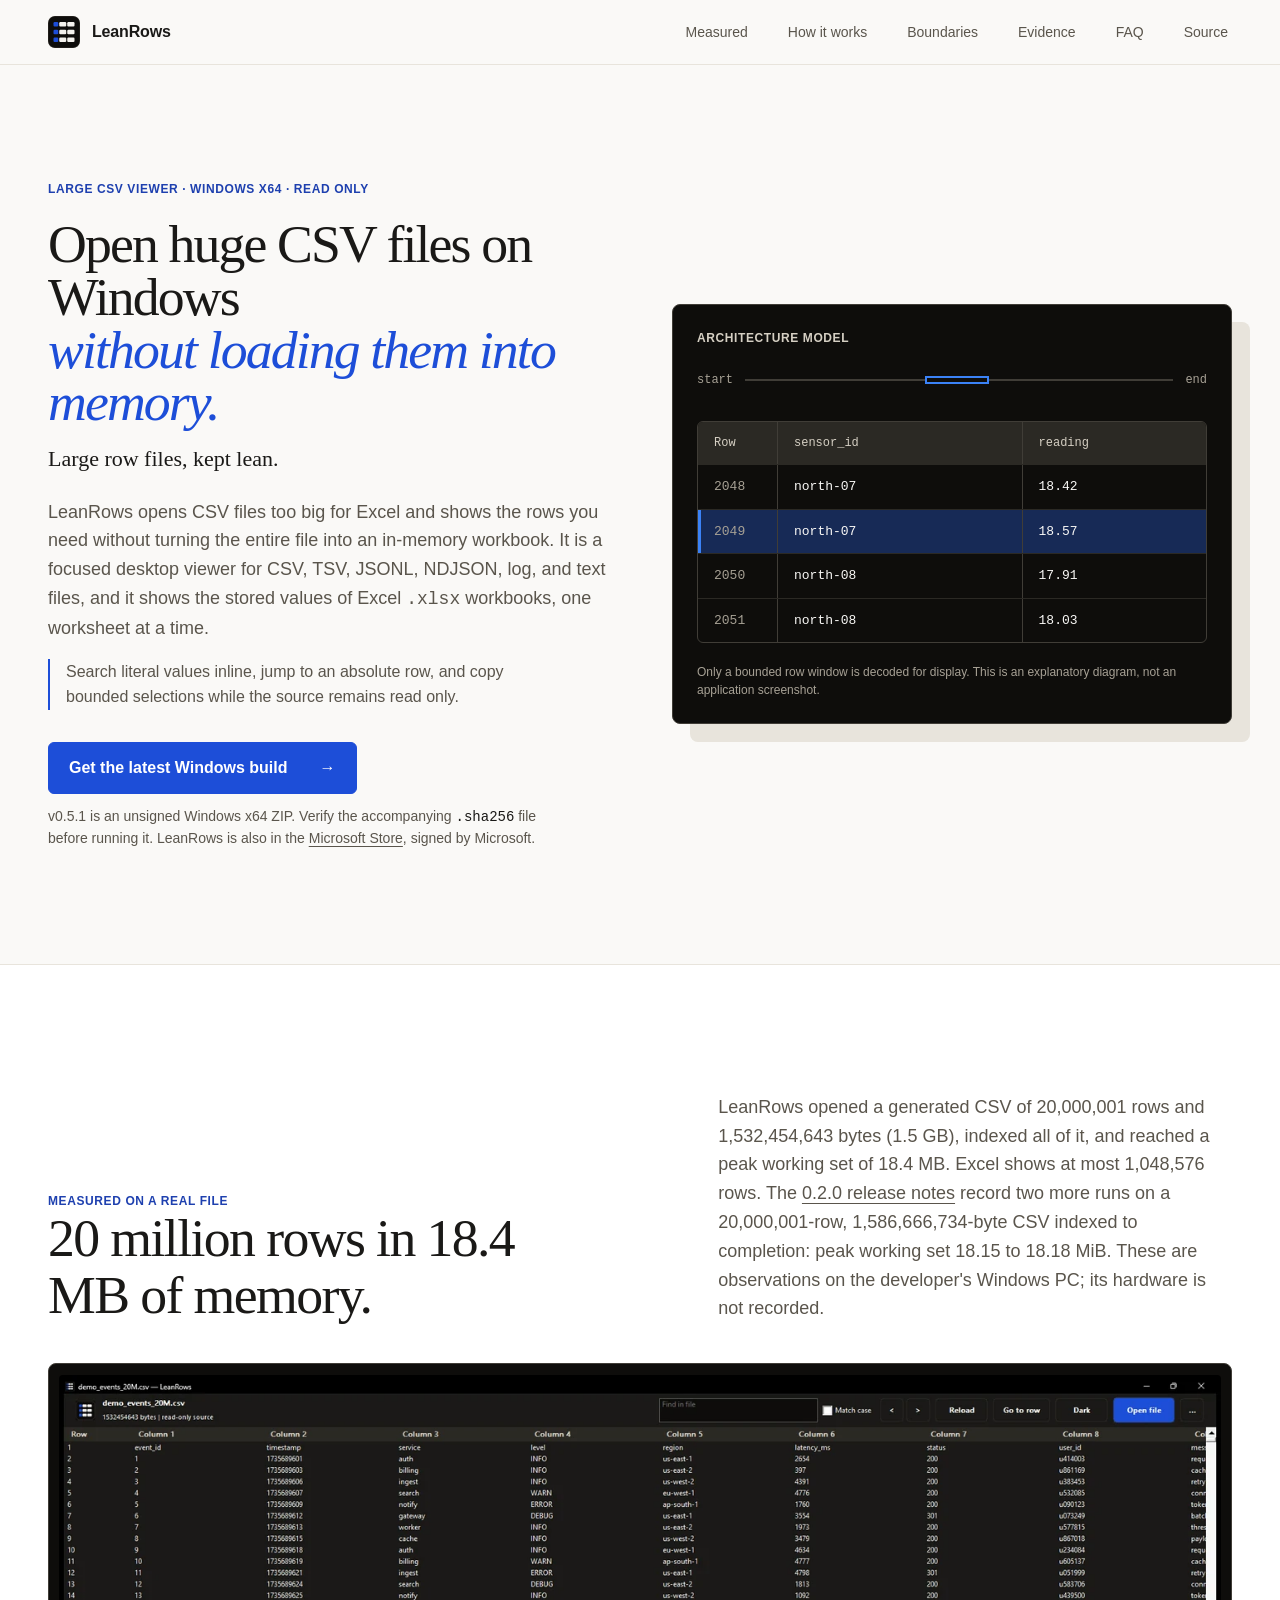
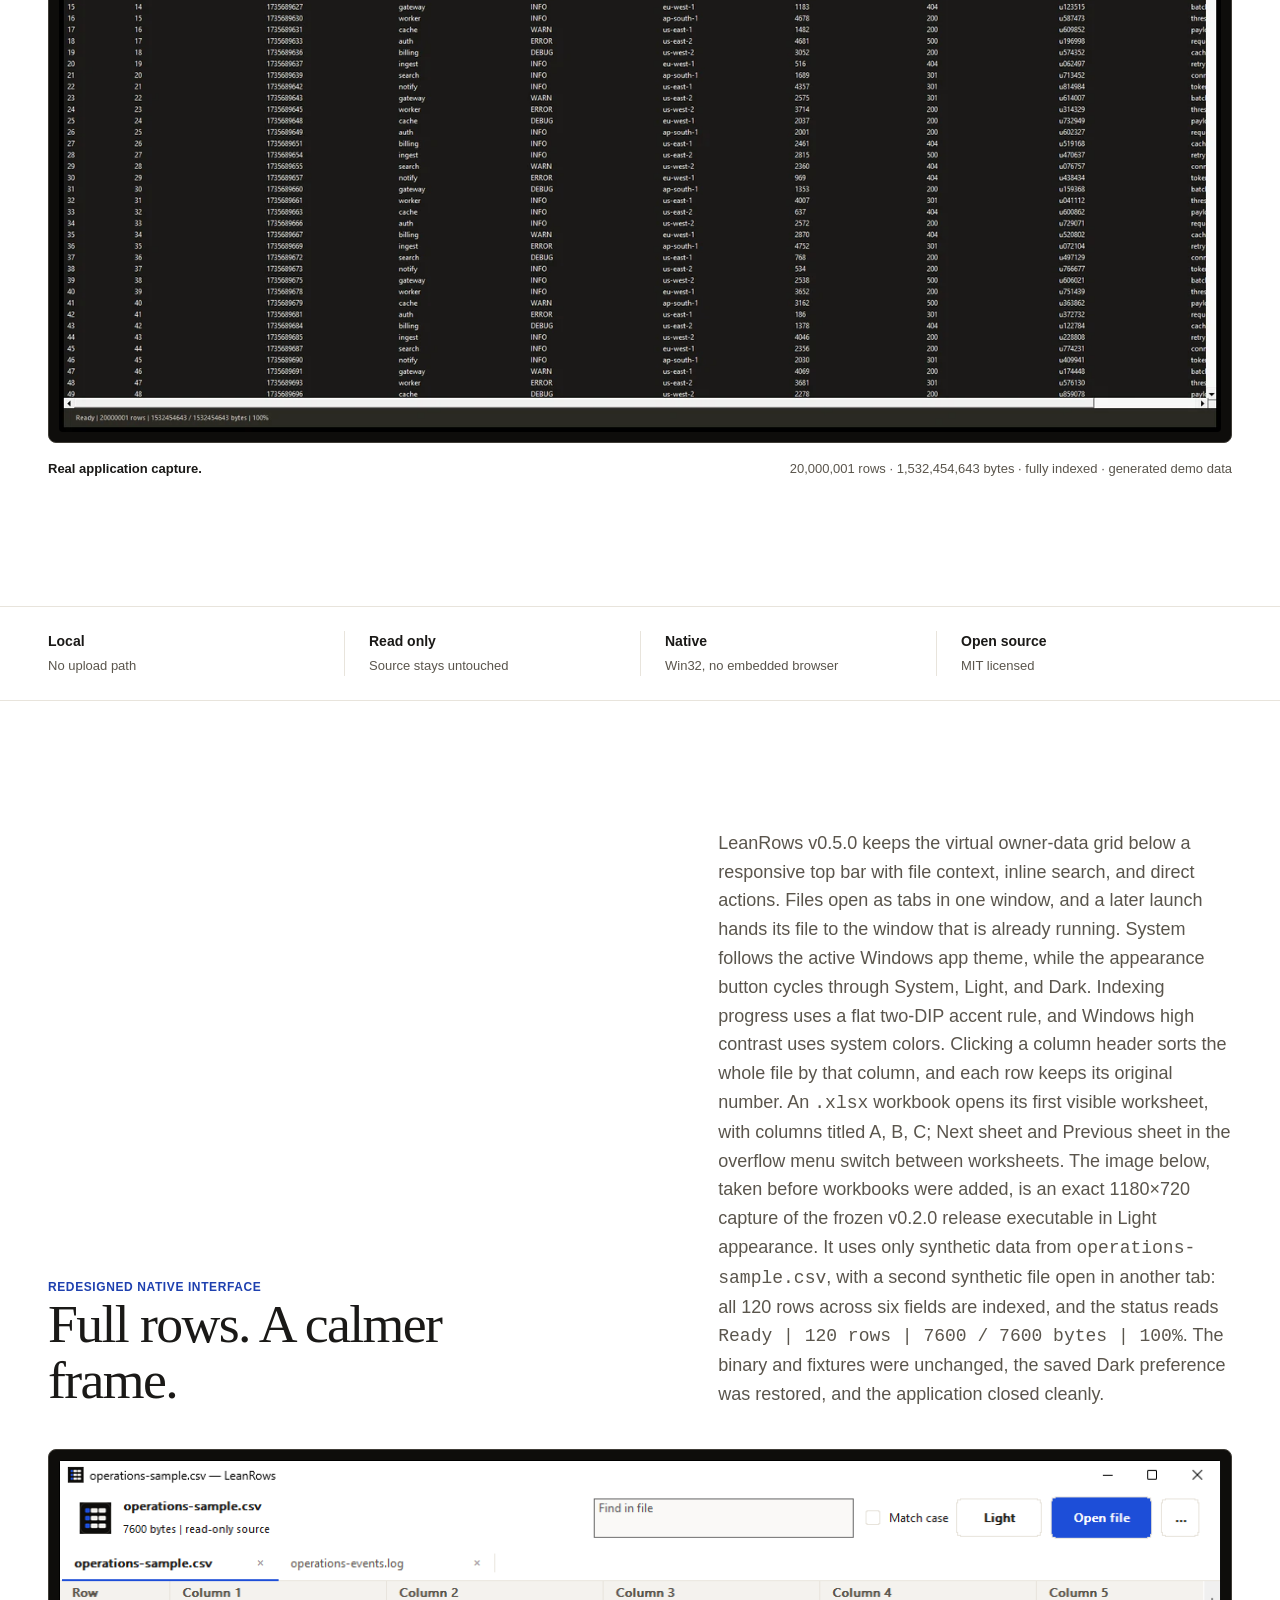
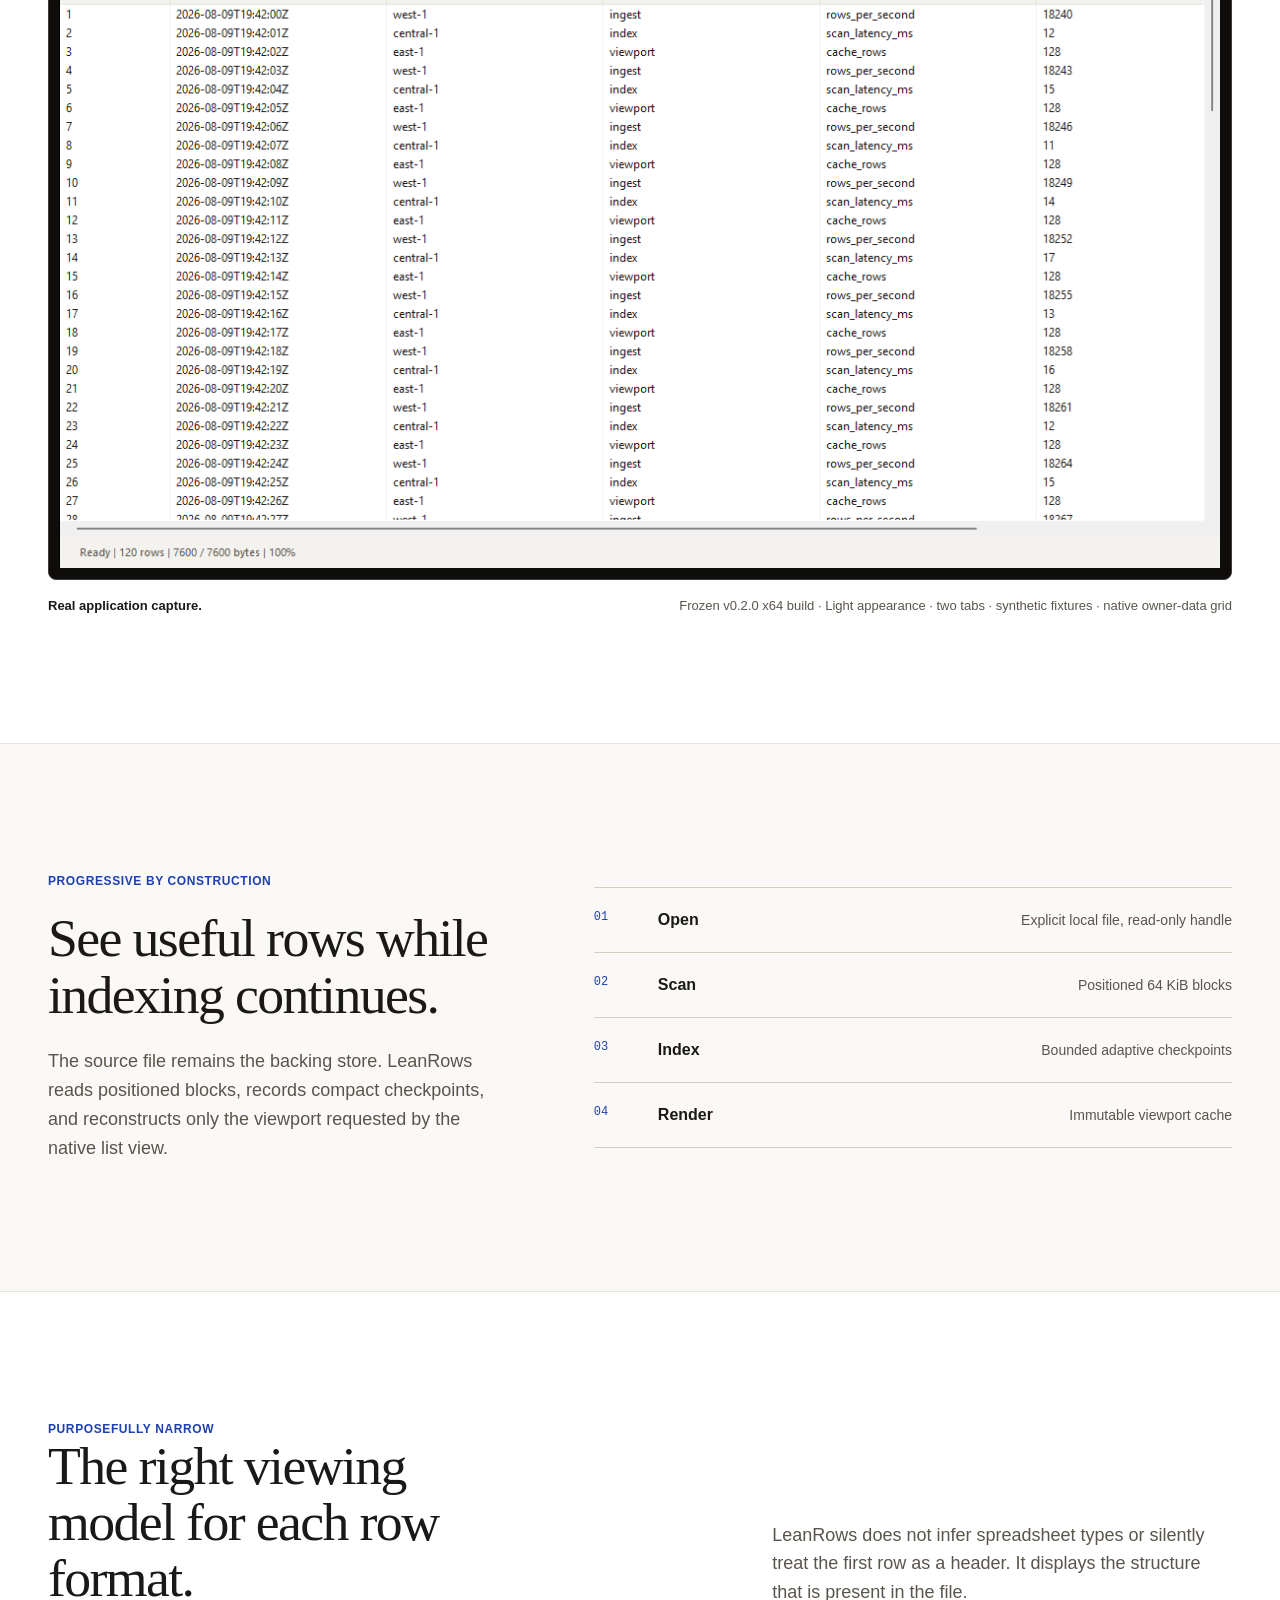
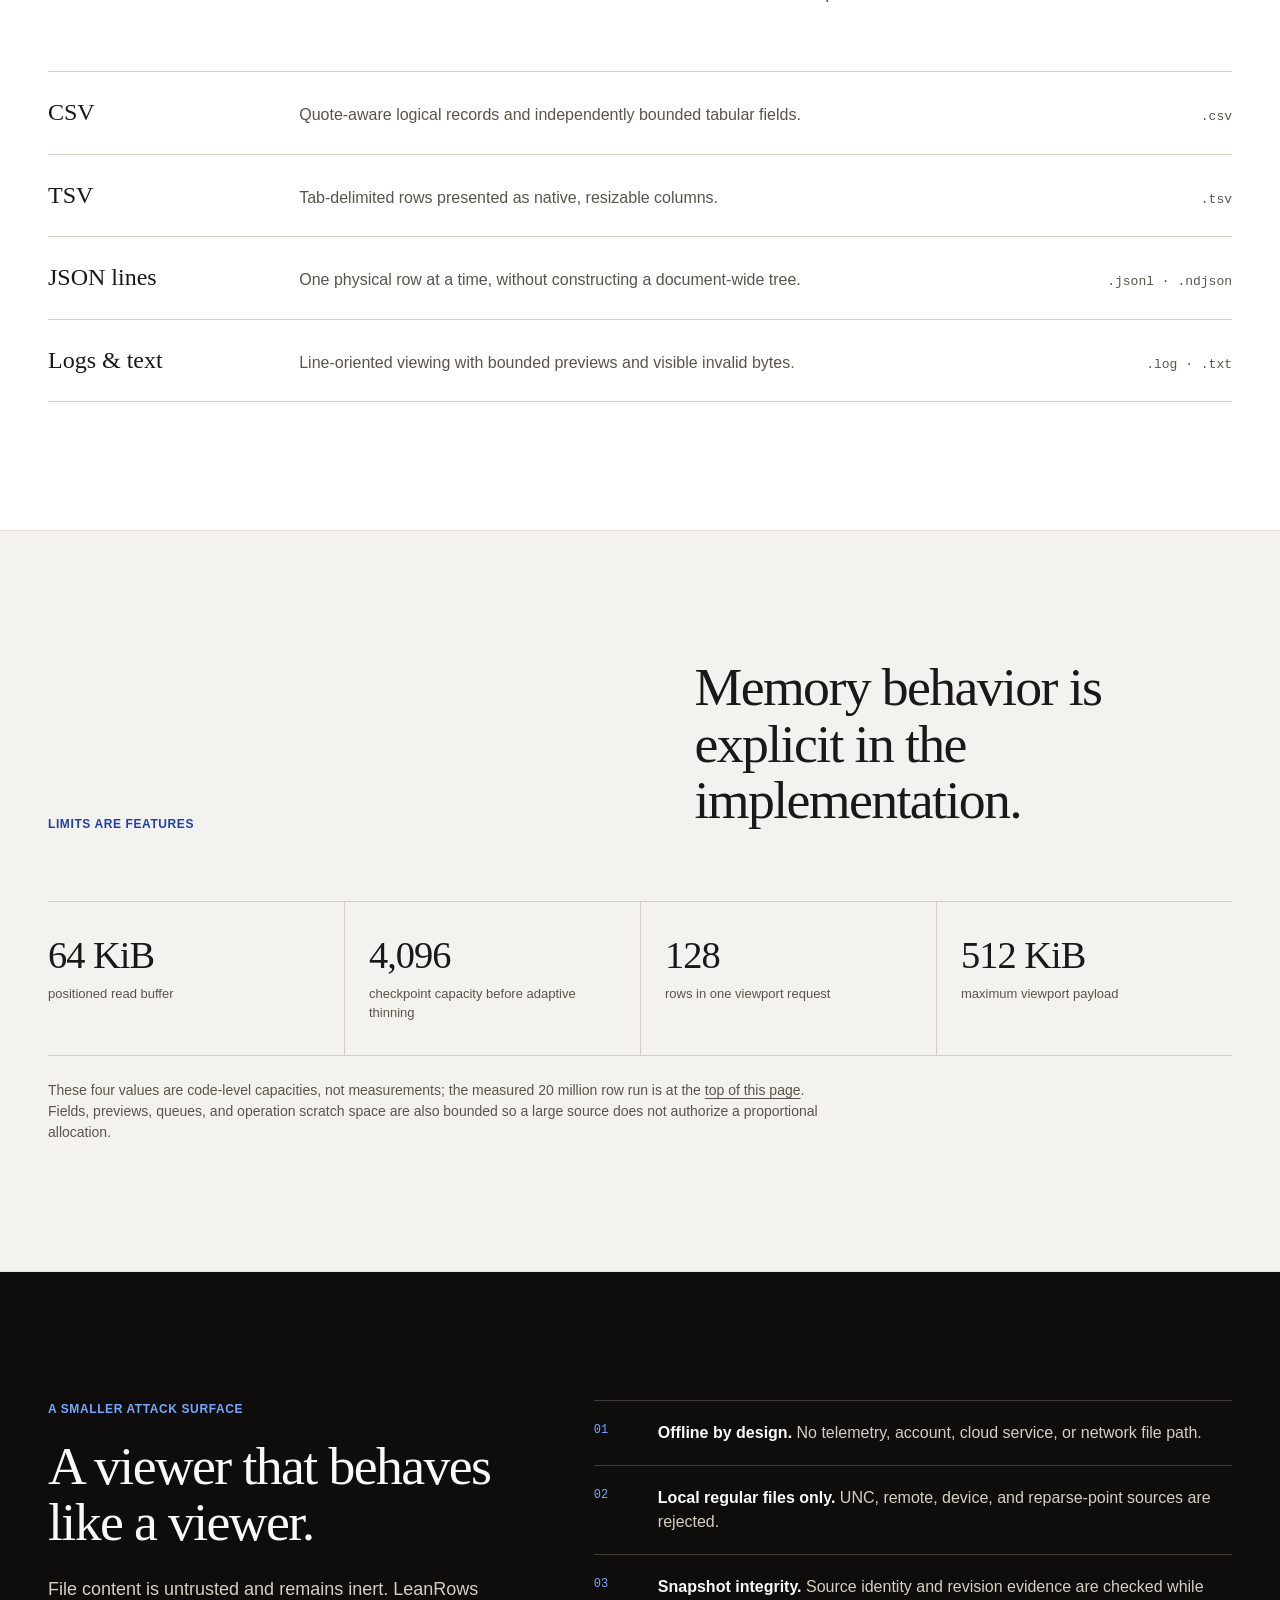
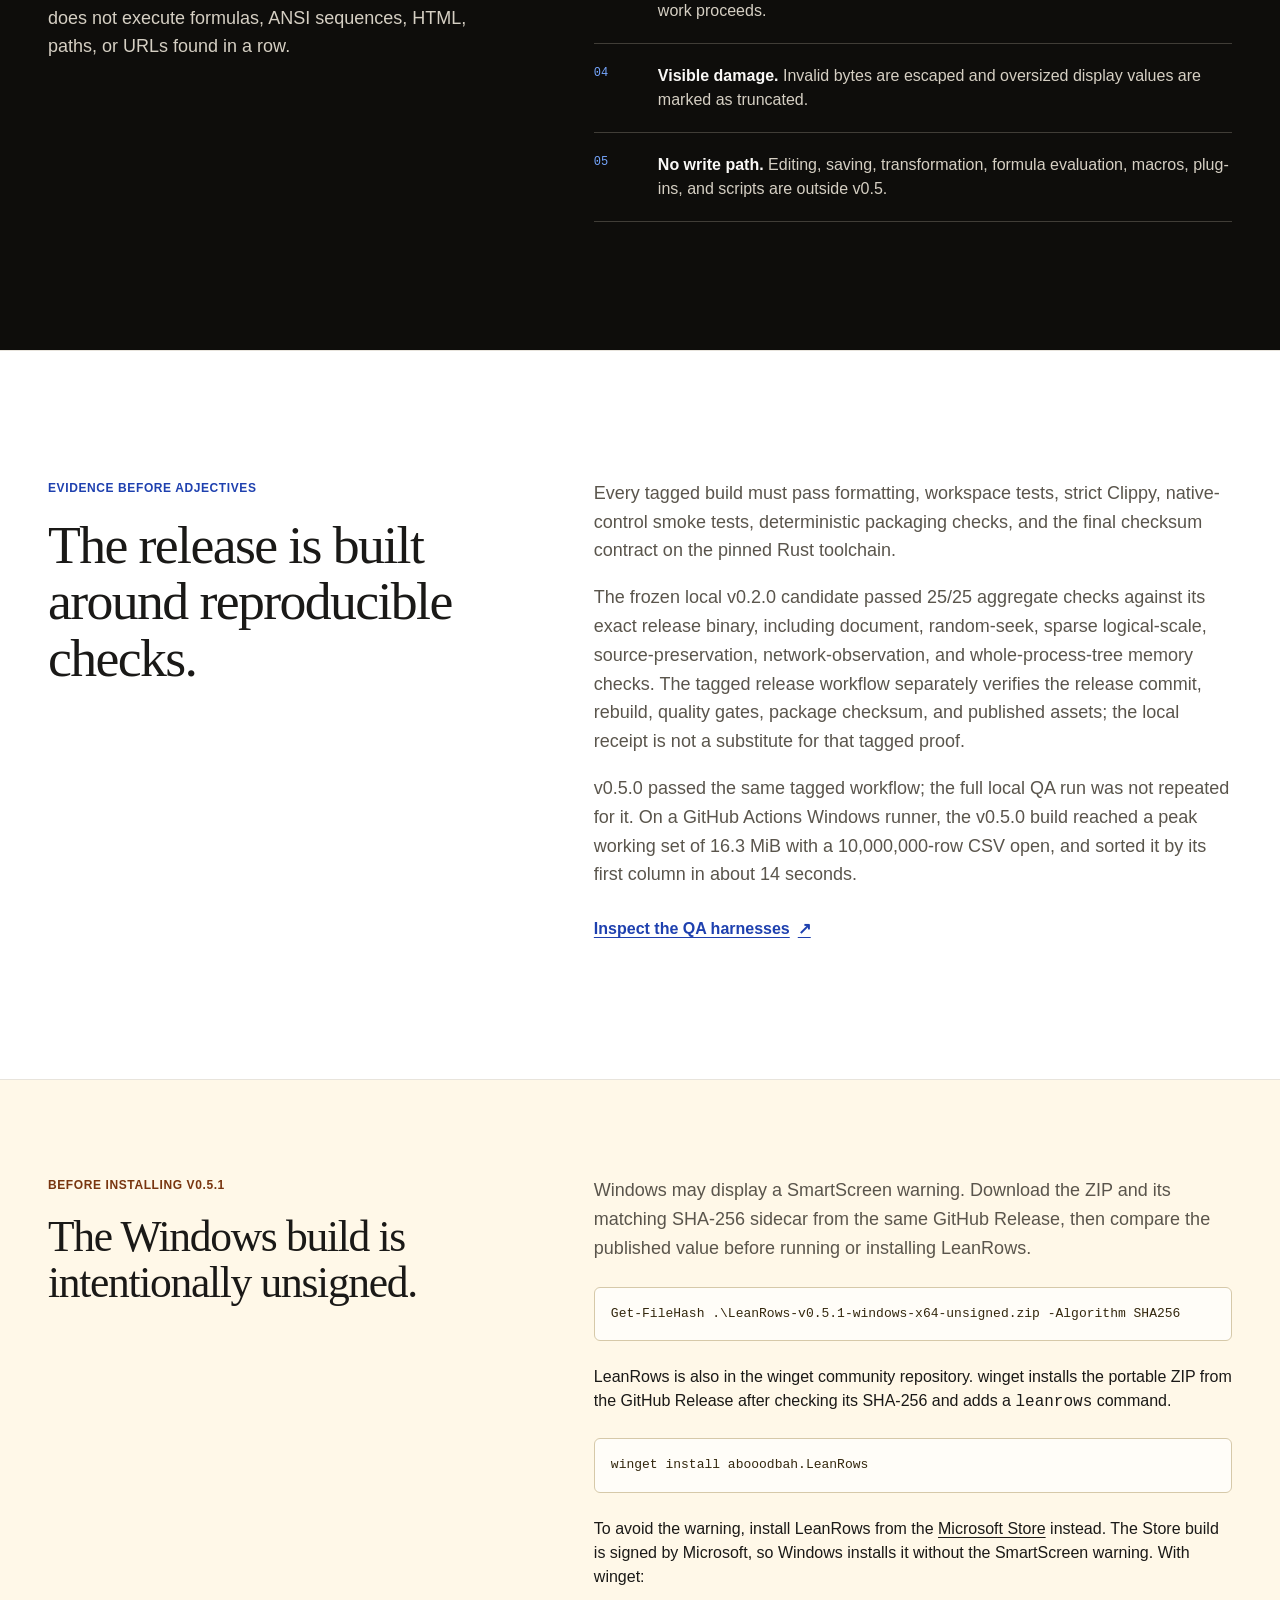
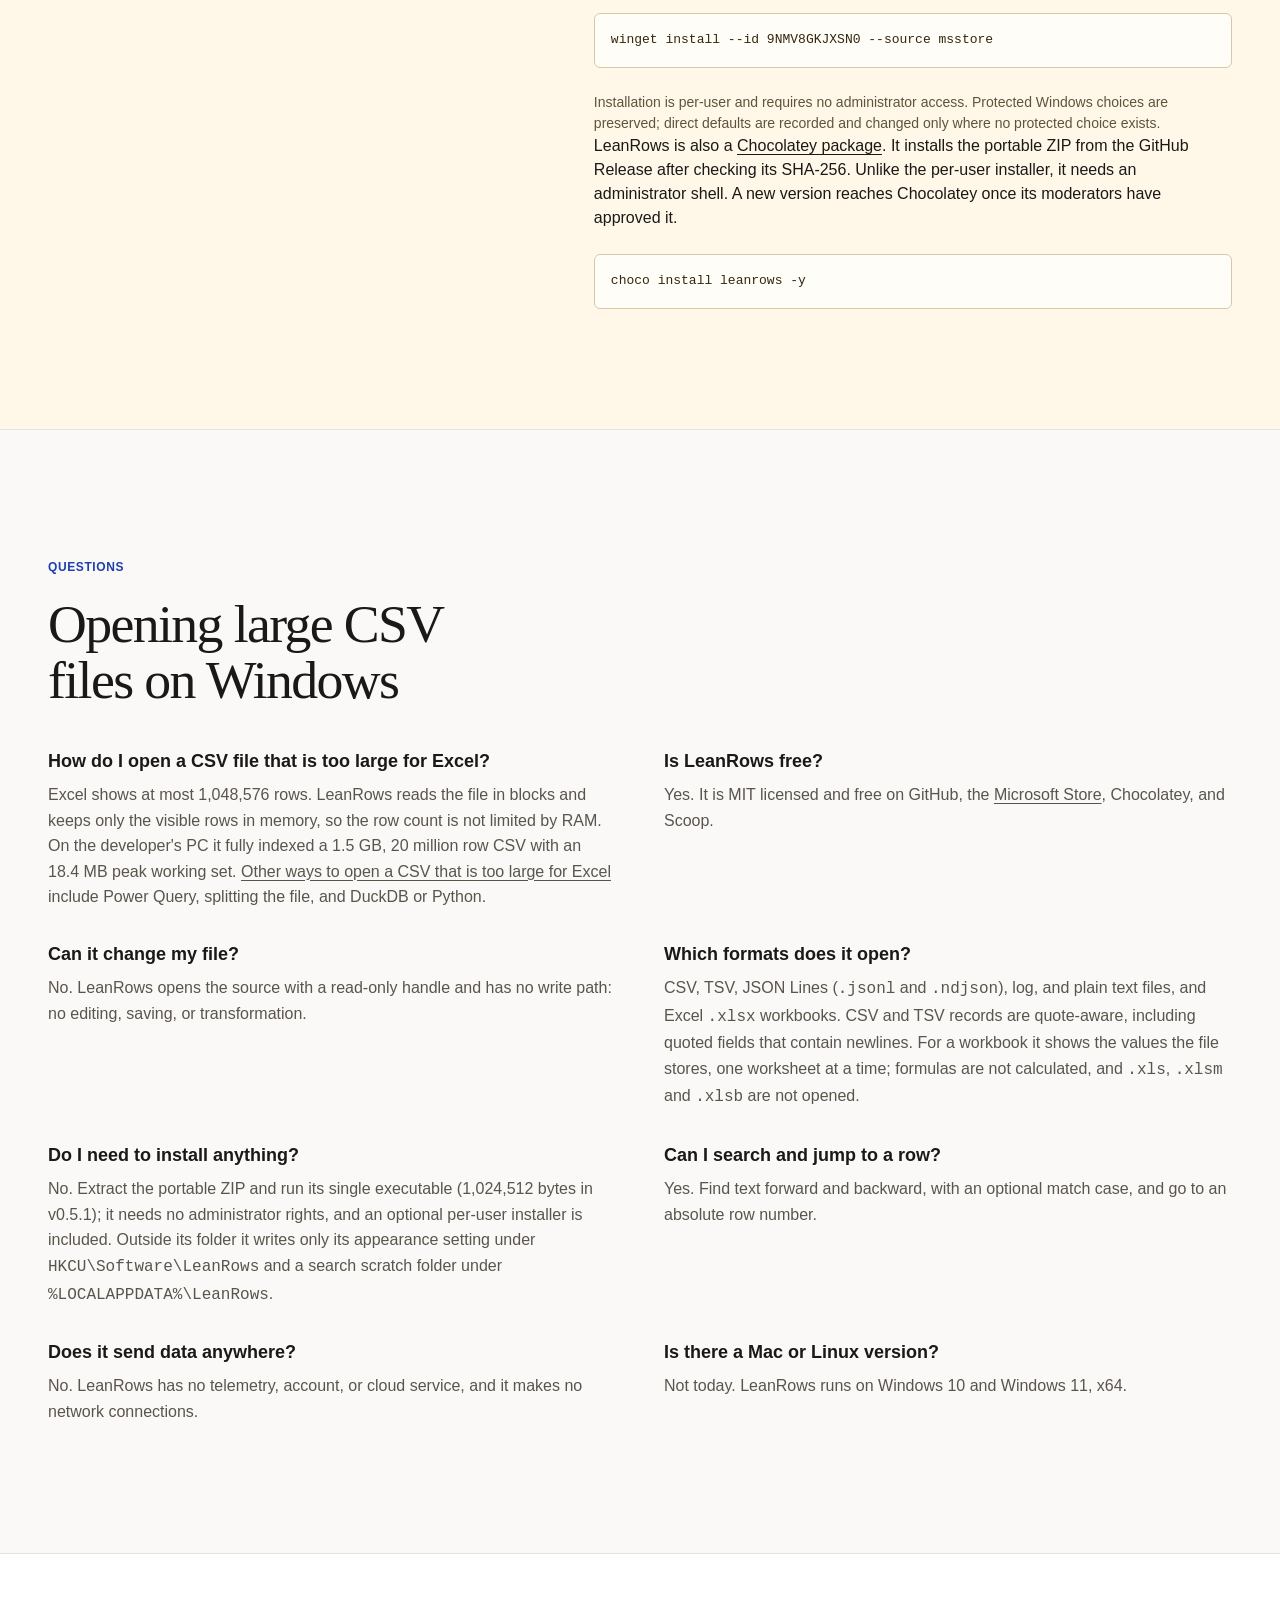
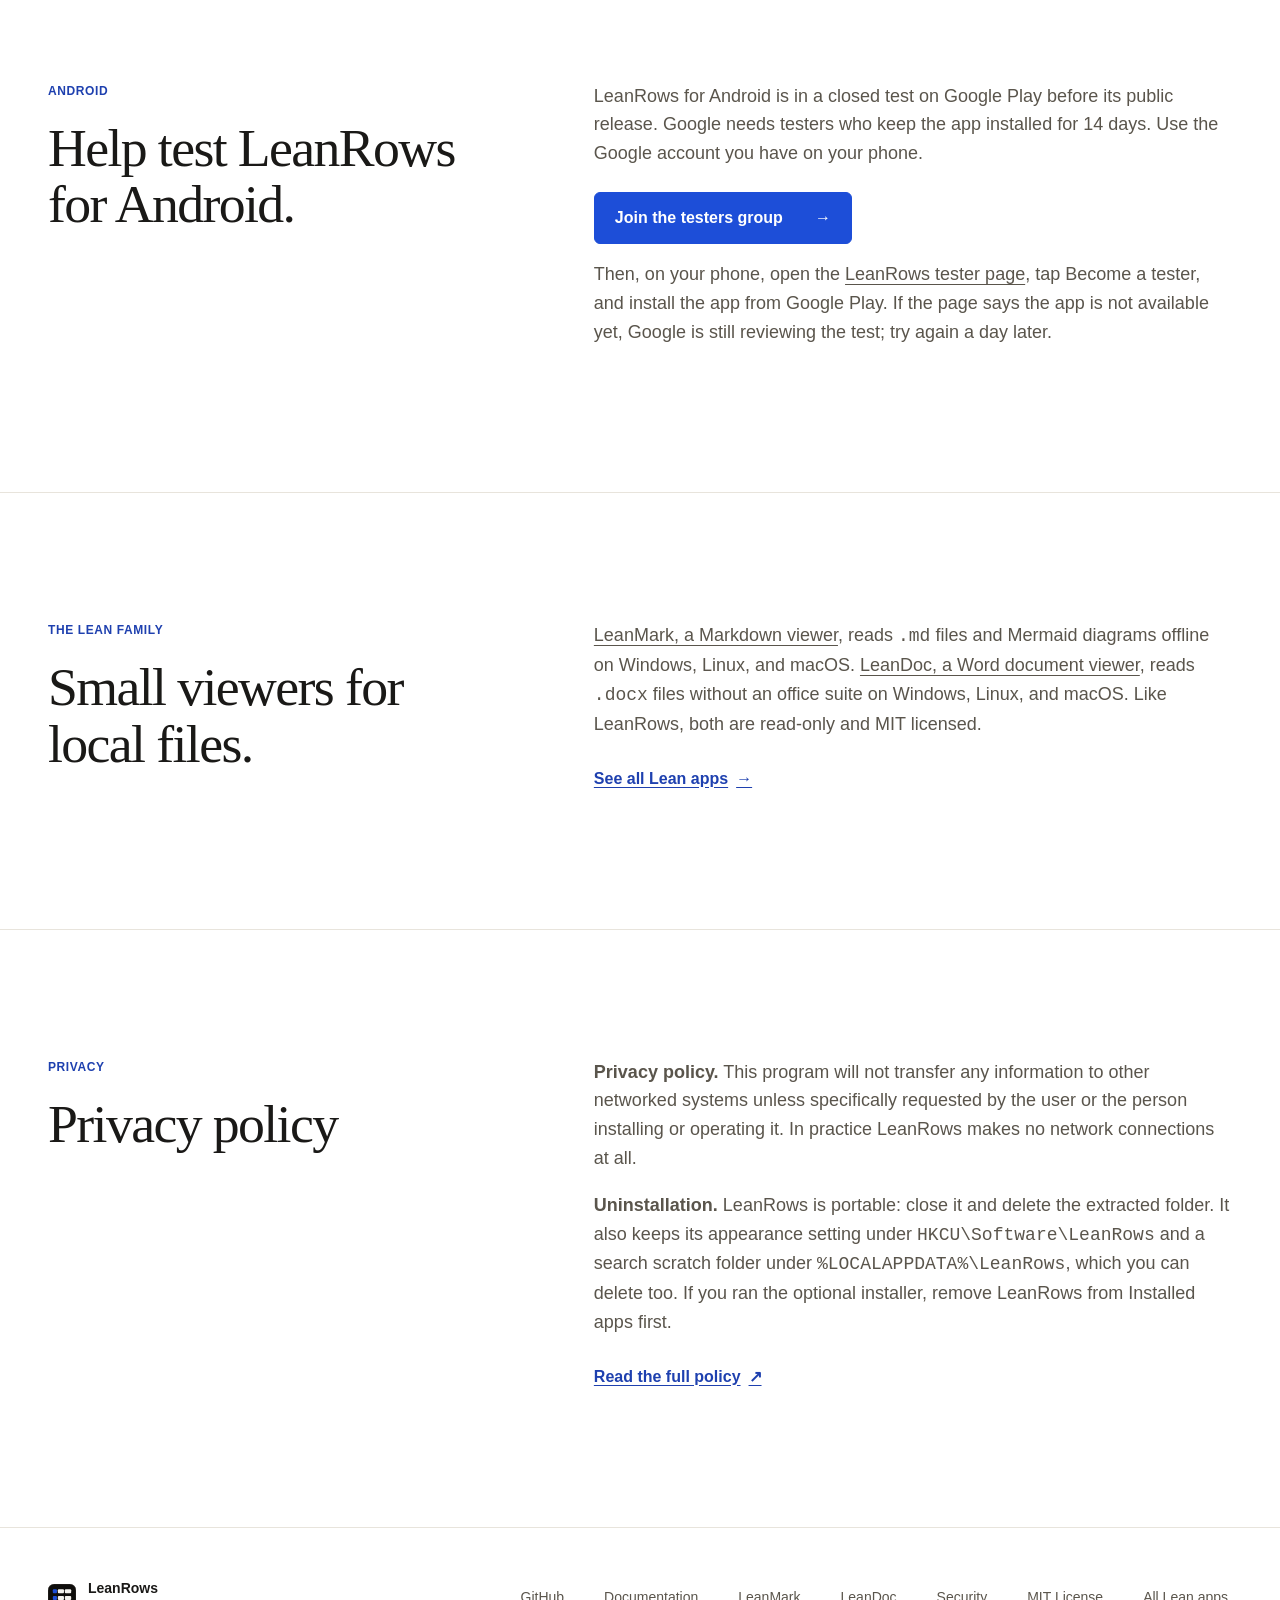
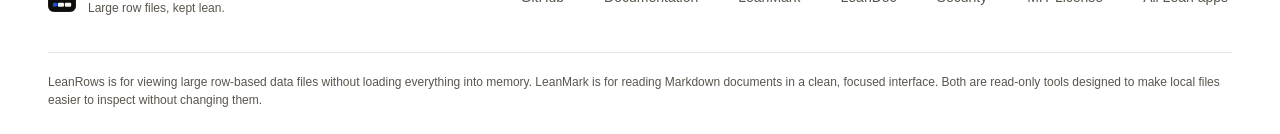
==== site/index.html @ 24f7fd68 "Site: keep html-validate errors at the main-branch count The task page uses an uppercase DOCTYPE and" ====
<!doctype html>
<html lang="en">
  <head>
    <meta charset="utf-8">
    <meta name="viewport" content="width=device-width, initial-scale=1">
    <meta name="color-scheme" content="light dark">
    <meta name="theme-color" content="#faf9f7" media="(prefers-color-scheme: light)">
    <meta name="theme-color" content="#0e0d0b" media="(prefers-color-scheme: dark)">
    <meta
      name="description"
      content="Open CSV files too big for Excel. LeanRows indexed a 1.5 GB CSV with 20 million rows using 18.4 MB of RAM. Also TSV, JSONL, NDJSON, logs and Excel .xlsx. Read-only, MIT."
    >
    <meta property="og:type" content="website">
    <meta property="og:title" content="LeanRows: free large CSV and log file viewer for Windows">
    <meta
      property="og:description"
      content="Open CSV files too big for Excel. LeanRows indexed a 1.5 GB CSV with 20 million rows using 18.4 MB of RAM. Also TSV, JSONL, NDJSON, logs and Excel .xlsx. Read-only, MIT."
    >
    <meta property="og:url" content="https://abooodbah.github.io/leanrows/">
    <meta property="og:image" content="https://abooodbah.github.io/leanrows/assets/social-preview.png">
    <meta property="og:image:type" content="image/png">
    <meta property="og:image:width" content="1280">
    <meta property="og:image:height" content="640">
    <meta property="og:image:alt" content="LeanRows, a large CSV viewer for Windows, with a 20 million row CSV open. 1.5 GB, 18.4 MB peak working set.">
    <meta name="twitter:card" content="summary_large_image">
    <link rel="canonical" href="https://abooodbah.github.io/leanrows/">
    <link rel="alternate" type="application/atom+xml" title="LeanRows releases" href="https://github.com/abooodbah/leanrows/releases.atom">
    <link rel="icon" href="assets/leanrows-icon.svg" type="image/svg+xml">
    <link rel="icon" href="assets/leanrows-icon.png" type="image/png">
    <link rel="stylesheet" href="styles.css">
    <script type="application/ld+json">
      {
        "@context": "https://schema.org",
        "@type": "SoftwareApplication",
        "name": "LeanRows",
        "description": "A free, read-only Windows viewer for large CSV, TSV, JSONL, NDJSON, log, and text files and Excel .xlsx workbooks, including CSV files too big for Excel.",
        "url": "https://abooodbah.github.io/leanrows/",
        "applicationCategory": "UtilitiesApplication",
        "operatingSystem": "Windows 10 and Windows 11 (x64)",
        "softwareVersion": "0.5.1",
        "offers": {
          "@type": "Offer",
          "price": "0",
          "priceCurrency": "USD"
        },
        "license": "https://github.com/abooodbah/leanrows/blob/main/LICENSE",
        "downloadUrl": "https://github.com/abooodbah/leanrows/releases/latest",
        "screenshot": "https://abooodbah.github.io/leanrows/assets/leanrows-20m-rows.webp",
        "image": "https://abooodbah.github.io/leanrows/assets/social-preview.png",
        "sameAs": [
          "https://github.com/abooodbah/leanrows",
          "https://apps.microsoft.com/detail/9NMV8GKJXSN0",
          "https://github.com/microsoft/winget-pkgs/tree/master/manifests/a/abooodbah/LeanRows",
          "https://community.chocolatey.org/packages/leanrows"
        ],
        "author": {
          "@type": "Person",
          "name": "Abdulfatah Bahbouh",
          "url": "https://abooodbah.github.io/"
        }
      }
    </script>
    <title>LeanRows: free large CSV and log file viewer for Windows</title>
  </head>
  <body>
    <a class="skip-link" href="#main-content">Skip to content</a>

    <header class="site-header">
      <div class="shell header-inner">
        <a class="brand" href="#top" aria-label="LeanRows home">
          <img src="assets/leanrows-icon.svg" width="32" height="32" alt="">
          <span>LeanRows</span>
        </a>
        <nav aria-label="Primary navigation">
          <a class="nav-section" href="#measured">Measured</a>
          <a class="nav-section" href="#how-it-works">How it works</a>
          <a class="nav-section" href="#boundaries">Boundaries</a>
          <a class="nav-section" href="#evidence">Evidence</a>
          <a class="nav-section" href="#faq">FAQ</a>
          <a href="https://github.com/abooodbah/leanrows">Source</a>
        </nav>
      </div>
    </header>

    <main id="main-content">
      <section class="hero" id="top" aria-labelledby="hero-title">
        <div class="shell hero-grid">
          <div class="hero-copy">
            <p class="eyebrow">Large CSV viewer · Windows x64 · Read only</p>
            <h1 id="hero-title">
              <span class="hero-line">Open huge CSV files on Windows</span>
              <em class="hero-line">without loading them into memory.</em>
            </h1>
            <p class="hero-slogan">Large row files, kept lean.</p>
            <p class="hero-lead">
              LeanRows opens CSV files too big for Excel and shows the rows you need
              without turning the entire file into an in-memory workbook. It is a
              focused desktop viewer for CSV, TSV, JSONL, NDJSON, log, and text files,
              and it shows the stored values of Excel <code>.xlsx</code> workbooks, one
              worksheet at a time.
            </p>
            <p class="hero-detail">
              Search literal values inline, jump to an absolute row, and copy bounded
              selections while the source remains read only.
            </p>
            <div class="release-action">
              <a
                class="primary-action"
                href="https://github.com/abooodbah/leanrows/releases/latest"
                aria-describedby="release-note"
              >
                Get the latest Windows build
                <span aria-hidden="true">→</span>
              </a>
              <p id="release-note">
                v0.5.1 is an unsigned Windows x64 ZIP. Verify the accompanying
                <code>.sha256</code> file before running it.
                LeanRows is also in the
                <a href="https://apps.microsoft.com/detail/9NMV8GKJXSN0">Microsoft Store</a>, signed by Microsoft.
              </p>
            </div>
          </div>

          <figure class="row-window" aria-labelledby="row-window-title">
            <div class="figure-label">Architecture model</div>
            <div class="file-scale" aria-hidden="true">
              <span class="file-scale-start">start</span>
              <span class="file-scale-track"><span class="file-scale-window"></span></span>
              <span class="file-scale-end">end</span>
            </div>
            <div class="row-table" role="img" aria-label="A bounded window of four rows from a much larger file">
              <div class="row-table-head">
                <span>Row</span><span>sensor_id</span><span>reading</span>
              </div>
              <div class="row-table-line">
                <span>2048</span><span>north-07</span><span>18.42</span>
              </div>
              <div class="row-table-line is-active">
                <span>2049</span><span>north-07</span><span>18.57</span>
              </div>
              <div class="row-table-line">
                <span>2050</span><span>north-08</span><span>17.91</span>
              </div>
              <div class="row-table-line">
                <span>2051</span><span>north-08</span><span>18.03</span>
              </div>
            </div>
            <figcaption id="row-window-title">
              Only a bounded row window is decoded for display. This is an explanatory
              diagram, not an application screenshot.
            </figcaption>
          </figure>
        </div>
      </section>

      <section class="section capture-section" id="measured" aria-labelledby="measured-title">
        <div class="shell">
          <div class="capture-heading">
            <div>
              <p class="eyebrow">Measured on a real file</p>
              <h2 id="measured-title">20 million rows in 18.4 MB of memory.</h2>
            </div>
            <p>
              LeanRows opened a generated CSV of 20,000,001 rows and 1,532,454,643
              bytes (1.5 GB), indexed all of it, and reached a peak working set of
              18.4 MB. Excel shows at most 1,048,576 rows. The
              <a href="https://github.com/abooodbah/leanrows/blob/main/docs/releases/v0.2.0.md">0.2.0 release notes</a>
              record two more runs on a 20,000,001-row, 1,586,666,734-byte CSV
              indexed to completion: peak working set 18.15 to 18.18 MiB. These are
              observations on the developer's Windows PC; its hardware is not
              recorded.
            </p>
          </div>

          <figure class="app-capture">
            <a
              class="app-capture-link"
              href="assets/leanrows-20m-rows.webp"
              aria-label="Open the full-size capture of LeanRows with the 20 million row CSV"
            >
              <img
                src="assets/leanrows-20m-rows.webp"
                width="1400"
                height="792"
                fetchpriority="high"
                decoding="async"
                alt="LeanRows in Dark appearance with demo_events_20M.csv open, showing the first rows of an event log, with the status bar reading Ready, 20000001 rows, 1532454643 of 1532454643 bytes, 100 percent"
              >
            </a>
            <figcaption>
              <strong>Real application capture.</strong>
              <span>20,000,001 rows &middot; 1,532,454,643 bytes &middot; fully indexed &middot; generated demo data</span>
            </figcaption>
          </figure>
        </div>
      </section>

      <section class="orientation" aria-label="Product principles">
        <div class="shell principle-strip">
          <div><strong>Local</strong><span>No upload path</span></div>
          <div><strong>Read only</strong><span>Source stays untouched</span></div>
          <div><strong>Native</strong><span>Win32, no embedded browser</span></div>
          <div><strong>Open source</strong><span>MIT licensed</span></div>
        </div>
      </section>

      <section class="section capture-section" aria-labelledby="capture-title">
        <div class="shell">
          <div class="capture-heading">
            <div>
              <p class="eyebrow">Redesigned native interface</p>
              <h2 id="capture-title">Full rows. A calmer frame.</h2>
            </div>
            <p>
              LeanRows v0.5.0 keeps the virtual owner-data grid below a responsive
              top bar with file context, inline search, and direct actions. Files open
              as tabs in one window, and a later launch hands its file to the window
              that is already running. System follows the active Windows app theme,
              while the appearance button cycles through System, Light, and Dark.
              Indexing progress uses a flat two-DIP accent rule, and
              Windows high contrast uses system colors. Clicking a column header sorts
              the whole file by that column, and each row keeps its original number.
              An <code>.xlsx</code> workbook
              opens its first visible worksheet, with columns titled A, B, C; Next sheet
              and Previous sheet in the overflow menu switch between worksheets. The
              image below, taken before workbooks were added, is an exact
              1180&times;720 capture of the frozen v0.2.0 release
              executable in Light appearance. It uses only synthetic data from
              <code>operations-sample.csv</code>, with a second synthetic file open in
              another tab: all 120 rows across six fields are indexed, and the status reads
              <code>Ready | 120 rows | 7600 / 7600 bytes | 100%</code>. The binary and
              fixtures were unchanged, the saved Dark preference was restored, and
              the application closed cleanly.
            </p>
          </div>

          <figure class="app-capture">
            <a
              class="app-capture-link"
              href="assets/leanrows-app.png"
              aria-label="Open the full-size LeanRows application capture"
            >
              <img
                src="assets/leanrows-app.png"
                width="1180"
                height="720"
                loading="lazy"
                decoding="async"
                alt="LeanRows v0.2.0 frozen Windows release in Light appearance with two tabs open, showing the fully indexed 120-row synthetic operations-sample.csv across six fields with Ready and 100 percent status"
              >
            </a>
            <figcaption>
              <strong>Real application capture.</strong>
              <span>Frozen v0.2.0 x64 build &middot; Light appearance &middot; two tabs &middot; synthetic fixtures &middot; native owner-data grid</span>
            </figcaption>
          </figure>
        </div>
      </section>

      <section class="section" id="how-it-works" aria-labelledby="how-title">
        <div class="shell split-section">
          <div class="section-intro">
            <p class="eyebrow">Progressive by construction</p>
            <h2 id="how-title">See useful rows while indexing continues.</h2>
            <p>
              The source file remains the backing store. LeanRows reads positioned blocks,
              records compact checkpoints, and reconstructs only the viewport requested by
              the native list view.
            </p>
          </div>

          <div class="pipeline" aria-label="LeanRows read pipeline">
            <div class="pipeline-step">
              <span class="step-number">01</span>
              <div><strong>Open</strong><span>Explicit local file, read-only handle</span></div>
            </div>
            <div class="pipeline-connector" aria-hidden="true"></div>
            <div class="pipeline-step">
              <span class="step-number">02</span>
              <div><strong>Scan</strong><span>Positioned 64 KiB blocks</span></div>
            </div>
            <div class="pipeline-connector" aria-hidden="true"></div>
            <div class="pipeline-step">
              <span class="step-number">03</span>
              <div><strong>Index</strong><span>Bounded adaptive checkpoints</span></div>
            </div>
            <div class="pipeline-connector" aria-hidden="true"></div>
            <div class="pipeline-step">
              <span class="step-number">04</span>
              <div><strong>Render</strong><span>Immutable viewport cache</span></div>
            </div>
          </div>
        </div>
      </section>

      <section class="section formats-section" aria-labelledby="formats-title">
        <div class="shell">
          <div class="format-heading">
            <div>
              <p class="eyebrow">Purposefully narrow</p>
              <h2 id="formats-title">The right viewing model for each row format.</h2>
            </div>
            <p>
              LeanRows does not infer spreadsheet types or silently treat the first row as
              a header. It displays the structure that is present in the file.
            </p>
          </div>

          <div class="format-list" role="list">
            <article class="format-row" role="listitem">
              <h3>CSV</h3>
              <p>Quote-aware logical records and independently bounded tabular fields.</p>
              <span>.csv</span>
            </article>
            <article class="format-row" role="listitem">
              <h3>TSV</h3>
              <p>Tab-delimited rows presented as native, resizable columns.</p>
              <span>.tsv</span>
            </article>
            <article class="format-row" role="listitem">
              <h3>JSON lines</h3>
              <p>One physical row at a time, without constructing a document-wide tree.</p>
              <span>.jsonl · .ndjson</span>
            </article>
            <article class="format-row" role="listitem">
              <h3>Logs &amp; text</h3>
              <p>Line-oriented viewing with bounded previews and visible invalid bytes.</p>
              <span>.log · .txt</span>
            </article>
          </div>
        </div>
      </section>

      <section class="section limits-section" aria-labelledby="limits-title">
        <div class="shell">
          <div class="limits-heading">
            <p class="eyebrow">Limits are features</p>
            <h2 id="limits-title">Memory behavior is explicit in the implementation.</h2>
          </div>
          <dl class="limit-strip">
            <div>
              <dt>64 KiB</dt>
              <dd>positioned read buffer</dd>
            </div>
            <div>
              <dt>4,096</dt>
              <dd>checkpoint capacity before adaptive thinning</dd>
            </div>
            <div>
              <dt>128</dt>
              <dd>rows in one viewport request</dd>
            </div>
            <div>
              <dt>512 KiB</dt>
              <dd>maximum viewport payload</dd>
            </div>
          </dl>
          <p class="limits-note">
            These four values are code-level capacities, not measurements; the
            measured 20 million row run is at the
            <a href="#measured">top of this page</a>. Fields, previews,
            queues, and operation scratch space are also bounded so a large source does
            not authorize a proportional allocation.
          </p>
        </div>
      </section>

      <section class="section boundary-section" id="boundaries" aria-labelledby="boundary-title">
        <div class="shell boundary-grid">
          <div class="boundary-intro">
            <p class="eyebrow">A smaller attack surface</p>
            <h2 id="boundary-title">A viewer that behaves like a viewer.</h2>
            <p>
              File content is untrusted and remains inert. LeanRows does not execute
              formulas, ANSI sequences, HTML, paths, or URLs found in a row.
            </p>
          </div>
          <ul class="boundary-list">
            <li><span>01</span><p><strong>Offline by design.</strong> No telemetry, account, cloud service, or network file path.</p></li>
            <li><span>02</span><p><strong>Local regular files only.</strong> UNC, remote, device, and reparse-point sources are rejected.</p></li>
            <li><span>03</span><p><strong>Snapshot integrity.</strong> Source identity and revision evidence are checked while work proceeds.</p></li>
            <li><span>04</span><p><strong>Visible damage.</strong> Invalid bytes are escaped and oversized display values are marked as truncated.</p></li>
            <li><span>05</span><p><strong>No write path.</strong> Editing, saving, transformation, formula evaluation, macros, plug-ins, and scripts are outside v0.5.</p></li>
          </ul>
        </div>
      </section>

      <section class="section evidence-section" id="evidence" aria-labelledby="evidence-title">
        <div class="shell evidence-grid">
          <div>
            <p class="eyebrow">Evidence before adjectives</p>
            <h2 id="evidence-title">The release is built around reproducible checks.</h2>
          </div>
          <div class="evidence-copy">
            <p>
              Every tagged build must pass formatting, workspace tests, strict Clippy,
              native-control smoke tests, deterministic packaging checks, and the final
              checksum contract on the pinned Rust toolchain.
            </p>
            <p>
              The frozen local v0.2.0 candidate passed 25/25 aggregate checks against
              its exact release binary, including document, random-seek, sparse
              logical-scale, source-preservation, network-observation, and
              whole-process-tree memory checks. The tagged release workflow separately
              verifies the release commit, rebuild, quality gates, package checksum,
              and published assets; the local receipt is not a substitute for that
              tagged proof.
            </p>
            <p>
              v0.5.0 passed the same tagged workflow; the full local QA run was not
              repeated for it. On a GitHub Actions Windows runner, the v0.5.0 build
              reached a peak working set of 16.3 MiB with a 10,000,000-row CSV open,
              and sorted it by its first column in about 14 seconds.
            </p>
            <a class="text-link" href="https://github.com/abooodbah/leanrows/tree/main/tests/qa">
              Inspect the QA harnesses <span aria-hidden="true">↗</span>
            </a>
          </div>
        </div>
      </section>

      <section class="release-note-section" aria-labelledby="release-warning-title">
        <div class="shell release-note-grid">
          <div>
            <p class="eyebrow">Before installing v0.5.1</p>
            <h2 id="release-warning-title">The Windows build is intentionally unsigned.</h2>
          </div>
          <div>
            <p>
              Windows may display a SmartScreen warning. Download the ZIP and its
              matching SHA-256 sidecar from the same GitHub Release, then compare the
              published value before running or installing LeanRows.
            </p>
            <pre aria-label="PowerShell checksum verification command"><code>Get-FileHash .\LeanRows-v0.5.1-windows-x64-unsigned.zip -Algorithm SHA256</code></pre>
            <p>
              LeanRows is also in the winget community repository. winget installs
              the portable ZIP from the GitHub Release after checking its SHA-256
              and adds a <code>leanrows</code> command.
            </p>
            <pre><code>winget install abooodbah.LeanRows</code></pre>
            <p>
              To avoid the warning, install LeanRows from the
              <a href="https://apps.microsoft.com/detail/9NMV8GKJXSN0">Microsoft Store</a>
              instead. The Store build is signed by Microsoft, so Windows installs it
              without the SmartScreen warning. With winget:
            </p>
            <pre aria-label="winget command for the Microsoft Store build"><code>winget install --id 9NMV8GKJXSN0 --source msstore</code></pre>
            <p class="small-copy">
              Installation is per-user and requires no administrator access. Protected
              Windows choices are preserved; direct defaults are recorded and changed
              only where no protected choice exists.
            </p>
            <p>
              LeanRows is also a
              <a href="https://community.chocolatey.org/packages/leanrows">Chocolatey package</a>.
              It installs the portable ZIP from the GitHub Release after checking its
              SHA-256. Unlike the per-user installer, it needs an administrator shell.
              A new version reaches Chocolatey once its moderators have approved it.
            </p>
            <pre aria-label="Chocolatey install command"><code>choco install leanrows -y</code></pre>
          </div>
        </div>
      </section>

      <section class="section faq-section" id="faq" aria-labelledby="faq-title">
        <div class="shell">
          <p class="eyebrow">Questions</p>
          <h2 id="faq-title">Opening large CSV files on Windows</h2>
          <div class="faq-list">
            <div class="faq-item">
              <h3>How do I open a CSV file that is too large for Excel?</h3>
              <p>Excel shows at most 1,048,576 rows. LeanRows reads the file in blocks and keeps only the visible rows in memory, so the row count is not limited by RAM. On the developer's PC it fully indexed a 1.5 GB, 20 million row CSV with an 18.4 MB peak working set. <a href="open-csv-too-large-for-excel/">Other ways to open a CSV that is too large for Excel</a> include Power Query, splitting the file, and DuckDB or Python.</p>
            </div>
            <div class="faq-item">
              <h3>Is LeanRows free?</h3>
              <p>Yes. It is MIT licensed and free on GitHub, the <a href="https://apps.microsoft.com/detail/9NMV8GKJXSN0">Microsoft Store</a>, Chocolatey, and Scoop.</p>
            </div>
            <div class="faq-item">
              <h3>Can it change my file?</h3>
              <p>No. LeanRows opens the source with a read-only handle and has no write path: no editing, saving, or transformation.</p>
            </div>
            <div class="faq-item">
              <h3>Which formats does it open?</h3>
              <p>CSV, TSV, JSON Lines (<code>.jsonl</code> and <code>.ndjson</code>), log, and plain text files, and Excel <code>.xlsx</code> workbooks. CSV and TSV records are quote-aware, including quoted fields that contain newlines. For a workbook it shows the values the file stores, one worksheet at a time; formulas are not calculated, and <code>.xls</code>, <code>.xlsm</code> and <code>.xlsb</code> are not opened.</p>
            </div>
            <div class="faq-item">
              <h3>Do I need to install anything?</h3>
              <p>No. Extract the portable ZIP and run its single executable (1,024,512 bytes in v0.5.1); it needs no administrator rights, and an optional per-user installer is included. Outside its folder it writes only its appearance setting under <code>HKCU\Software\LeanRows</code> and a search scratch folder under <code>%LOCALAPPDATA%\LeanRows</code>.</p>
            </div>
            <div class="faq-item">
              <h3>Can I search and jump to a row?</h3>
              <p>Yes. Find text forward and backward, with an optional match case, and go to an absolute row number.</p>
            </div>
            <div class="faq-item">
              <h3>Does it send data anywhere?</h3>
              <p>No. LeanRows has no telemetry, account, or cloud service, and it makes no network connections.</p>
            </div>
            <div class="faq-item">
              <h3>Is there a Mac or Linux version?</h3>
              <p>Not today. LeanRows runs on Windows 10 and Windows 11, x64.</p>
            </div>
          </div>
        </div>
      </section>

      <section class="section evidence-section" id="android" aria-labelledby="android-title">
        <div class="shell evidence-grid">
          <div>
            <p class="eyebrow">Android</p>
            <h2 id="android-title">Help test LeanRows for Android.</h2>
          </div>
          <div class="evidence-copy">
            <p>
              LeanRows for Android is in a closed test on Google Play before its
            public release. Google needs testers who keep the app installed
            for 14 days. Use the Google account you have on your phone.
            </p>
            <div class="release-action android-join">
              <a class="primary-action android-action" href="https://groups.google.com/g/lean-apps-testers">
                Join the testers group
                <span aria-hidden="true">&rarr;</span>
              </a>
            </div>
            <p>
              Then, on your phone, open the
            <a href="https://play.google.com/apps/testing/io.github.abooodbah.leanrows">LeanRows tester page</a>,
            tap Become a tester, and install the app from Google Play. If the
            page says the app is not available yet, Google is still reviewing
            the test; try again a day later.
            </p>
          </div>
        </div>
      </section>

      <section class="section evidence-section" id="family" aria-labelledby="family-title">
        <div class="shell evidence-grid">
          <div>
            <p class="eyebrow">The Lean family</p>
            <h2 id="family-title">Small viewers for local files.</h2>
          </div>
          <div class="evidence-copy">
            <p>
              <a href="https://abooodbah.github.io/leanmark/">LeanMark, a Markdown viewer</a>,
              reads <code>.md</code> files and Mermaid diagrams offline on Windows, Linux,
              and macOS.
              <a href="https://abooodbah.github.io/leandoc/">LeanDoc, a Word document viewer</a>,
              reads <code>.docx</code> files without an office suite on Windows, Linux, and
              macOS. Like LeanRows, both are read-only and MIT licensed.
            </p>
            <a class="text-link" href="https://abooodbah.github.io/">
              See all Lean apps <span aria-hidden="true">&rarr;</span>
            </a>
          </div>
        </div>
      </section>

      <section class="section evidence-section" id="privacy" aria-labelledby="privacy-title">
        <div class="shell evidence-grid">
          <div>
            <p class="eyebrow">Privacy</p>
            <h2 id="privacy-title">Privacy policy</h2>
          </div>
          <div class="evidence-copy">
            <p>
              <strong>Privacy policy.</strong> This program will not transfer any
              information to other networked systems unless specifically requested
              by the user or the person installing or operating it. In practice
              LeanRows makes no network connections at all.
            </p>
            <p>
              <strong>Uninstallation.</strong> LeanRows is portable: close it and
              delete the extracted folder. It also keeps its appearance setting
              under <code>HKCU\Software\LeanRows</code> and a search scratch folder
              under <code>%LOCALAPPDATA%\LeanRows</code>, which you can delete too.
              If you ran the optional installer, remove LeanRows from Installed apps
              first.
            </p>
            <a class="text-link" href="https://github.com/abooodbah/leanrows#privacy-policy">
              Read the full policy <span aria-hidden="true">↗</span>
            </a>
          </div>
        </div>
      </section>
    </main>

    <footer class="site-footer">
      <div class="shell footer-grid">
        <div class="footer-brand">
          <img src="assets/leanrows-icon.svg" width="28" height="28" alt="">
          <p><strong>LeanRows</strong><span>Large row files, kept lean.</span></p>
        </div>
        <nav aria-label="Project links">
          <a href="https://github.com/abooodbah/leanrows">GitHub</a>
          <a href="https://github.com/abooodbah/leanrows/blob/main/README.md">Documentation</a>
          <a href="https://abooodbah.github.io/leanmark/">LeanMark</a>
          <a href="https://abooodbah.github.io/leandoc/">LeanDoc</a>
          <a href="https://github.com/abooodbah/leanrows/security">Security</a>
          <a href="https://github.com/abooodbah/leanrows/blob/main/LICENSE">MIT License</a>
          <a href="https://abooodbah.github.io/">All Lean apps</a>
        </nav>
        <p class="footer-meta">
          LeanRows is for viewing large row-based data files without loading
          everything into memory. LeanMark is for reading Markdown documents
          in a clean, focused interface. Both are read-only tools designed to
          make local files easier to inspect without changing them.
        </p>
      </div>
    </footer>
  </body>
</html>
---- site/styles.css ----
:root {
  --font-sans: "IBM Plex Sans", -apple-system, BlinkMacSystemFont, "Segoe UI", Helvetica, Arial, sans-serif;
  --font-serif: "IBM Plex Serif", Georgia, "Times New Roman", serif;
  --font-mono: "IBM Plex Mono", ui-monospace, "SFMono-Regular", Consolas, monospace;

  --neutral-0: #ffffff;
  --neutral-50: #faf9f7;
  --neutral-100: #f4f2ee;
  --neutral-200: #e8e4dc;
  --neutral-300: #d5cfc3;
  --neutral-400: #a7a195;
  --neutral-500: #716b5f;
  --neutral-600: #5a554c;
  --neutral-700: #403d37;
  --neutral-800: #2b2924;
  --neutral-900: #1a1917;
  --neutral-950: #0e0d0b;
  --accent-50: #eff4ff;
  --accent-400: #3b82f6;
  --accent-500: #1d4ed8;
  --accent-600: #1e40af;
  --accent-on-dark: #76a7ff;

  --canvas: var(--neutral-50);
  --surface: var(--neutral-0);
  --surface-muted: var(--neutral-100);
  --border: var(--neutral-200);
  --border-strong: var(--neutral-300);
  --text-primary: var(--neutral-900);
  --text-secondary: var(--neutral-600);
  --text-inverse: var(--neutral-0);
  --ring: var(--accent-400);
  --visual-offset: var(--neutral-200);

  --space-1: 0.25rem;
  --space-2: 0.5rem;
  --space-3: 0.75rem;
  --space-4: 1rem;
  --space-5: 1.25rem;
  --space-6: 1.5rem;
  --space-8: 2rem;
  --space-10: 2.5rem;
  --space-12: 3rem;
  --space-16: 4rem;
  --space-20: 5rem;
  --space-24: 6rem;
  --space-32: 8rem;

  --radius-sm: 4px;
  --radius-md: 6px;
  --radius-lg: 8px;
  --duration-short: 180ms;
  --ease-standard: cubic-bezier(0.2, 0, 0, 1);
  --shell: 75rem;
}

* {
  box-sizing: border-box;
}

html {
  scroll-behavior: smooth;
}

body {
  margin: 0;
  background: var(--canvas);
  color: var(--text-primary);
  font-family: var(--font-sans);
  font-size: 1rem;
  line-height: 1.5;
  text-rendering: optimizeLegibility;
}

img,
svg {
  display: block;
  max-width: 100%;
}

a {
  color: inherit;
  text-underline-offset: 0.2em;
}

a:hover {
  text-decoration-thickness: 2px;
}

:focus-visible {
  outline: 2px solid var(--ring);
  outline-offset: 2px;
}

.skip-link {
  position: fixed;
  top: var(--space-3);
  left: var(--space-3);
  z-index: 100;
  padding: var(--space-3) var(--space-4);
  border-radius: var(--radius-md);
  background: var(--neutral-950);
  color: var(--neutral-0);
  font-weight: 600;
  transform: translateY(-180%);
  transition: transform var(--duration-short) var(--ease-standard);
}

.skip-link:focus {
  transform: translateY(0);
}

.shell {
  width: min(100% - 6rem, var(--shell));
  margin-inline: auto;
}

.site-header {
  position: sticky;
  top: 0;
  z-index: 20;
  border-bottom: 1px solid var(--border);
  background: var(--canvas);
}

.header-inner {
  display: flex;
  min-height: 4rem;
  align-items: center;
  justify-content: space-between;
  gap: var(--space-8);
}

.brand {
  display: inline-flex;
  min-height: 2.75rem;
  align-items: center;
  gap: var(--space-3);
  font-weight: 600;
  letter-spacing: -0.01em;
  text-decoration: none;
}

.brand img {
  border-radius: var(--radius-md);
}

.site-header nav,
.site-footer nav {
  display: flex;
  align-items: center;
  gap: var(--space-8);
}

.site-header nav a,
.site-footer nav a {
  display: inline-flex;
  min-height: 2.75rem;
  align-items: center;
  padding-inline: var(--space-1);
  color: var(--text-secondary);
  font-size: 0.875rem;
  font-weight: 500;
  text-decoration: none;
  transition: color var(--duration-short) var(--ease-standard);
}

.site-header nav a:hover,
.site-footer nav a:hover {
  color: var(--text-primary);
}

.hero {
  padding-block: clamp(4.5rem, 9vw, 8rem);
  border-bottom: 1px solid var(--border);
}

.hero-grid {
  display: grid;
  grid-template-columns: repeat(2, minmax(0, 1fr));
  align-items: center;
  gap: clamp(3rem, 5vw, 6rem);
}

.eyebrow {
  margin: 0 0 var(--space-5);
  color: var(--accent-600);
  font-size: 0.75rem;
  font-weight: 600;
  letter-spacing: 0.05em;
  text-transform: uppercase;
}

h1,
h2,
h3,
p {
  margin-top: 0;
}

h1 {
  margin-bottom: var(--space-6);
  font-family: var(--font-serif);
  font-size: clamp(2.5rem, 4.2vw, 3.5rem);
  font-weight: 500;
  letter-spacing: -0.035em;
  line-height: 0.98;
}

.hero-line {
  display: block;
}

.hero-slogan {
  margin: calc(var(--space-2) * -1) 0 var(--space-6);
  font-family: var(--font-serif);
  font-size: 1.375rem;
  font-weight: 500;
  line-height: 1.3;
}

.faq-list {
  display: grid;
  grid-template-columns: repeat(2, minmax(0, 1fr));
  gap: var(--space-8) var(--space-12);
  margin-top: var(--space-10);
}

.faq-item h3 {
  margin-bottom: var(--space-2);
  font-size: 1.125rem;
}

.faq-item p {
  margin-bottom: 0;
  color: var(--text-secondary);
  line-height: 1.6;
}

.faq-item code {
  overflow-wrap: anywhere;
}

h1 em {
  color: var(--accent-500);
  font-weight: 500;
}

h2 {
  max-width: 18ch;
  margin-bottom: var(--space-6);
  font-family: var(--font-serif);
  font-size: clamp(2.25rem, 4.2vw, 3.75rem);
  font-weight: 500;
  letter-spacing: -0.03em;
  line-height: 1.05;
}

h3 {
  font-size: 1.25rem;
  line-height: 1.4;
}

.hero-lead,
.section-intro > p:last-child,
.boundary-intro > p:last-child,
.evidence-copy > p,
.format-heading > p,
.release-note-grid > div:last-child > p:first-child {
  color: var(--text-secondary);
  font-size: 1.125rem;
  line-height: 1.6;
}

.hero-lead {
  max-width: 35rem;
  margin-bottom: var(--space-4);
}

.hero-detail {
  max-width: 32rem;
  margin: 0 0 var(--space-8);
  padding-left: var(--space-4);
  border-left: 2px solid var(--accent-500);
  color: var(--text-secondary);
  line-height: 1.6;
}

.release-action {
  max-width: 32rem;
}

.primary-action {
  display: inline-flex;
  min-height: 3.25rem;
  align-items: center;
  justify-content: space-between;
  gap: var(--space-8);
  padding: var(--space-3) var(--space-5);
  border: 1px solid var(--accent-500);
  border-radius: var(--radius-md);
  background: var(--accent-500);
  color: var(--neutral-0);
  font-weight: 600;
  text-decoration: none;
  transition:
    background-color var(--duration-short) var(--ease-standard),
    border-color var(--duration-short) var(--ease-standard);
}

.primary-action:hover {
  border-color: var(--accent-600);
  background: var(--accent-600);
}

.primary-action:active {
  background: var(--neutral-950);
  border-color: var(--neutral-950);
}

.release-action p {
  margin: var(--space-3) 0 0;
  color: var(--text-secondary);
  font-size: 0.875rem;
}

code,
pre {
  font-family: var(--font-mono);
}

.release-action code {
  color: var(--text-primary);
}

.row-window {
  position: relative;
  margin: 0;
  padding: var(--space-6);
  border: 1px solid var(--neutral-700);
  border-radius: var(--radius-lg);
  background: var(--neutral-950);
  color: var(--neutral-50);
  box-shadow: 18px 18px 0 var(--visual-offset);
}

.figure-label {
  margin-bottom: var(--space-6);
  color: var(--neutral-300);
  font-size: 0.75rem;
  font-weight: 600;
  letter-spacing: 0.05em;
  text-transform: uppercase;
}

.file-scale {
  display: grid;
  grid-template-columns: auto minmax(0, 1fr) auto;
  align-items: center;
  gap: var(--space-3);
  margin-bottom: var(--space-8);
  color: var(--neutral-400);
  font-family: var(--font-mono);
  font-size: 0.75rem;
}

.file-scale-track {
  position: relative;
  height: 2px;
  background: var(--neutral-700);
}

.file-scale-window {
  position: absolute;
  top: -3px;
  left: 42%;
  width: 15%;
  height: 8px;
  border: 2px solid var(--accent-400);
  background: var(--neutral-950);
}

.row-table {
  overflow: hidden;
  border: 1px solid var(--neutral-700);
  border-radius: var(--radius-md);
  font-family: var(--font-mono);
  font-size: 0.8125rem;
}

.row-table-head,
.row-table-line {
  display: grid;
  grid-template-columns: 5rem minmax(7rem, 1fr) minmax(6rem, 0.75fr);
}

.row-table-head {
  background: var(--neutral-800);
  color: var(--neutral-300);
  font-size: 0.75rem;
  font-weight: 500;
}

.row-table-head span,
.row-table-line span {
  min-width: 0;
  padding: var(--space-3) var(--space-4);
  overflow: hidden;
  border-right: 1px solid var(--neutral-700);
  text-overflow: ellipsis;
  white-space: nowrap;
}

.row-table-head span:last-child,
.row-table-line span:last-child {
  border-right: 0;
}

.row-table-line {
  border-top: 1px solid var(--neutral-800);
}

.row-table-line span:first-child {
  color: var(--neutral-400);
}

.row-table-line.is-active {
  background: #172a56;
  box-shadow: inset 3px 0 0 var(--accent-400);
}

.row-window figcaption {
  margin-top: var(--space-5);
  color: var(--neutral-400);
  font-size: 0.75rem;
  line-height: 1.5;
}

.orientation {
  border-bottom: 1px solid var(--border);
  background: var(--surface);
}

.capture-section {
  background: var(--surface);
}

.capture-heading {
  display: grid;
  grid-template-columns: minmax(0, 1.05fr) minmax(18rem, 0.95fr);
  align-items: end;
  gap: clamp(3rem, 8vw, 8rem);
  margin-bottom: var(--space-10);
}

.capture-heading h2,
.capture-heading p {
  margin-bottom: 0;
}

.capture-heading > p {
  color: var(--text-secondary);
  font-size: 1.125rem;
  line-height: 1.6;
}

.app-capture {
  margin: 0;
}

.app-capture-link {
  display: block;
  padding: clamp(0.375rem, 0.8vw, 0.75rem);
  border: 1px solid var(--neutral-700);
  border-radius: var(--radius-lg);
  background: var(--neutral-950);
  text-decoration: none;
  transition: border-color var(--duration-short) var(--ease-standard);
}

.app-capture-link:hover {
  border-color: var(--accent-400);
}

.app-capture-link img {
  width: 100%;
  height: auto;
  border-radius: var(--radius-sm);
  background: var(--neutral-0);
}

.app-capture figcaption {
  display: flex;
  justify-content: space-between;
  gap: var(--space-6);
  margin-top: var(--space-4);
  color: var(--text-secondary);
  font-size: 0.8125rem;
  line-height: 1.5;
}

.app-capture figcaption strong {
  color: var(--text-primary);
  font-weight: 600;
}

.principle-strip {
  display: grid;
  grid-template-columns: repeat(4, 1fr);
  padding-block: var(--space-6);
}

.principle-strip div {
  display: flex;
  flex-direction: column;
  gap: var(--space-1);
  min-width: 0;
  padding-inline: var(--space-6);
  border-left: 1px solid var(--border);
}

.principle-strip div:first-child {
  padding-left: 0;
  border-left: 0;
}

.principle-strip div:last-child {
  padding-right: 0;
}

.principle-strip strong {
  font-size: 0.875rem;
  font-weight: 600;
}

.principle-strip span {
  overflow: hidden;
  color: var(--text-secondary);
  font-size: 0.8125rem;
  text-overflow: ellipsis;
  white-space: nowrap;
}

.section {
  padding-block: clamp(5rem, 10vw, 8rem);
  border-bottom: 1px solid var(--border);
}

.split-section,
.boundary-grid,
.evidence-grid,
.release-note-grid {
  display: grid;
  grid-template-columns: minmax(0, 0.82fr) minmax(0, 1.18fr);
  gap: clamp(3rem, 8vw, 8rem);
}

.hero-grid > *,
.split-section > *,
.boundary-grid > *,
.evidence-grid > *,
.release-note-grid > *,
.format-heading > * {
  min-width: 0;
}

.section-intro > p:last-child,
.boundary-intro > p:last-child {
  max-width: 34rem;
  margin-bottom: 0;
}

.pipeline {
  align-self: center;
  border-top: 1px solid var(--border-strong);
}

.pipeline-step {
  display: grid;
  grid-template-columns: 3rem 1fr;
  gap: var(--space-4);
  padding-block: var(--space-5);
  border-bottom: 1px solid var(--border-strong);
}

.step-number {
  color: var(--accent-600);
  font-family: var(--font-mono);
  font-size: 0.75rem;
  font-weight: 500;
}

.pipeline-step div {
  display: flex;
  align-items: baseline;
  justify-content: space-between;
  gap: var(--space-6);
}

.pipeline-step strong {
  font-weight: 600;
}

.pipeline-step div span {
  color: var(--text-secondary);
  font-size: 0.875rem;
  text-align: right;
}

.formats-section {
  background: var(--surface);
}

.format-heading {
  display: grid;
  grid-template-columns: minmax(0, 1.15fr) minmax(18rem, 0.85fr);
  align-items: end;
  gap: clamp(3rem, 8vw, 8rem);
  margin-bottom: var(--space-16);
}

.format-heading h2,
.format-heading p {
  margin-bottom: 0;
}

.format-list {
  border-top: 1px solid var(--border-strong);
}

.format-row {
  display: grid;
  grid-template-columns: minmax(8rem, 0.6fr) minmax(0, 1.65fr) minmax(9rem, 0.75fr);
  align-items: baseline;
  gap: var(--space-6);
  padding-block: var(--space-6);
  border-bottom: 1px solid var(--border-strong);
}

.format-row h3,
.format-row p {
  margin: 0;
}

.format-row h3 {
  font-family: var(--font-serif);
  font-size: 1.5rem;
  font-weight: 500;
}

.format-row p {
  color: var(--text-secondary);
}

.format-row > span {
  color: var(--text-secondary);
  font-family: var(--font-mono);
  font-size: 0.8125rem;
  text-align: right;
}

.limits-section {
  background: var(--neutral-100);
}

.limits-heading {
  display: flex;
  align-items: end;
  justify-content: space-between;
  gap: var(--space-8);
}

.limits-heading h2 {
  max-width: 20ch;
}

.limit-strip {
  display: grid;
  grid-template-columns: repeat(4, 1fr);
  margin: var(--space-12) 0 var(--space-6);
  border-block: 1px solid var(--border-strong);
}

.limit-strip div {
  padding: var(--space-8) var(--space-6);
  border-left: 1px solid var(--border-strong);
}

.limit-strip div:first-child {
  padding-left: 0;
  border-left: 0;
}

.limit-strip div:last-child {
  padding-right: 0;
}

.limit-strip dt {
  margin-bottom: var(--space-2);
  font-family: var(--font-serif);
  font-size: clamp(1.75rem, 3vw, 2.5rem);
  font-weight: 500;
  letter-spacing: -0.025em;
  line-height: 1.1;
}

.limit-strip dd {
  margin: 0;
  color: var(--text-secondary);
  font-size: 0.8125rem;
  line-height: 1.5;
}

.limits-note {
  max-width: 49rem;
  margin: 0;
  color: var(--text-secondary);
  font-size: 0.875rem;
}

.boundary-section {
  background: var(--neutral-950);
  color: var(--neutral-50);
}

.boundary-section .eyebrow {
  color: #76a7ff;
}

.boundary-intro > p:last-child {
  color: var(--neutral-300);
}

.boundary-list {
  margin: 0;
  padding: 0;
  border-top: 1px solid var(--neutral-700);
  list-style: none;
}

.boundary-list li {
  display: grid;
  grid-template-columns: 3rem 1fr;
  gap: var(--space-4);
  padding-block: var(--space-5);
  border-bottom: 1px solid var(--neutral-700);
}

.boundary-list li > span {
  color: #76a7ff;
  font-family: var(--font-mono);
  font-size: 0.75rem;
}

.boundary-list p {
  margin: 0;
  color: var(--neutral-300);
}

.boundary-list strong {
  color: var(--neutral-50);
  font-weight: 600;
}

.evidence-section {
  background: var(--surface);
}

.evidence-copy > p {
  max-width: 40rem;
}

.text-link {
  display: inline-flex;
  min-height: 2.75rem;
  align-items: center;
  gap: var(--space-2);
  color: var(--accent-600);
  font-weight: 600;
}

.release-note-section {
  padding-block: clamp(4rem, 8vw, 6rem);
  border-bottom: 1px solid var(--border);
  background: #fff8e8;
}

.release-note-section .eyebrow {
  color: #78350f;
}

.release-note-section h2 {
  font-size: clamp(2rem, 3.4vw, 3rem);
}

pre {
  width: 100%;
  max-width: 100%;
  margin: var(--space-6) 0;
  padding: var(--space-4);
  overflow-x: auto;
  border: 1px solid #d6c9a9;
  border-radius: var(--radius-md);
  background: #fffdf8;
  color: #33270d;
  font-size: 0.8125rem;
  line-height: 1.6;
}

.small-copy {
  margin-bottom: 0;
  color: #5f533b;
  font-size: 0.875rem;
}

.site-footer {
  padding-block: var(--space-12);
  background: var(--surface);
}

.footer-grid {
  display: grid;
  grid-template-columns: 1fr auto;
  align-items: center;
  gap: var(--space-8);
}

.footer-brand {
  display: flex;
  align-items: center;
  gap: var(--space-3);
}

.footer-brand img {
  border-radius: var(--radius-sm);
}

.footer-brand p {
  display: flex;
  flex-direction: column;
  margin: 0;
}

.footer-brand strong {
  font-size: 0.875rem;
}

.footer-brand span,
.footer-meta {
  color: var(--text-secondary);
  font-size: 0.75rem;
}

.footer-meta {
  grid-column: 1 / -1;
  margin: 0;
  padding-top: var(--space-5);
  border-top: 1px solid var(--border);
}

@media (prefers-color-scheme: dark) {
  :root {
    --canvas: var(--neutral-950);
    --surface: var(--neutral-900);
    --surface-muted: var(--neutral-800);
    --border: var(--neutral-800);
    --border-strong: var(--neutral-700);
    --text-primary: var(--neutral-50);
    --text-secondary: var(--neutral-300);
    --text-inverse: var(--neutral-950);
    --visual-offset: var(--neutral-800);
  }

  .site-header {
    background: var(--neutral-950);
  }

  h1 em,
  .eyebrow,
  .step-number,
  .text-link {
    color: var(--accent-on-dark);
  }

  .formats-section,
  .evidence-section,
  .site-footer,
  .orientation {
    background: var(--neutral-900);
  }

  .limits-section {
    background: var(--neutral-900);
  }

  .release-note-section {
    background: #261e0e;
  }

  .release-note-section .eyebrow {
    color: #f4c76b;
  }

  .release-note-grid > div:last-child > p:first-child,
  .small-copy {
    color: #e2d6ba;
  }

  pre {
    border-color: #65563a;
    background: #171207;
    color: #fff4d9;
  }

  .primary-action:active {
    border-color: var(--neutral-50);
    background: var(--neutral-50);
    color: var(--neutral-950);
  }
}

@media (max-width: 64rem) {
  .shell {
    width: min(100% - 4rem, var(--shell));
  }

  .hero-grid {
    grid-template-columns: 1fr;
    gap: var(--space-16);
  }

  .hero-copy {
    max-width: 46rem;
  }

  .row-window {
    width: min(100%, 46rem);
  }

  .split-section,
  .boundary-grid,
  .evidence-grid,
  .release-note-grid {
    grid-template-columns: 1fr;
    gap: var(--space-12);
  }

  .section-intro,
  .boundary-intro,
  .evidence-grid > div:first-child,
  .release-note-grid > div:first-child {
    max-width: 42rem;
  }

  .format-heading {
    grid-template-columns: 1fr;
    gap: var(--space-6);
  }

  .capture-heading {
    grid-template-columns: 1fr;
    gap: var(--space-6);
  }
}

@media (max-width: 48rem) {
  .faq-list {
    grid-template-columns: 1fr;
  }

  .shell {
    width: min(100% - 2.5rem, var(--shell));
  }

  .site-header nav {
    gap: var(--space-5);
  }

  .site-header .nav-section {
    display: none;
  }

  .hero {
    padding-block: var(--space-16);
  }

  h1 {
    font-size: clamp(2.625rem, 12vw, 4rem);
  }

  .primary-action {
    width: 100%;
  }

  .row-window {
    padding: var(--space-4);
    box-shadow: 10px 10px 0 var(--visual-offset);
  }

  .principle-strip {
    grid-template-columns: repeat(2, 1fr);
    gap: 0;
  }

  .principle-strip div {
    padding: var(--space-4);
    border-bottom: 1px solid var(--border);
  }

  .principle-strip div:nth-child(odd) {
    padding-left: 0;
    border-left: 0;
  }

  .principle-strip div:nth-child(even) {
    padding-right: 0;
  }

  .principle-strip div:nth-child(n + 3) {
    border-bottom: 0;
  }

  .section {
    padding-block: var(--space-20);
  }

  .pipeline-step div {
    flex-direction: column;
    align-items: flex-start;
    gap: var(--space-1);
  }

  .pipeline-step div span {
    text-align: left;
  }

  .format-row {
    grid-template-columns: 1fr;
    gap: var(--space-2);
    padding-block: var(--space-5);
  }

  .format-row > span {
    text-align: left;
  }

  .limit-strip {
    grid-template-columns: repeat(2, 1fr);
  }

  .limit-strip div {
    padding: var(--space-6) var(--space-4);
    border-bottom: 1px solid var(--border-strong);
  }

  .limit-strip div:nth-child(odd) {
    padding-left: 0;
    border-left: 0;
  }

  .limit-strip div:nth-child(even) {
    padding-right: 0;
  }

  .limit-strip div:nth-child(n + 3) {
    border-bottom: 0;
  }

  .footer-grid {
    grid-template-columns: 1fr;
  }

  .app-capture figcaption {
    flex-direction: column;
    gap: var(--space-1);
  }

  .site-footer nav {
    flex-wrap: wrap;
    gap: var(--space-2) var(--space-6);
  }

  .footer-meta {
    grid-column: auto;
  }
}

@media (max-width: 25rem) {
  .shell {
    width: calc(100% - 2rem);
  }

  .row-table-head,
  .row-table-line {
    grid-template-columns: 4.5rem minmax(6rem, 1fr);
  }

  .row-table-head span:last-child,
  .row-table-line span:last-child {
    display: none;
  }

  .row-table-head span:nth-child(2),
  .row-table-line span:nth-child(2) {
    border-right: 0;
  }

  .limit-strip {
    grid-template-columns: 1fr;
  }

  .limit-strip div,
  .limit-strip div:nth-child(even),
  .limit-strip div:nth-child(odd) {
    padding-inline: 0;
    border-left: 0;
    border-bottom: 1px solid var(--border-strong);
  }

  .limit-strip div:last-child {
    border-bottom: 0;
  }
}

@media (prefers-contrast: more) {
  :root {
    --border: var(--neutral-500);
    --border-strong: var(--neutral-600);
  }

  .primary-action {
    border-width: 2px;
  }
}

@media (prefers-reduced-motion: reduce) {
  html {
    scroll-behavior: auto;
  }

  *,
  *::before,
  *::after {
    animation-duration: 0.01ms !important;
    animation-iteration-count: 1 !important;
    transition-duration: 0.01ms !important;
  }
}

/* Android closed-test sign-up */
.android-join {
  margin: 1.5rem 0 1rem;
}

/* Task pages, such as open-csv-too-large-for-excel/. */
.task-copy {
  max-width: 46rem;
}

.task-copy h1 {
  font-size: clamp(2.25rem, 4vw, 3rem);
  line-height: 1.1;
}

.task-copy h2 {
  max-width: none;
  margin-top: var(--space-10);
  margin-bottom: var(--space-4);
  font-size: clamp(1.5rem, 2.6vw, 2rem);
}

.task-copy p {
  color: var(--text-secondary);
  font-size: 1.125rem;
  line-height: 1.6;
}
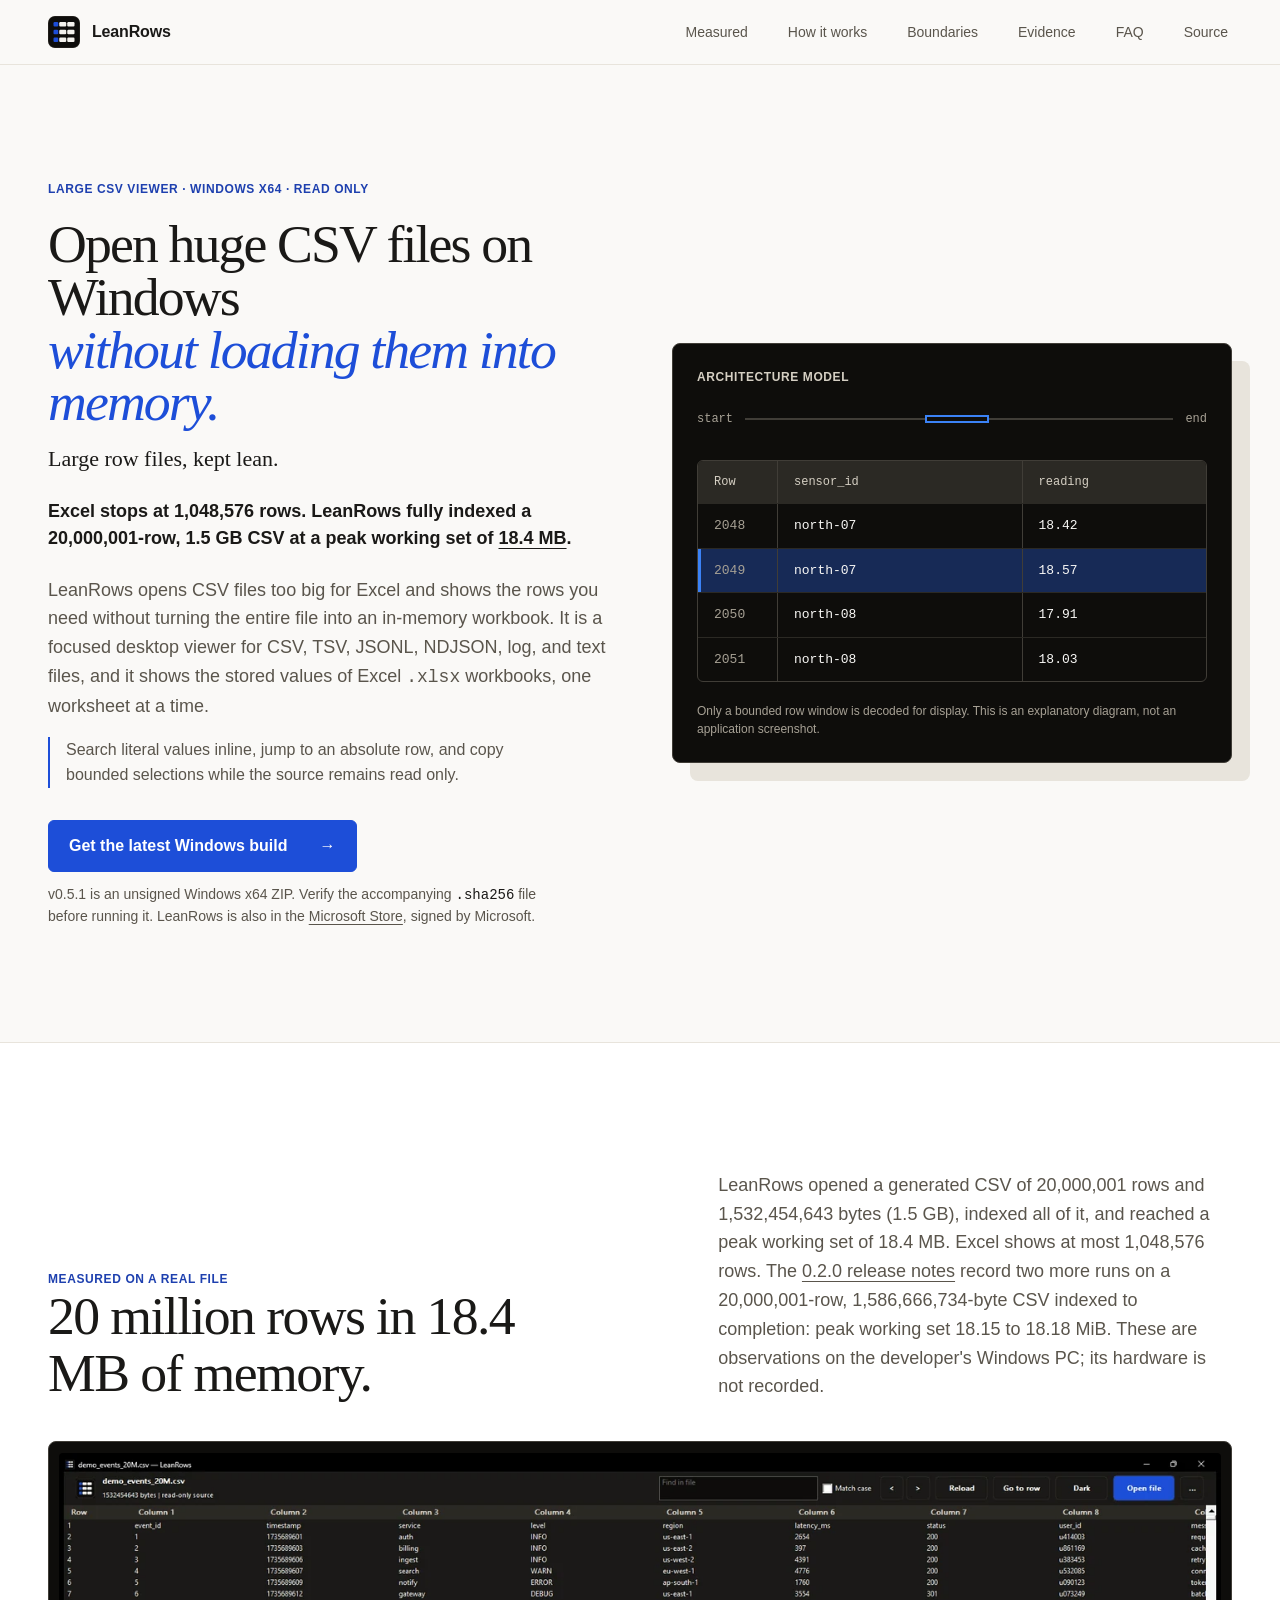
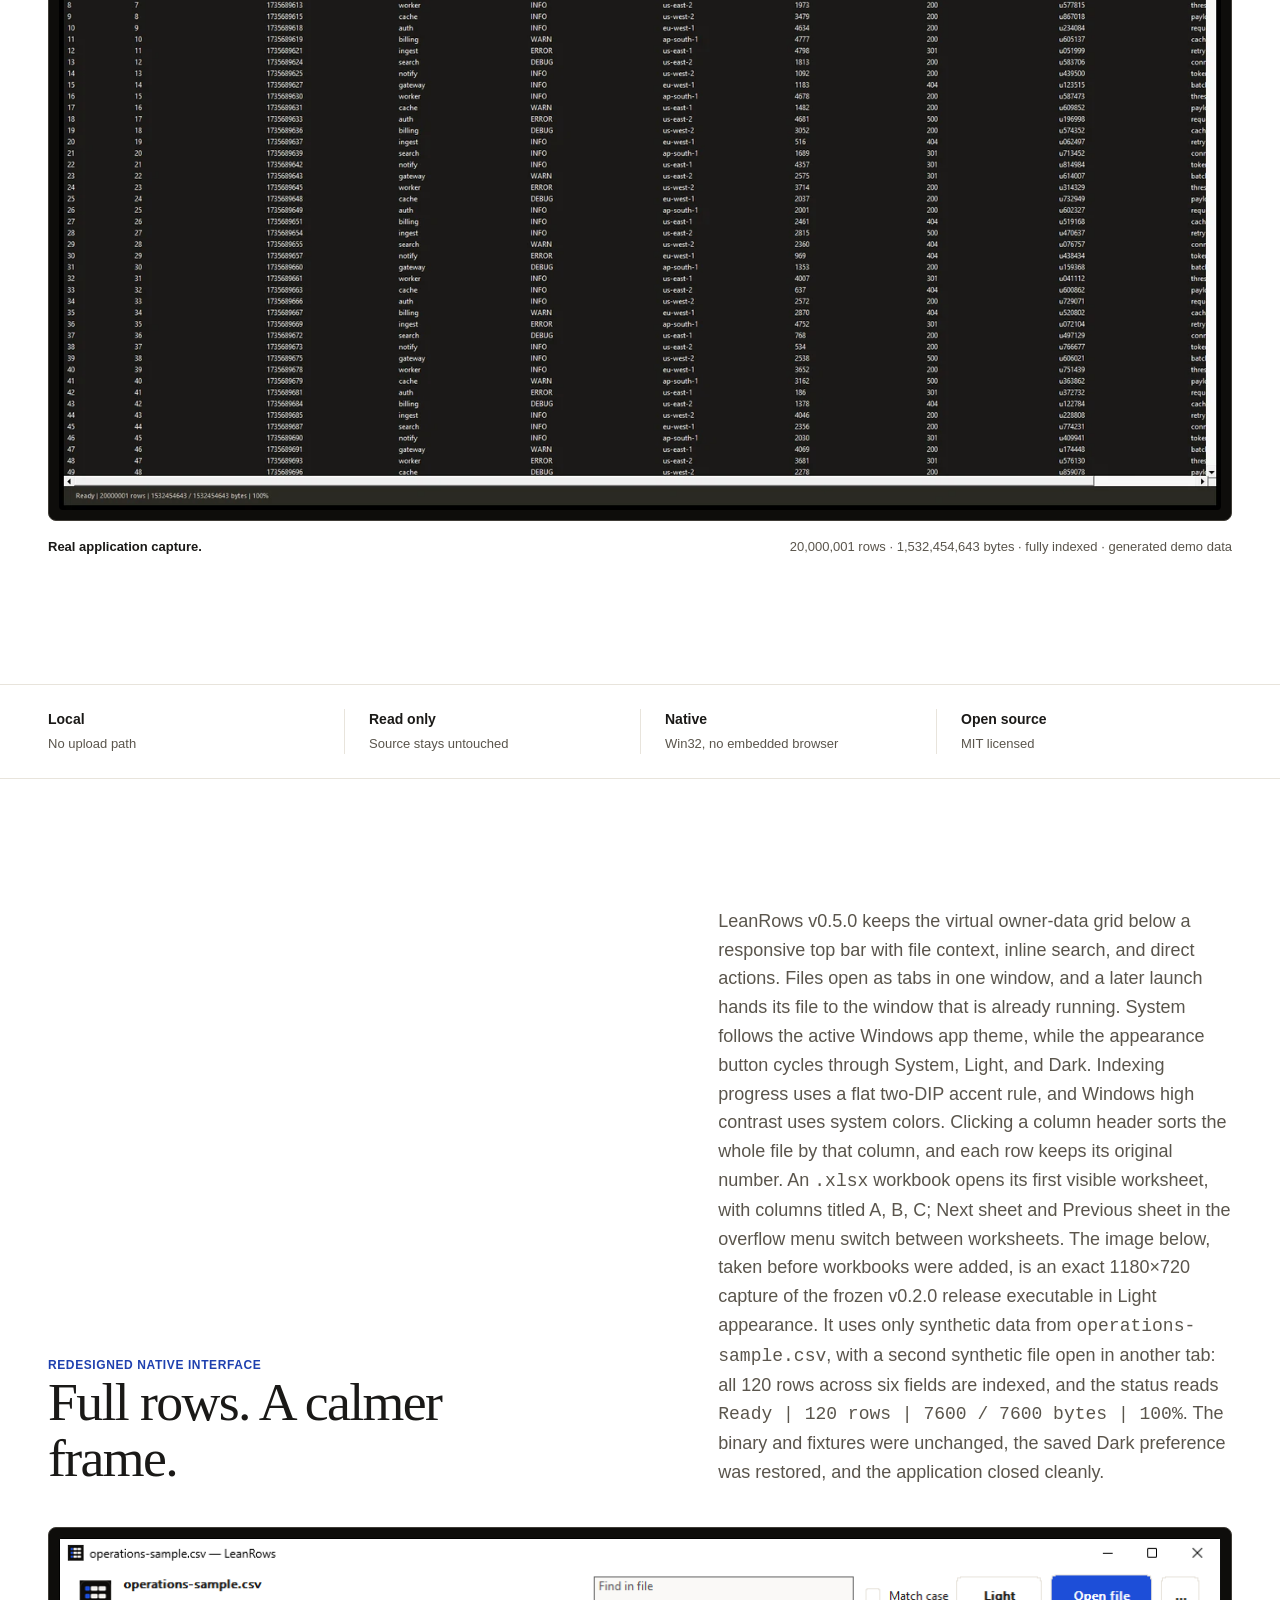
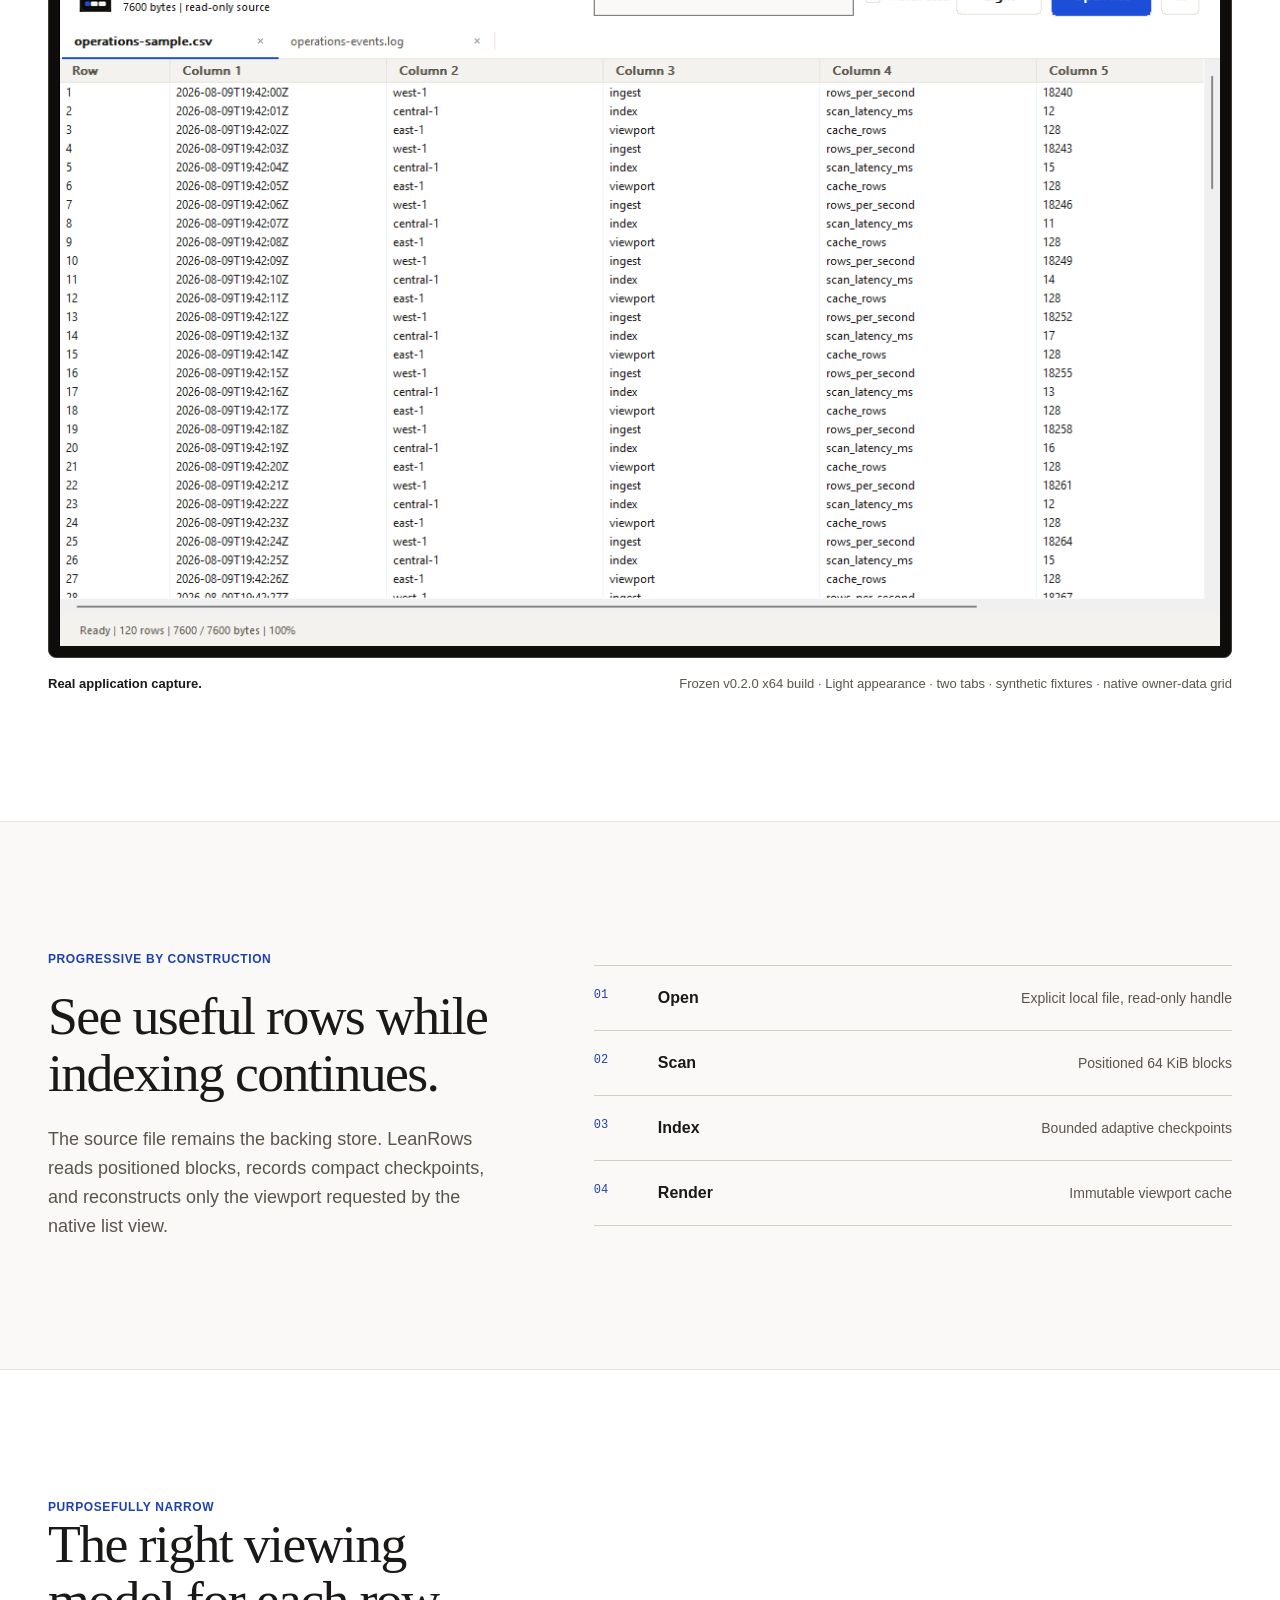
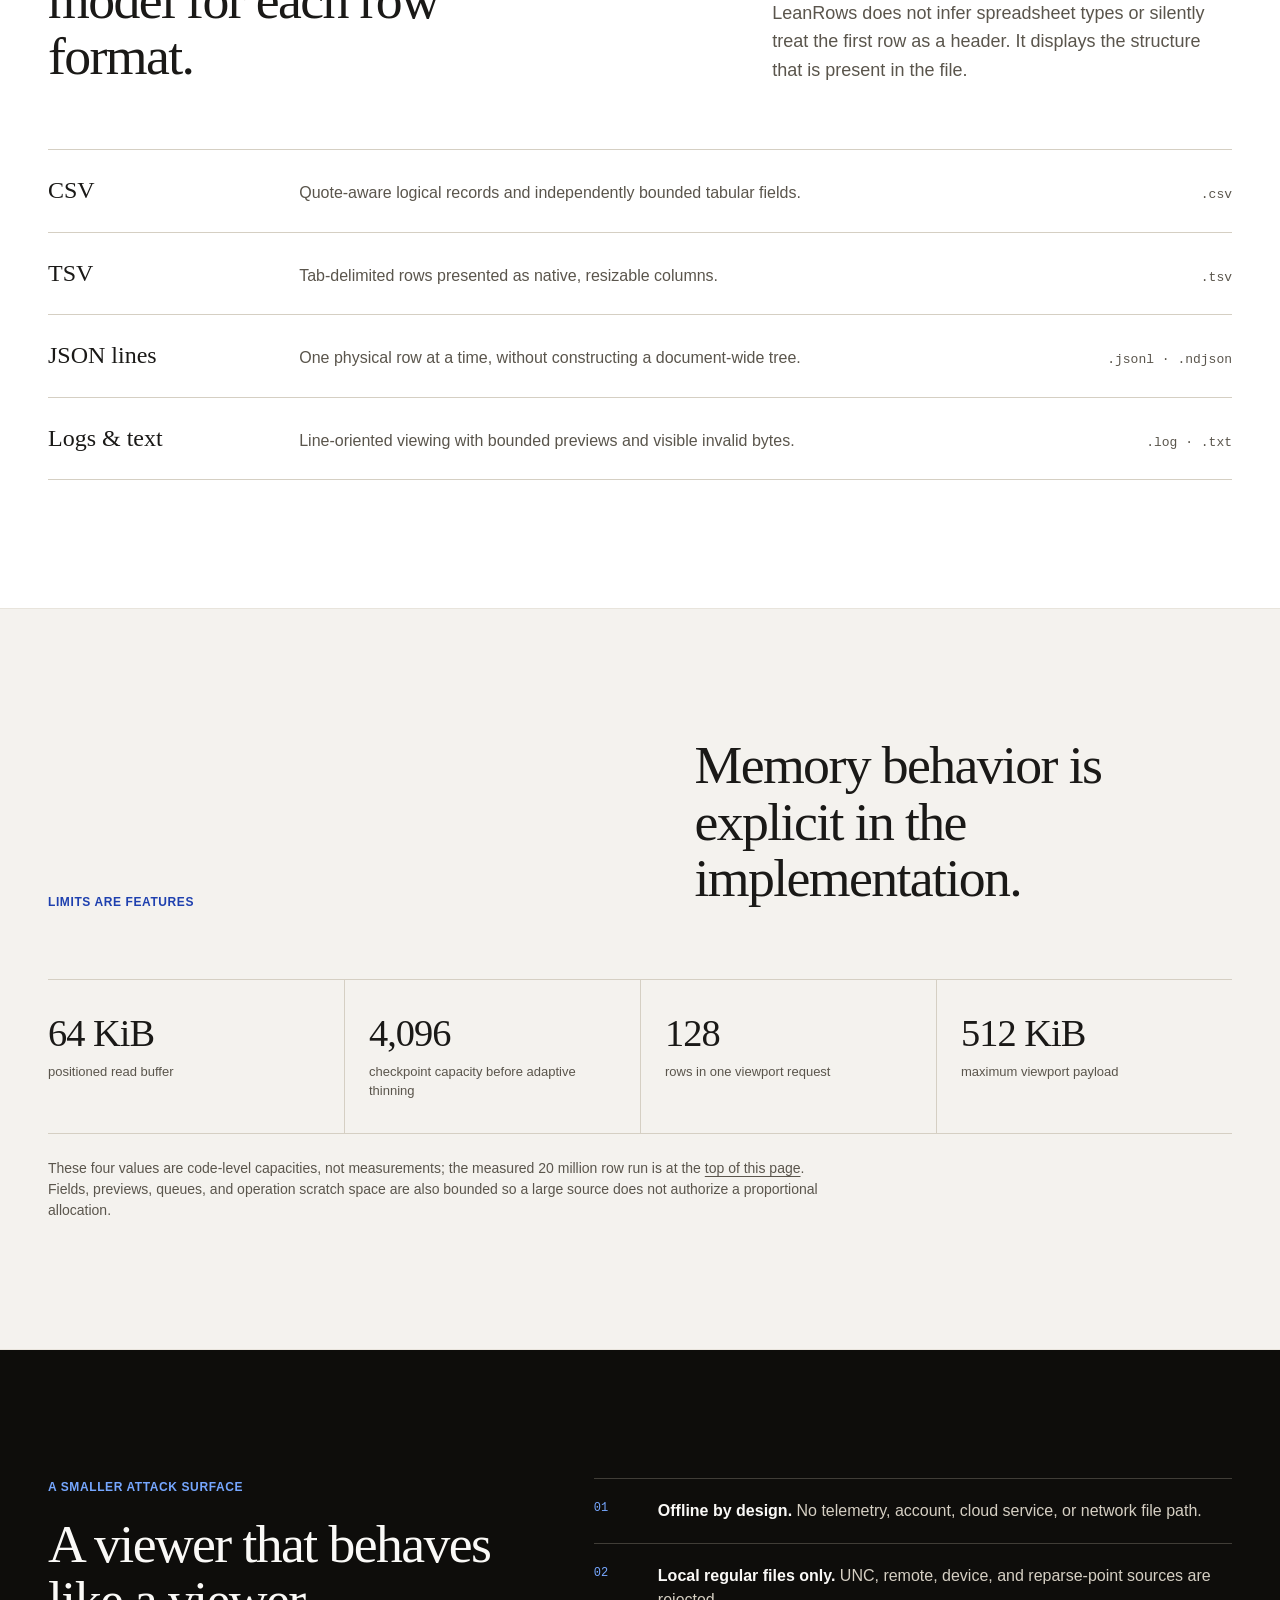
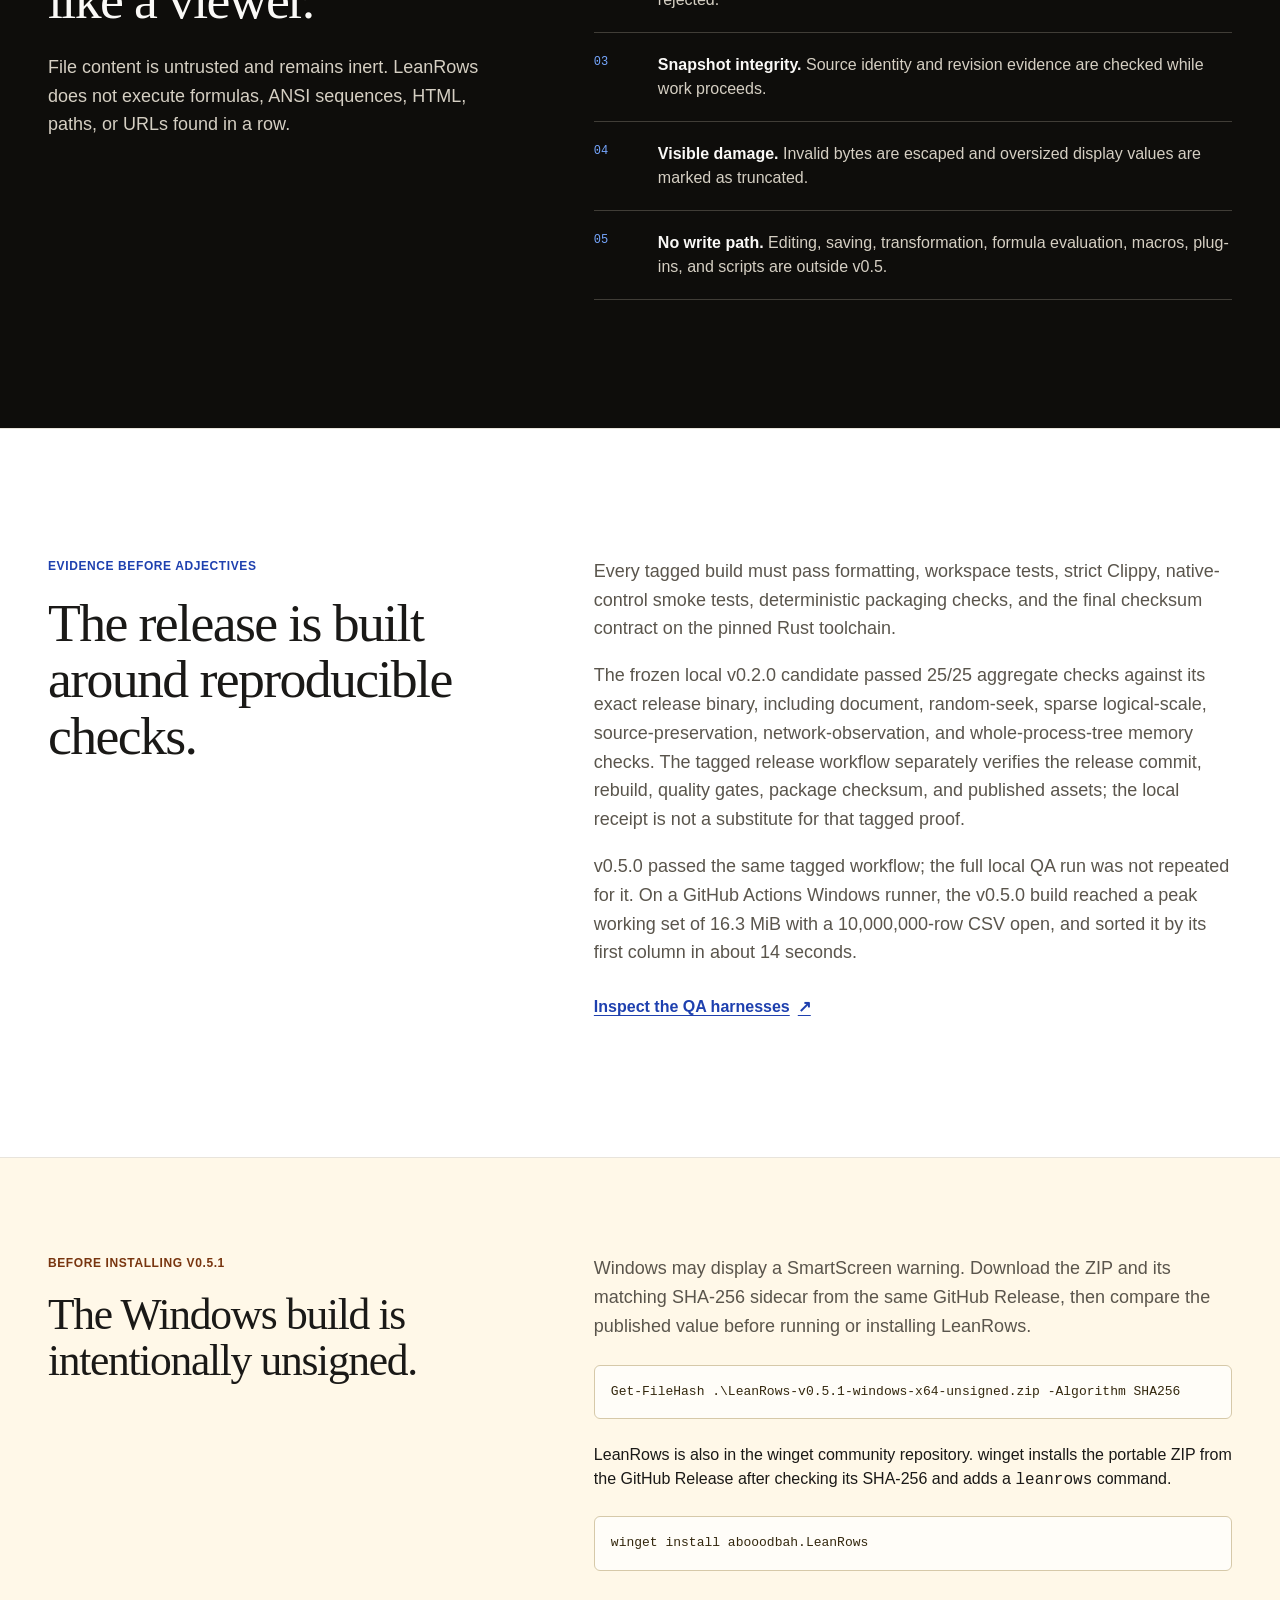
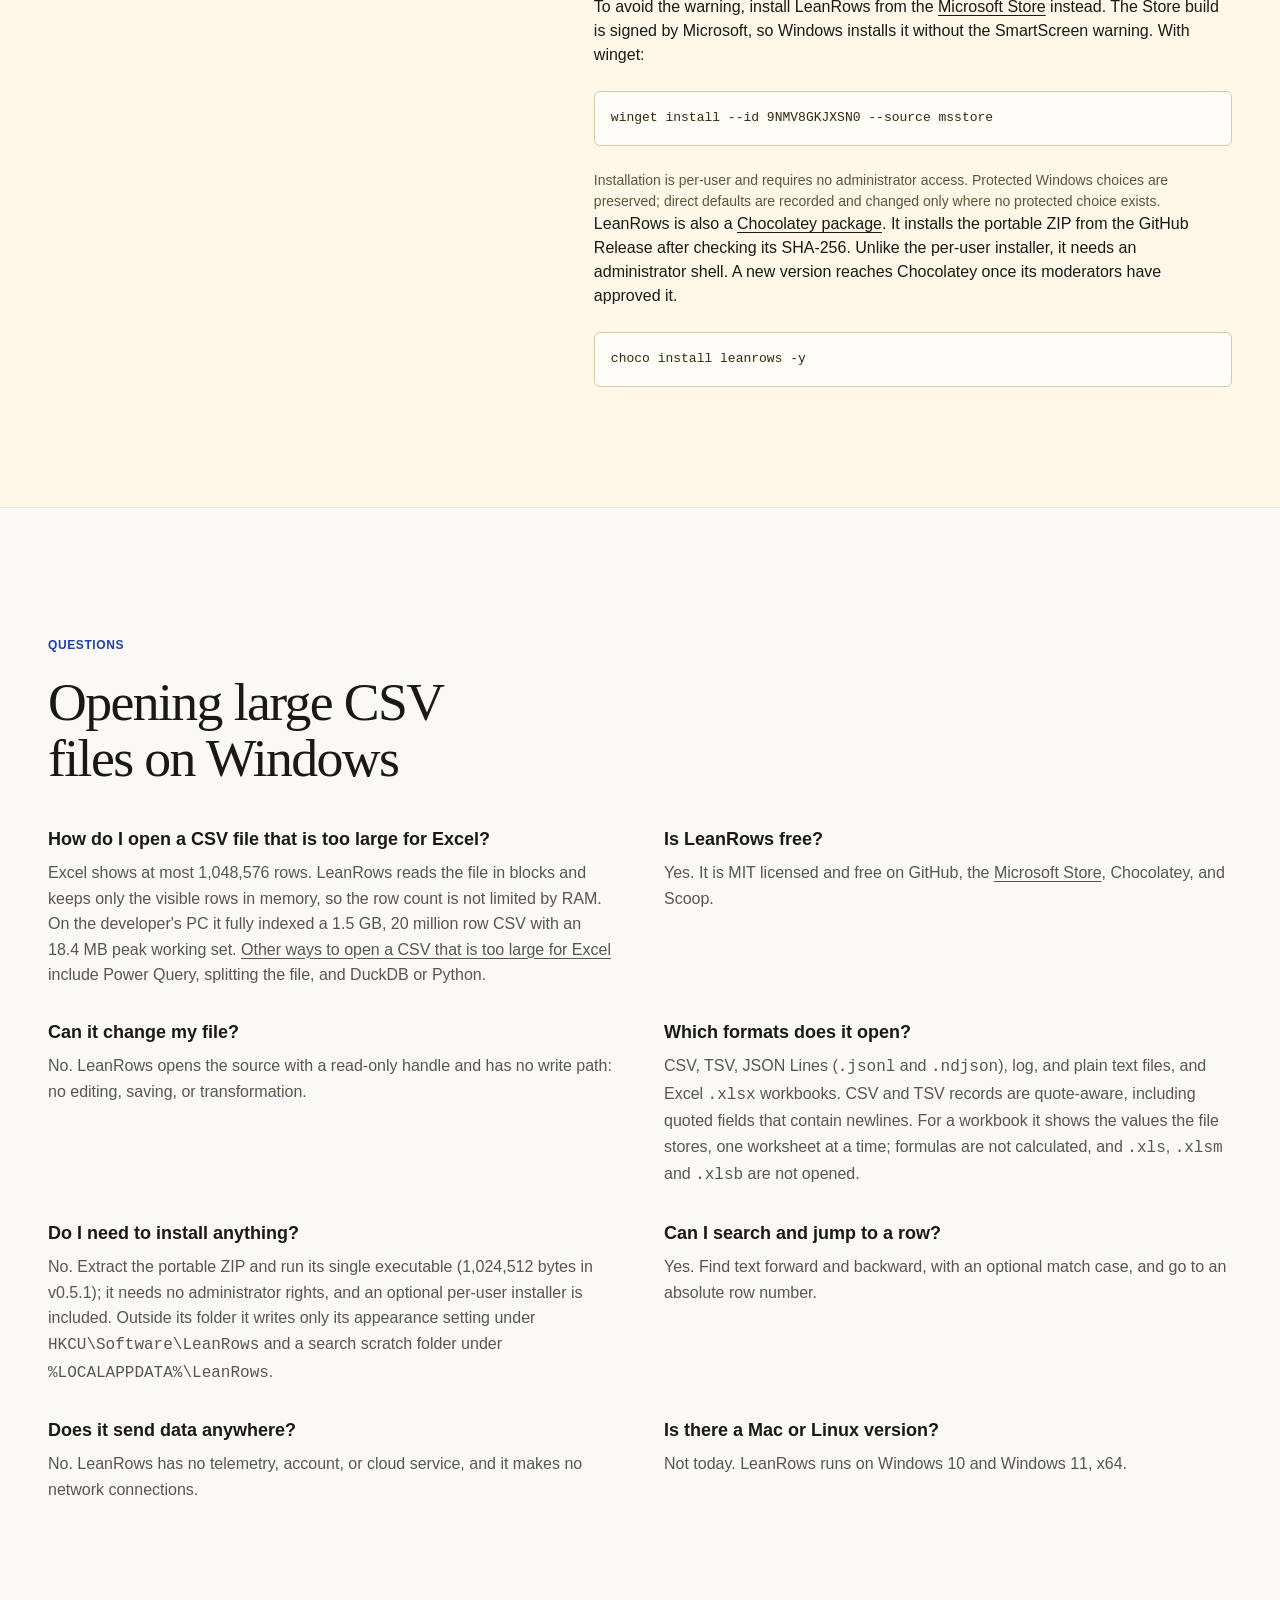
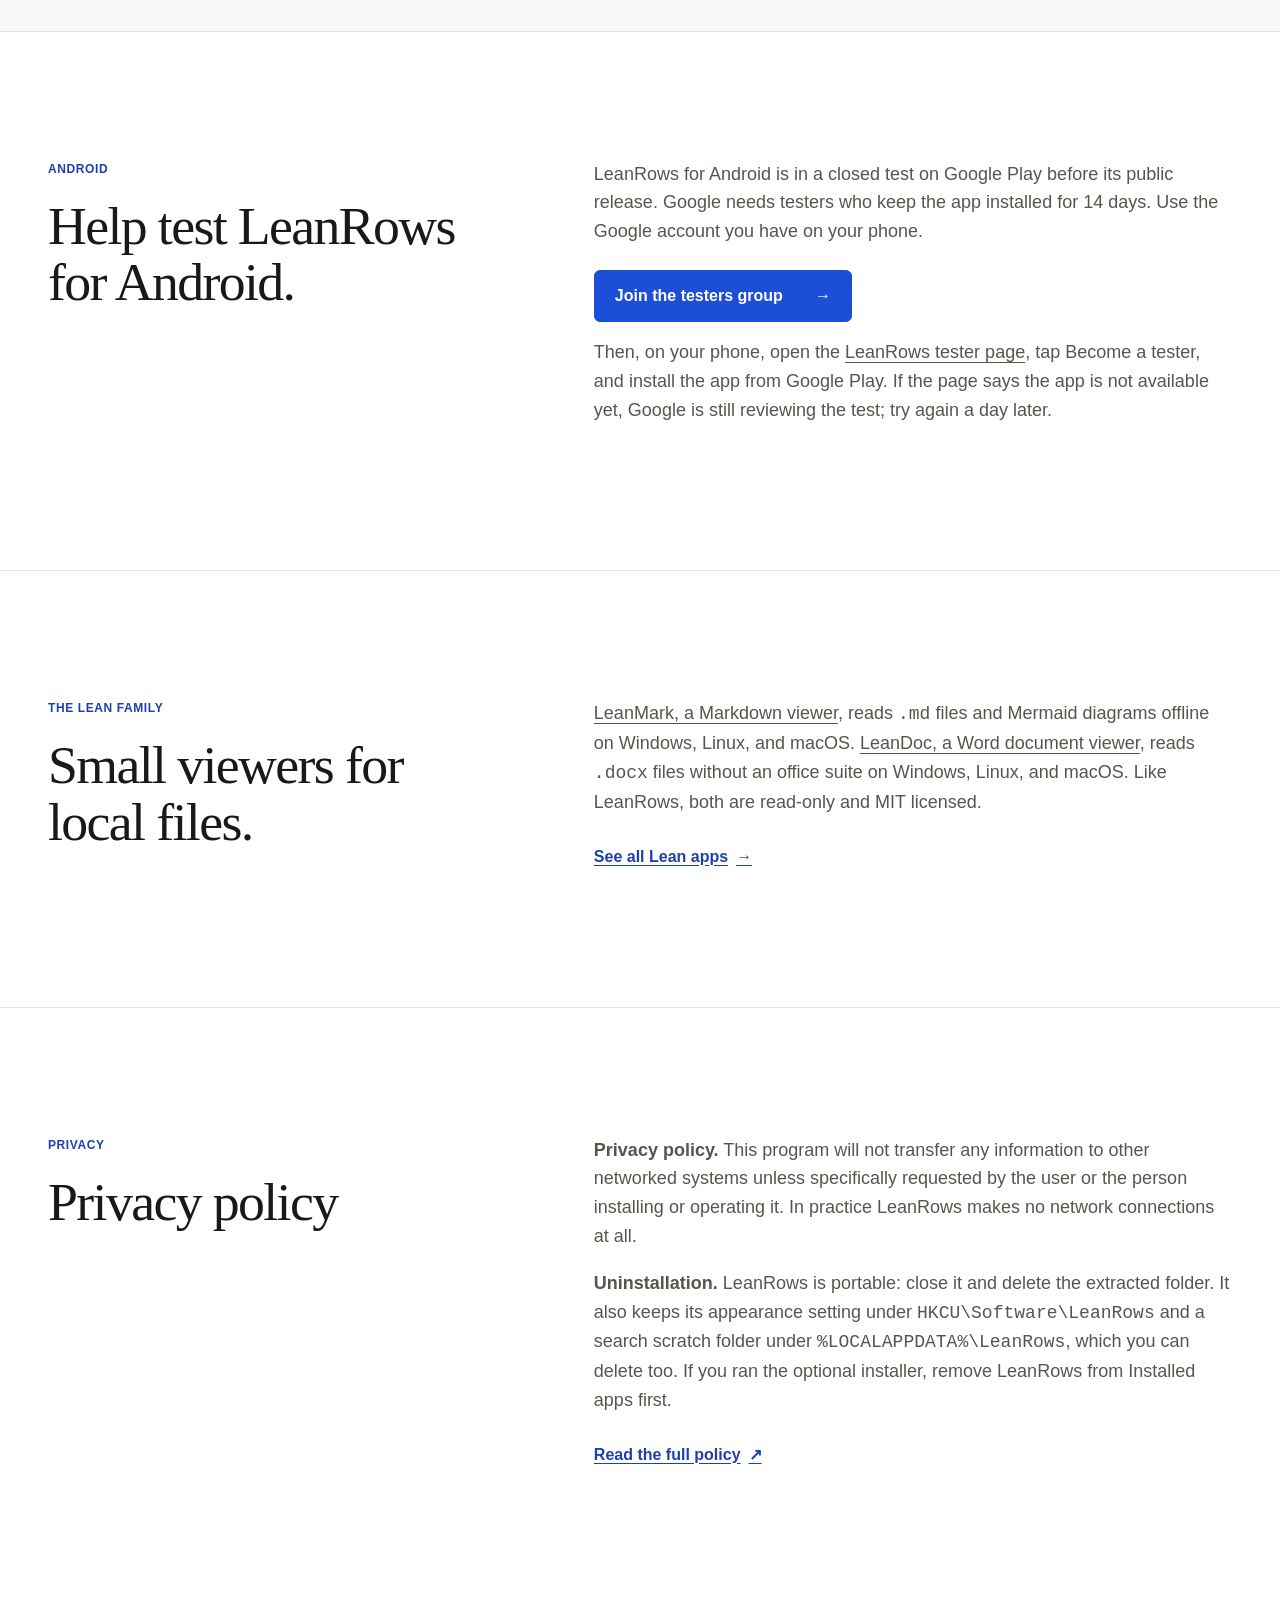
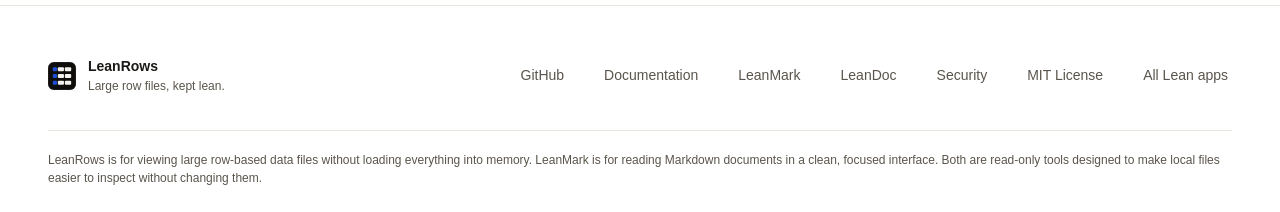
==== commit 7fa78aa5: "README and site hero: lead with Excel's row limit and the measured 20M-row run The README opens with" ====
--- a/site/index.html
+++ b/site/index.html
@@ -92,6 +92,11 @@
               <em class="hero-line">without loading them into memory.</em>
             </h1>
             <p class="hero-slogan">Large row files, kept lean.</p>
+            <p class="hero-measure">
+              Excel stops at 1,048,576 rows. LeanRows fully indexed a
+              20,000,001-row, 1.5 GB CSV at a peak working set of
+              <a href="#measured">18.4 MB</a>.
+            </p>
             <p class="hero-lead">
               LeanRows opens CSV files too big for Excel and shows the rows you need
               without turning the entire file into an in-memory workbook. It is a
--- a/site/styles.css
+++ b/site/styles.css
@@ -277,6 +277,14 @@
   margin-bottom: var(--space-4);
 }
 
+.hero-measure {
+  max-width: 35rem;
+  margin: 0 0 var(--space-6);
+  font-size: 1.125rem;
+  font-weight: 600;
+  line-height: 1.5;
+}
+
 .hero-detail {
   max-width: 32rem;
   margin: 0 0 var(--space-8);
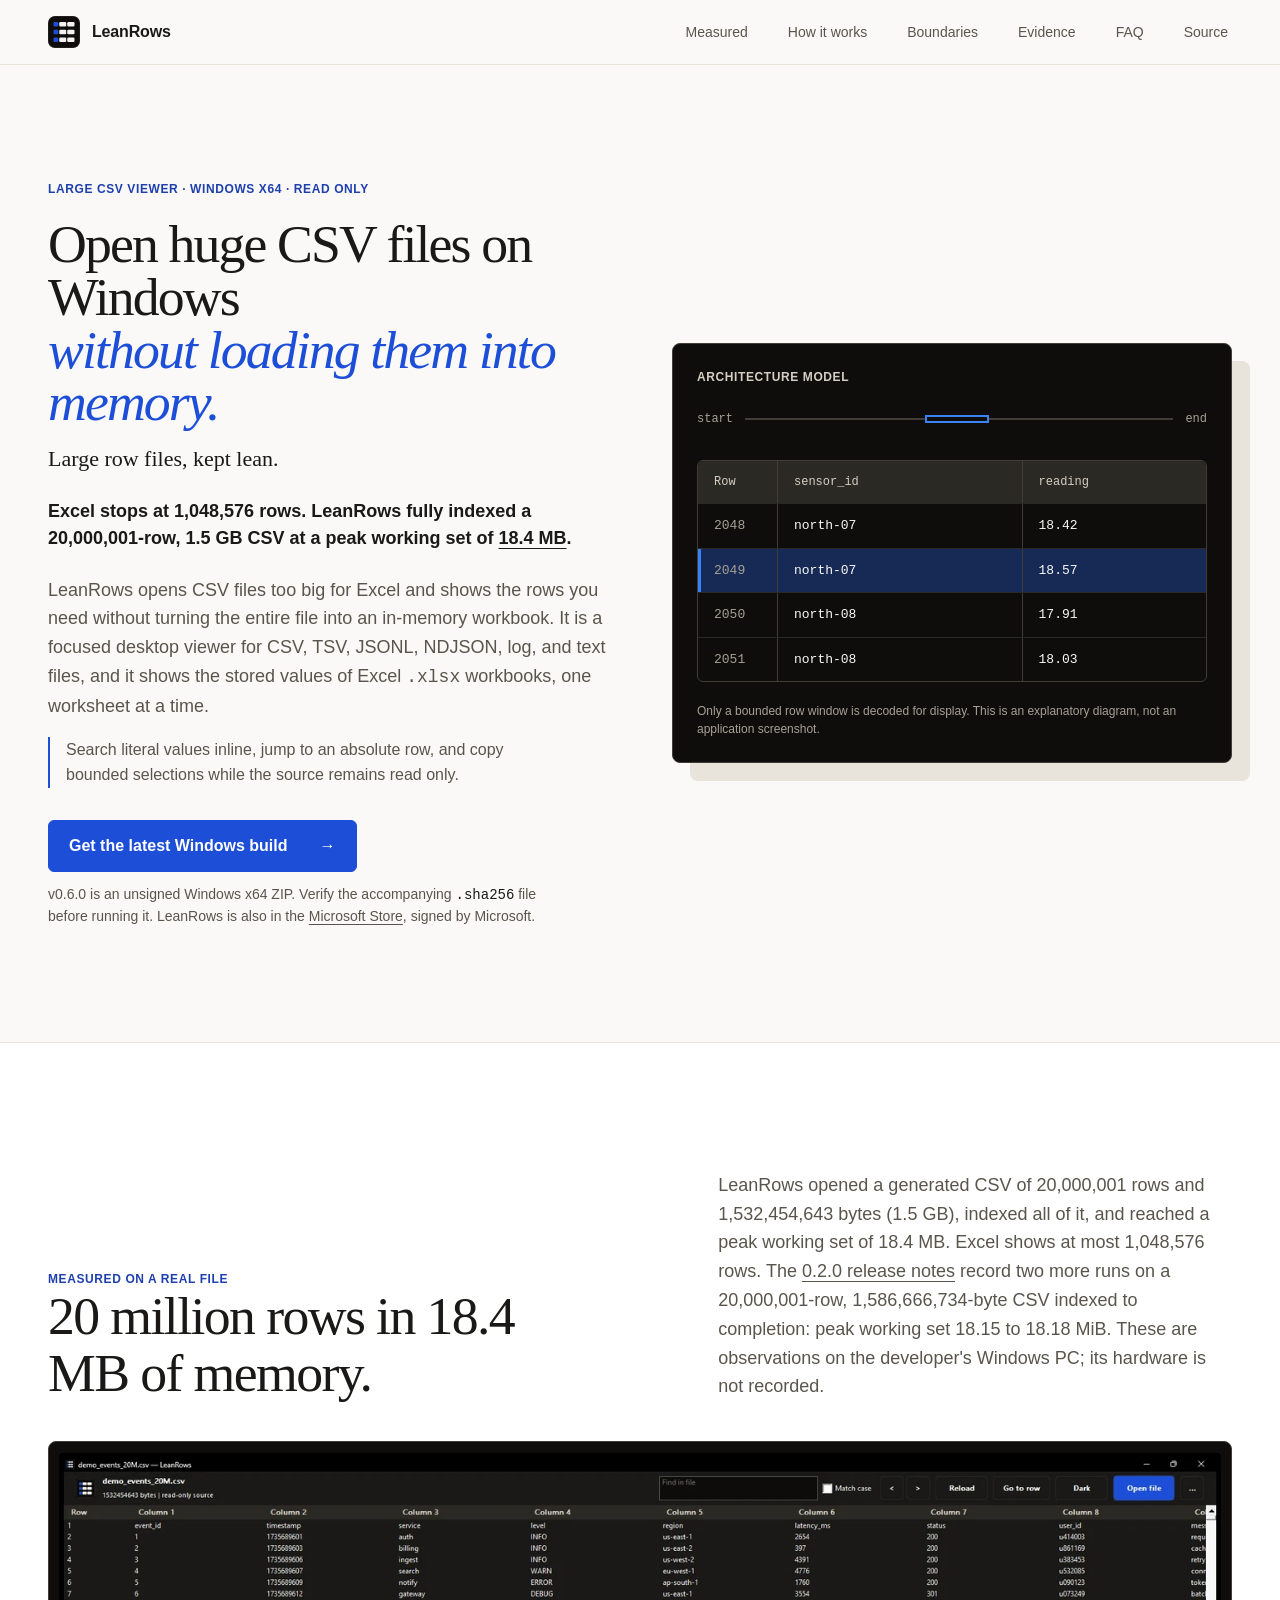
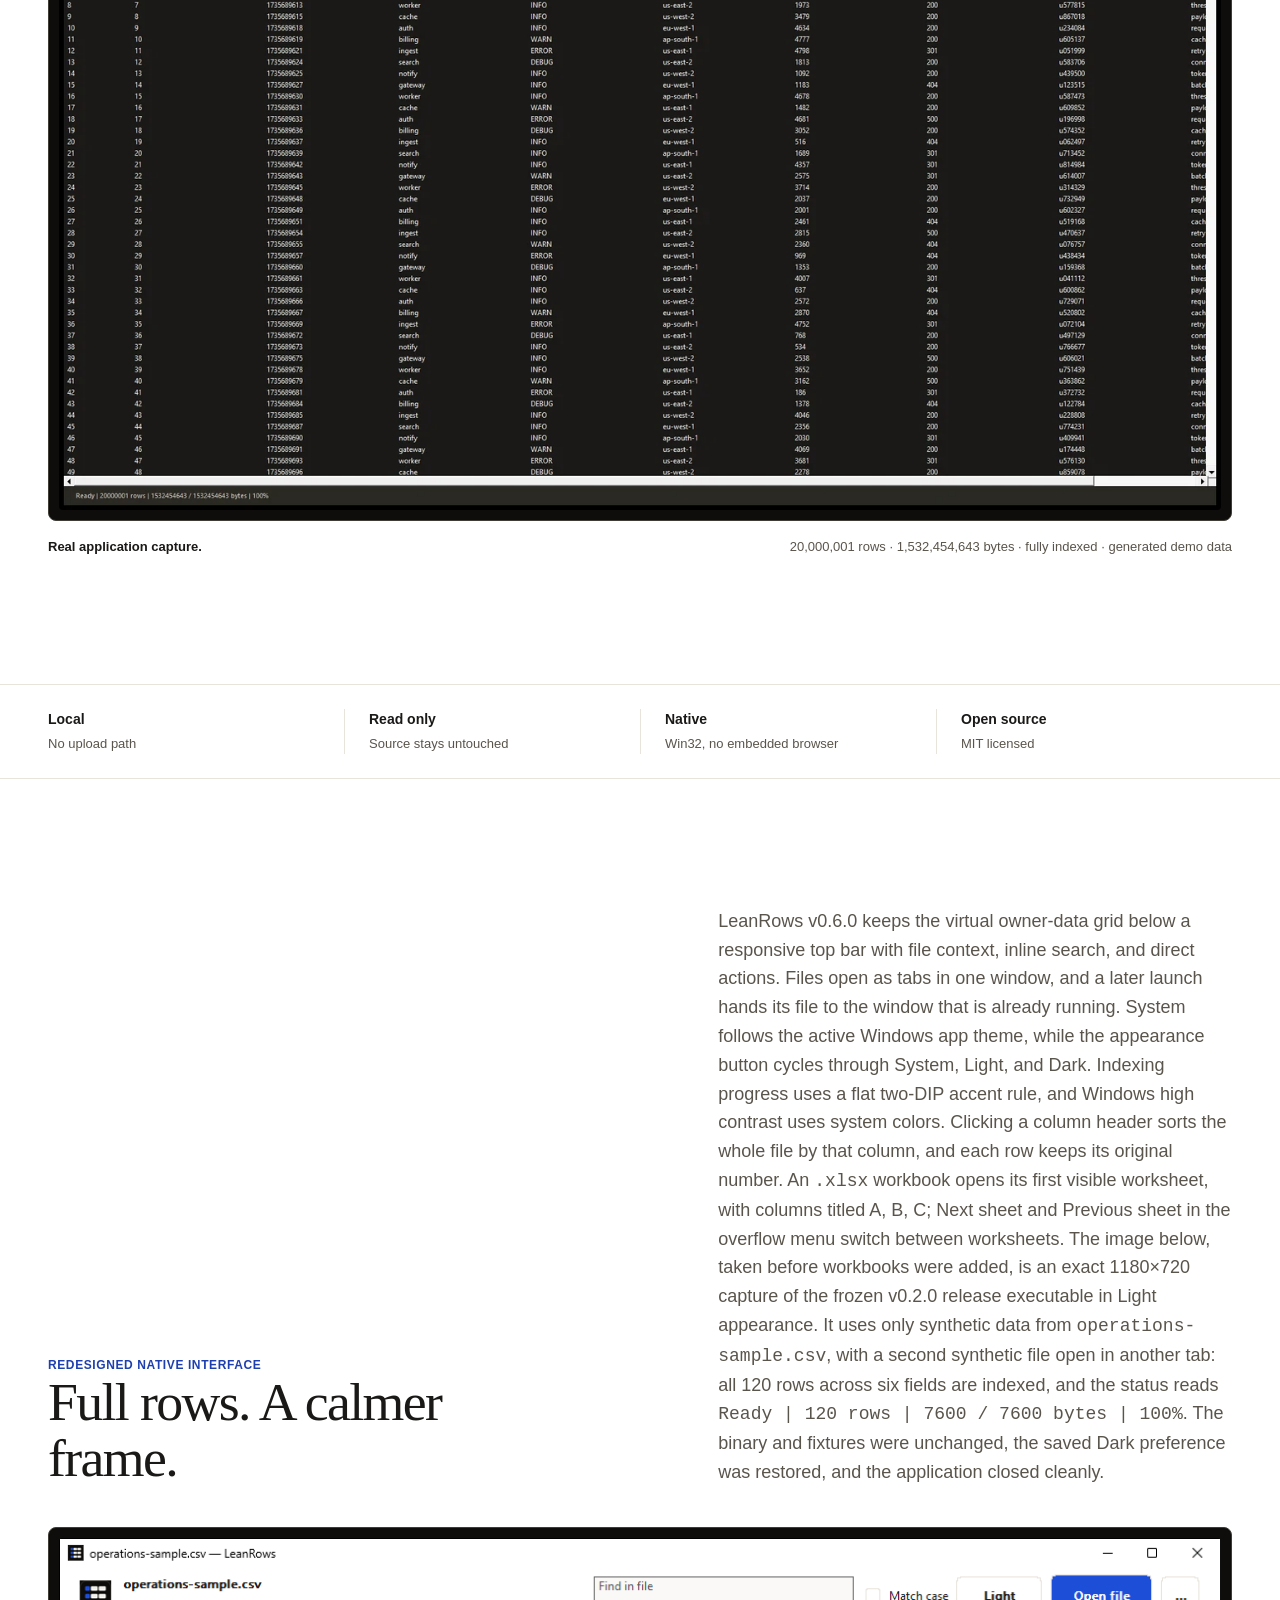
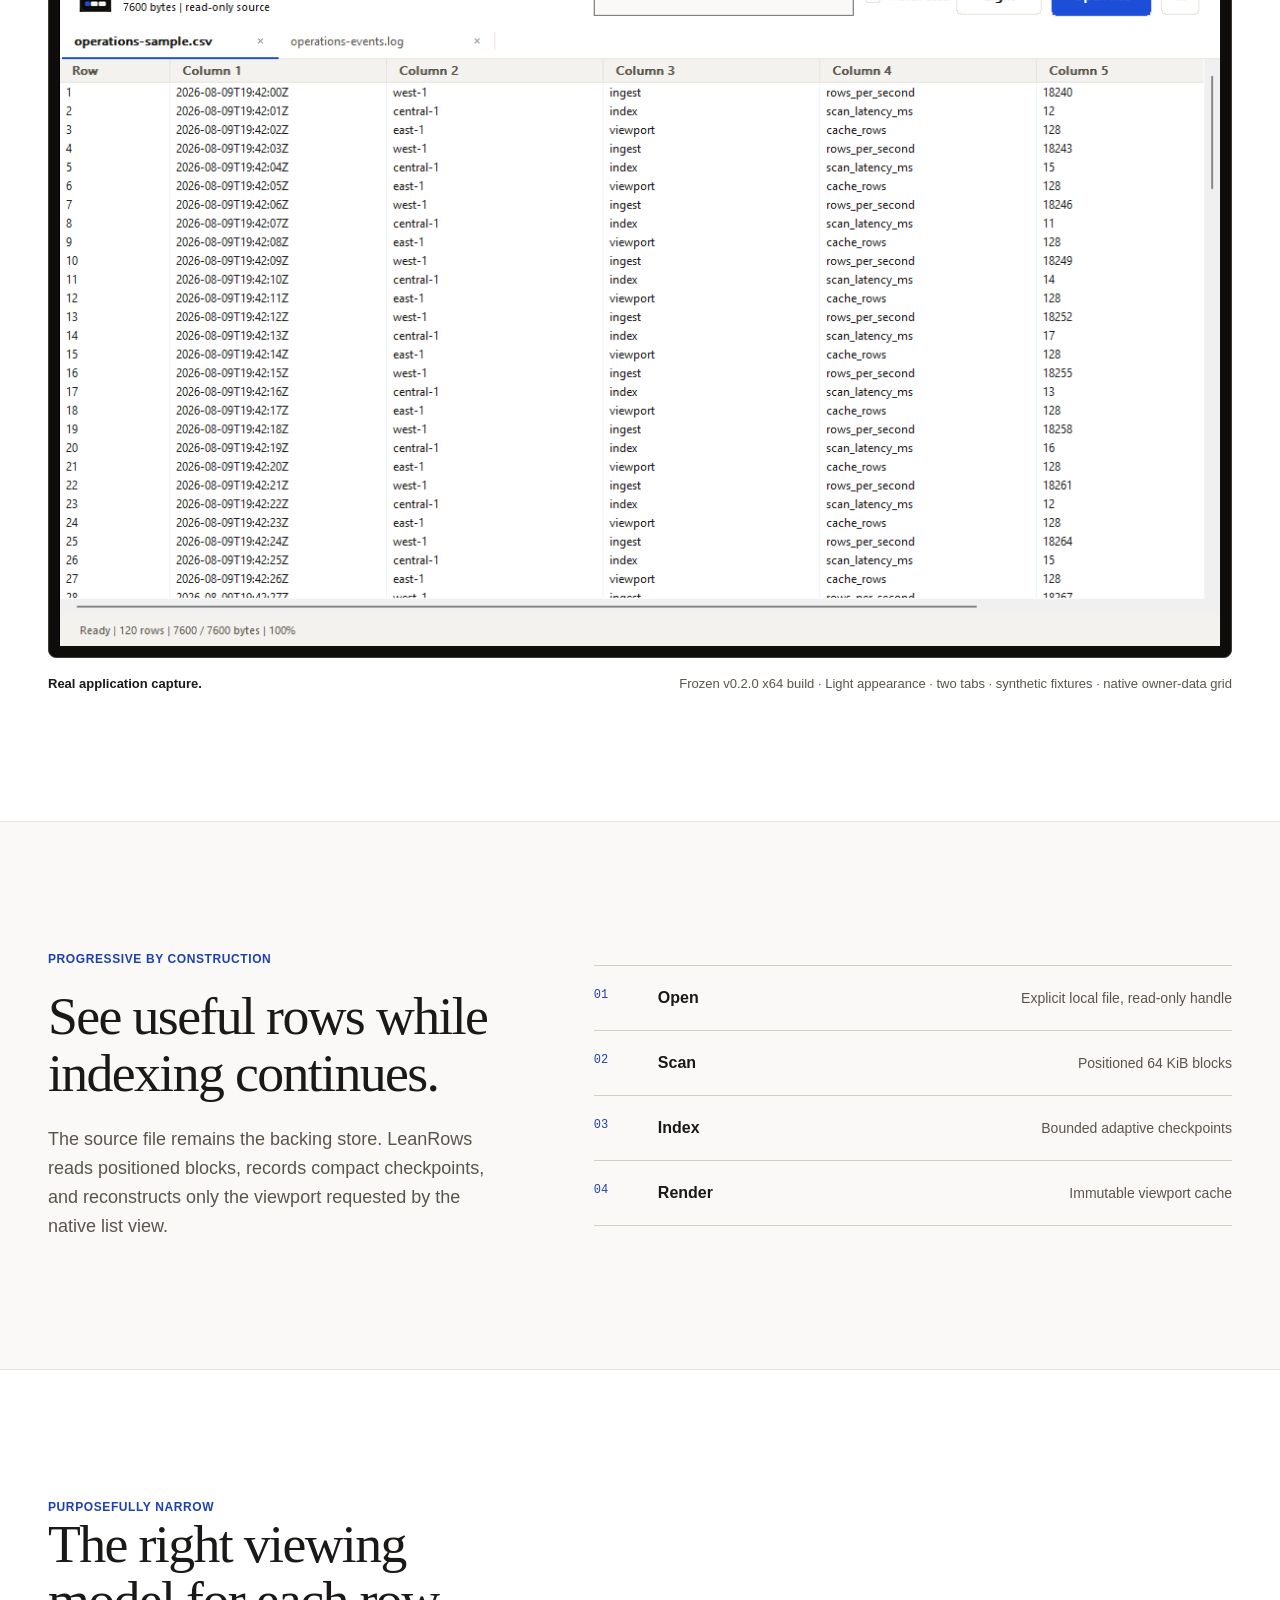
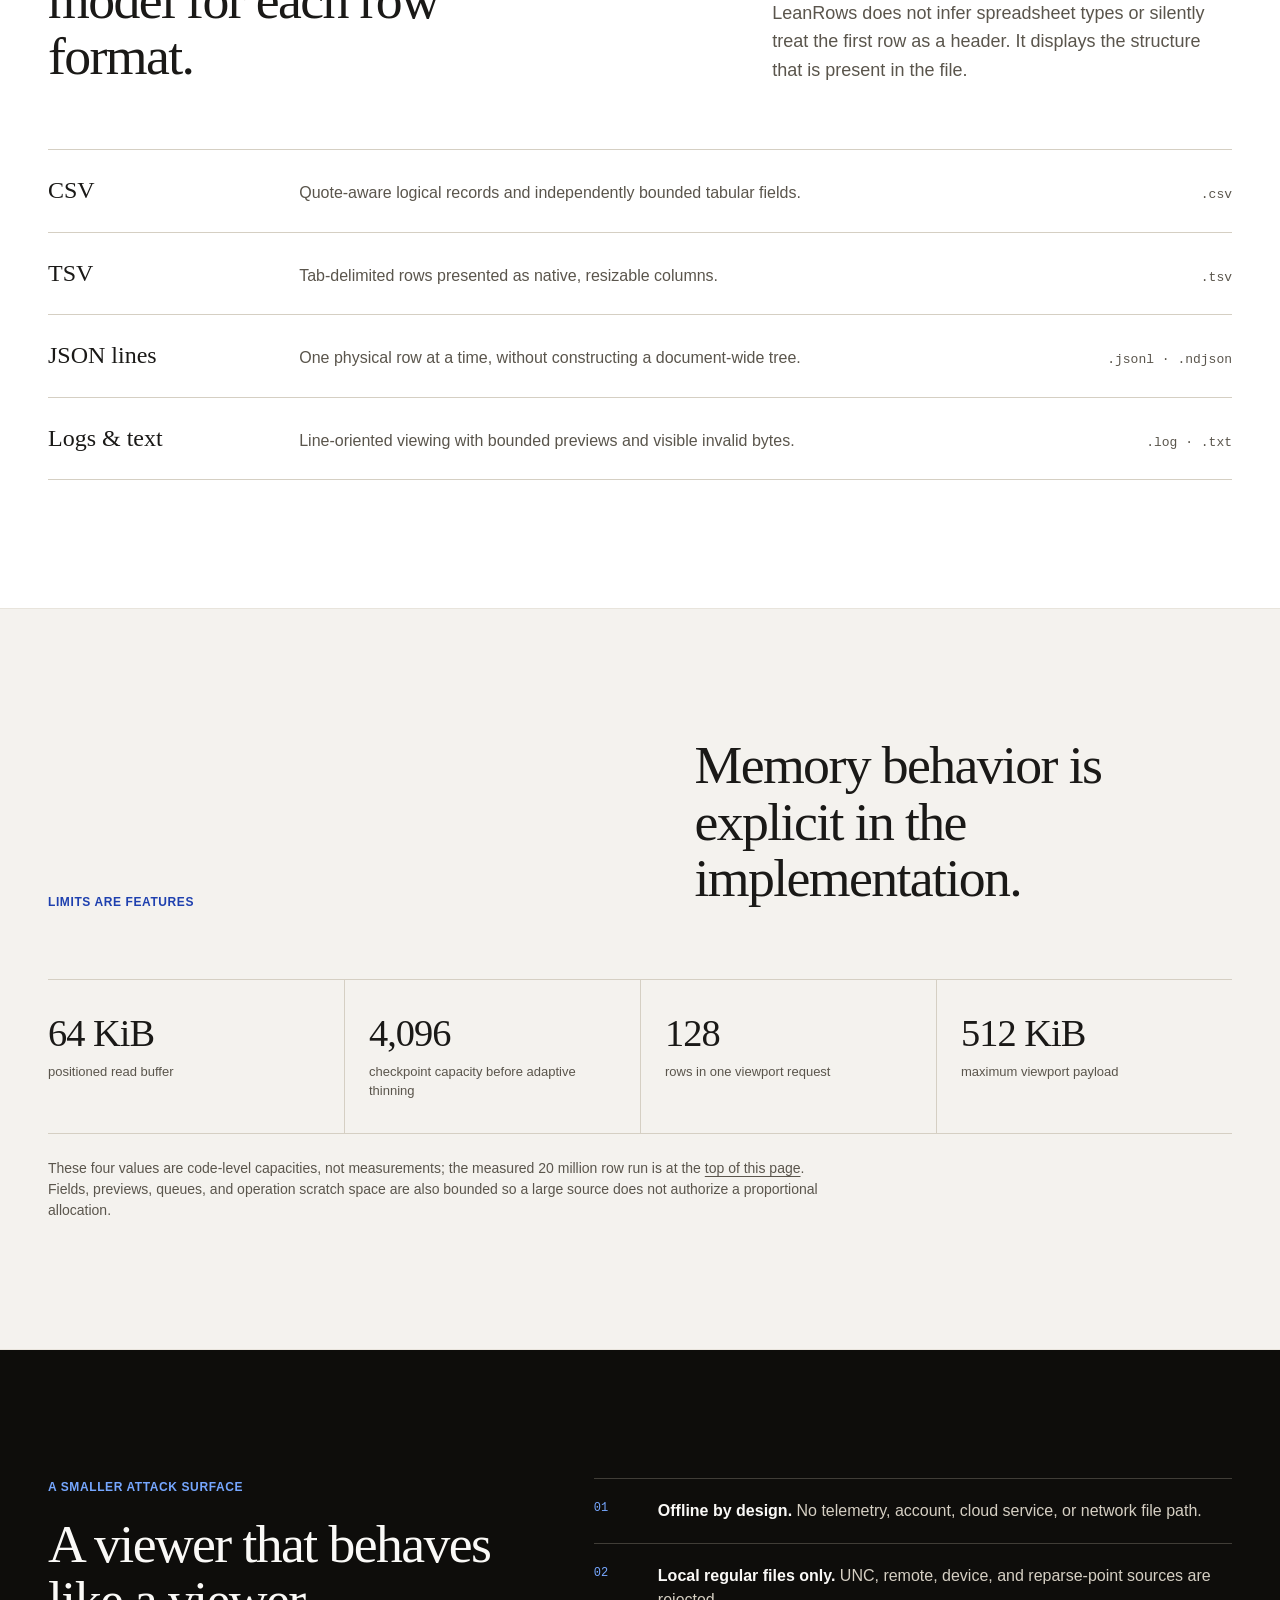
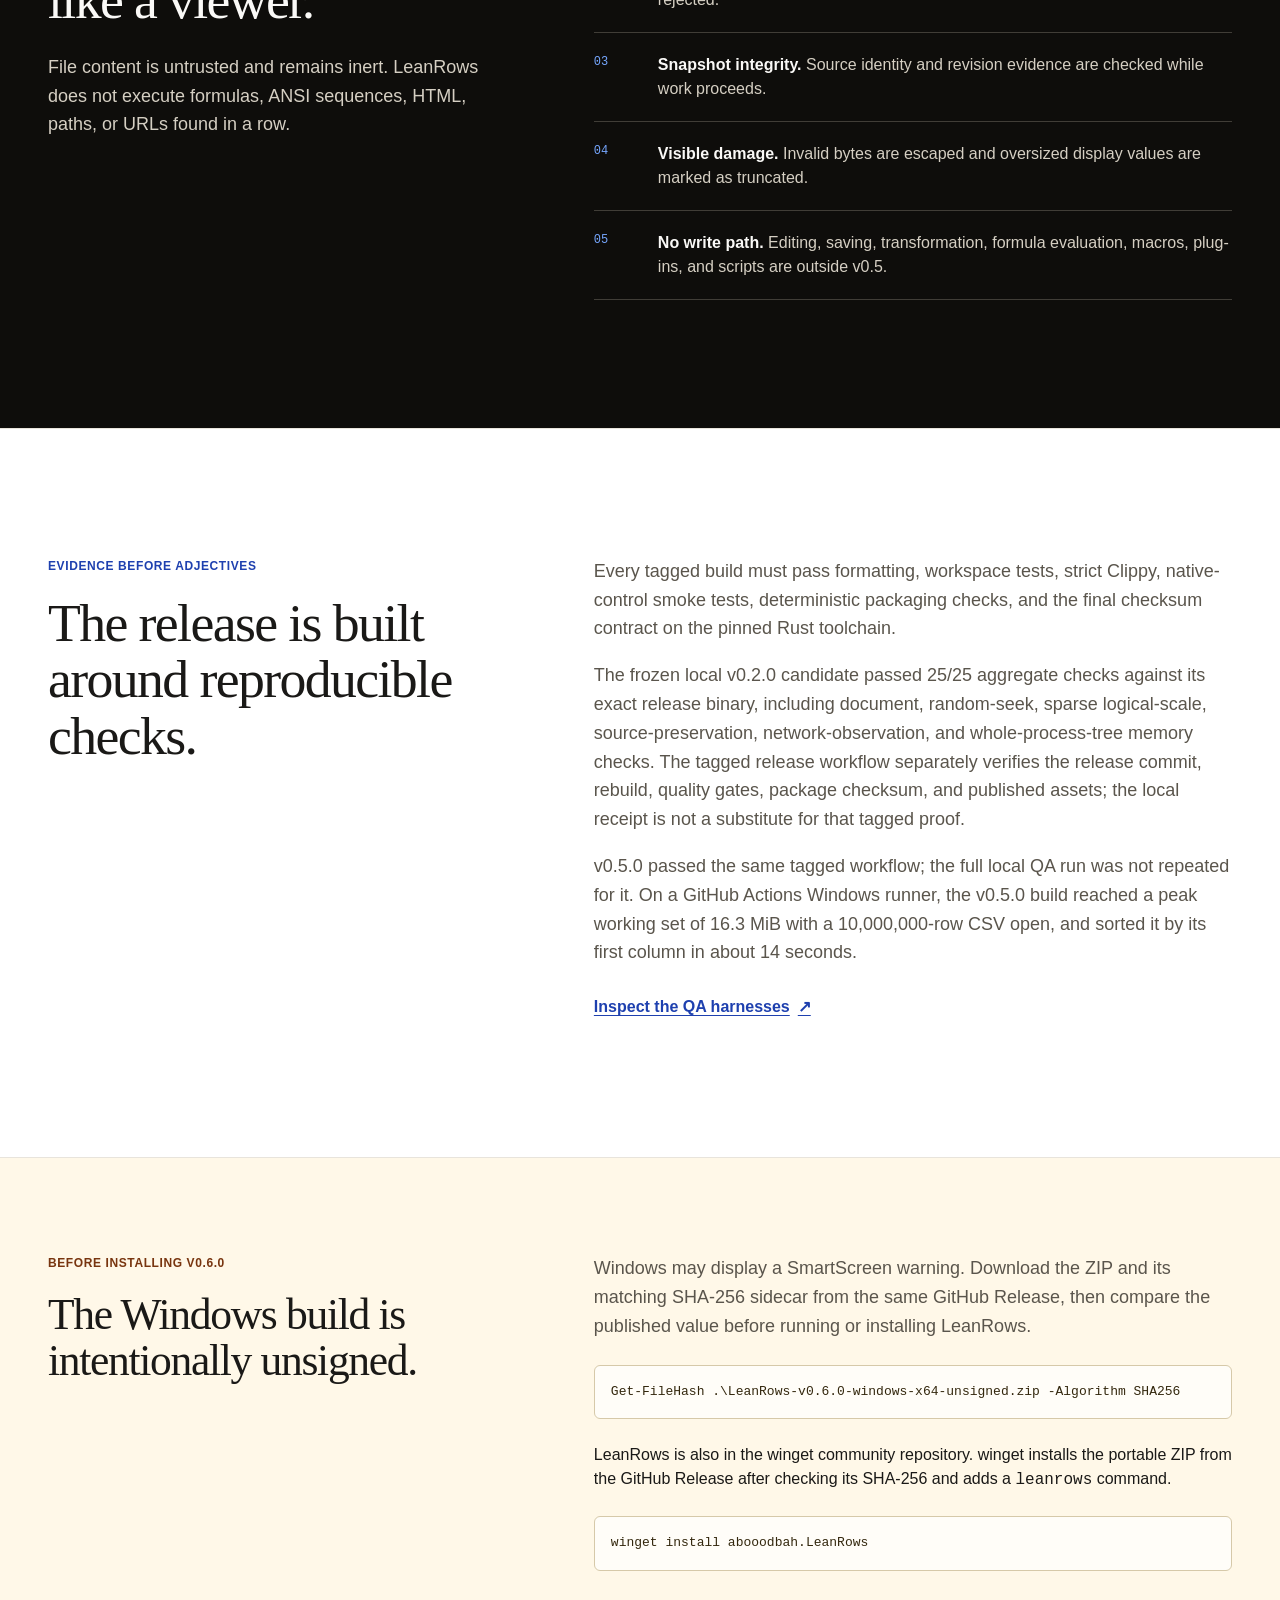
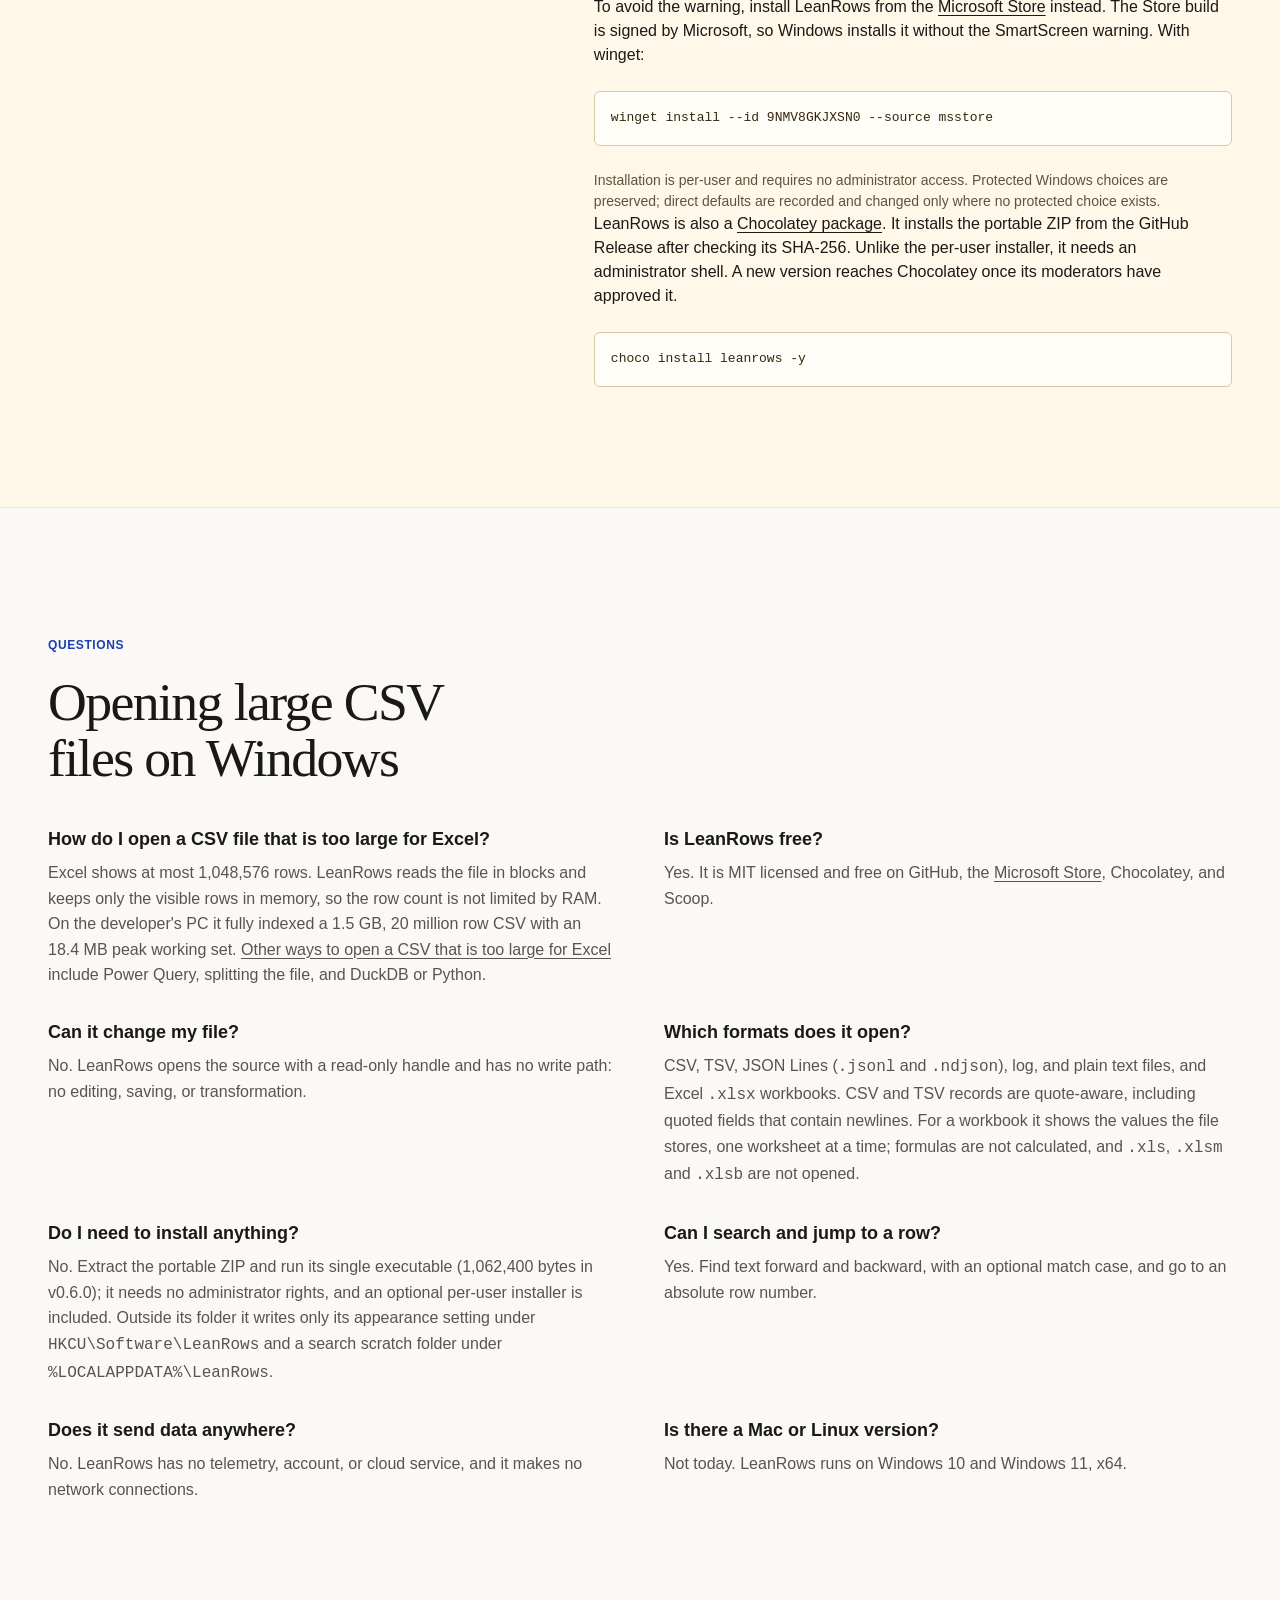
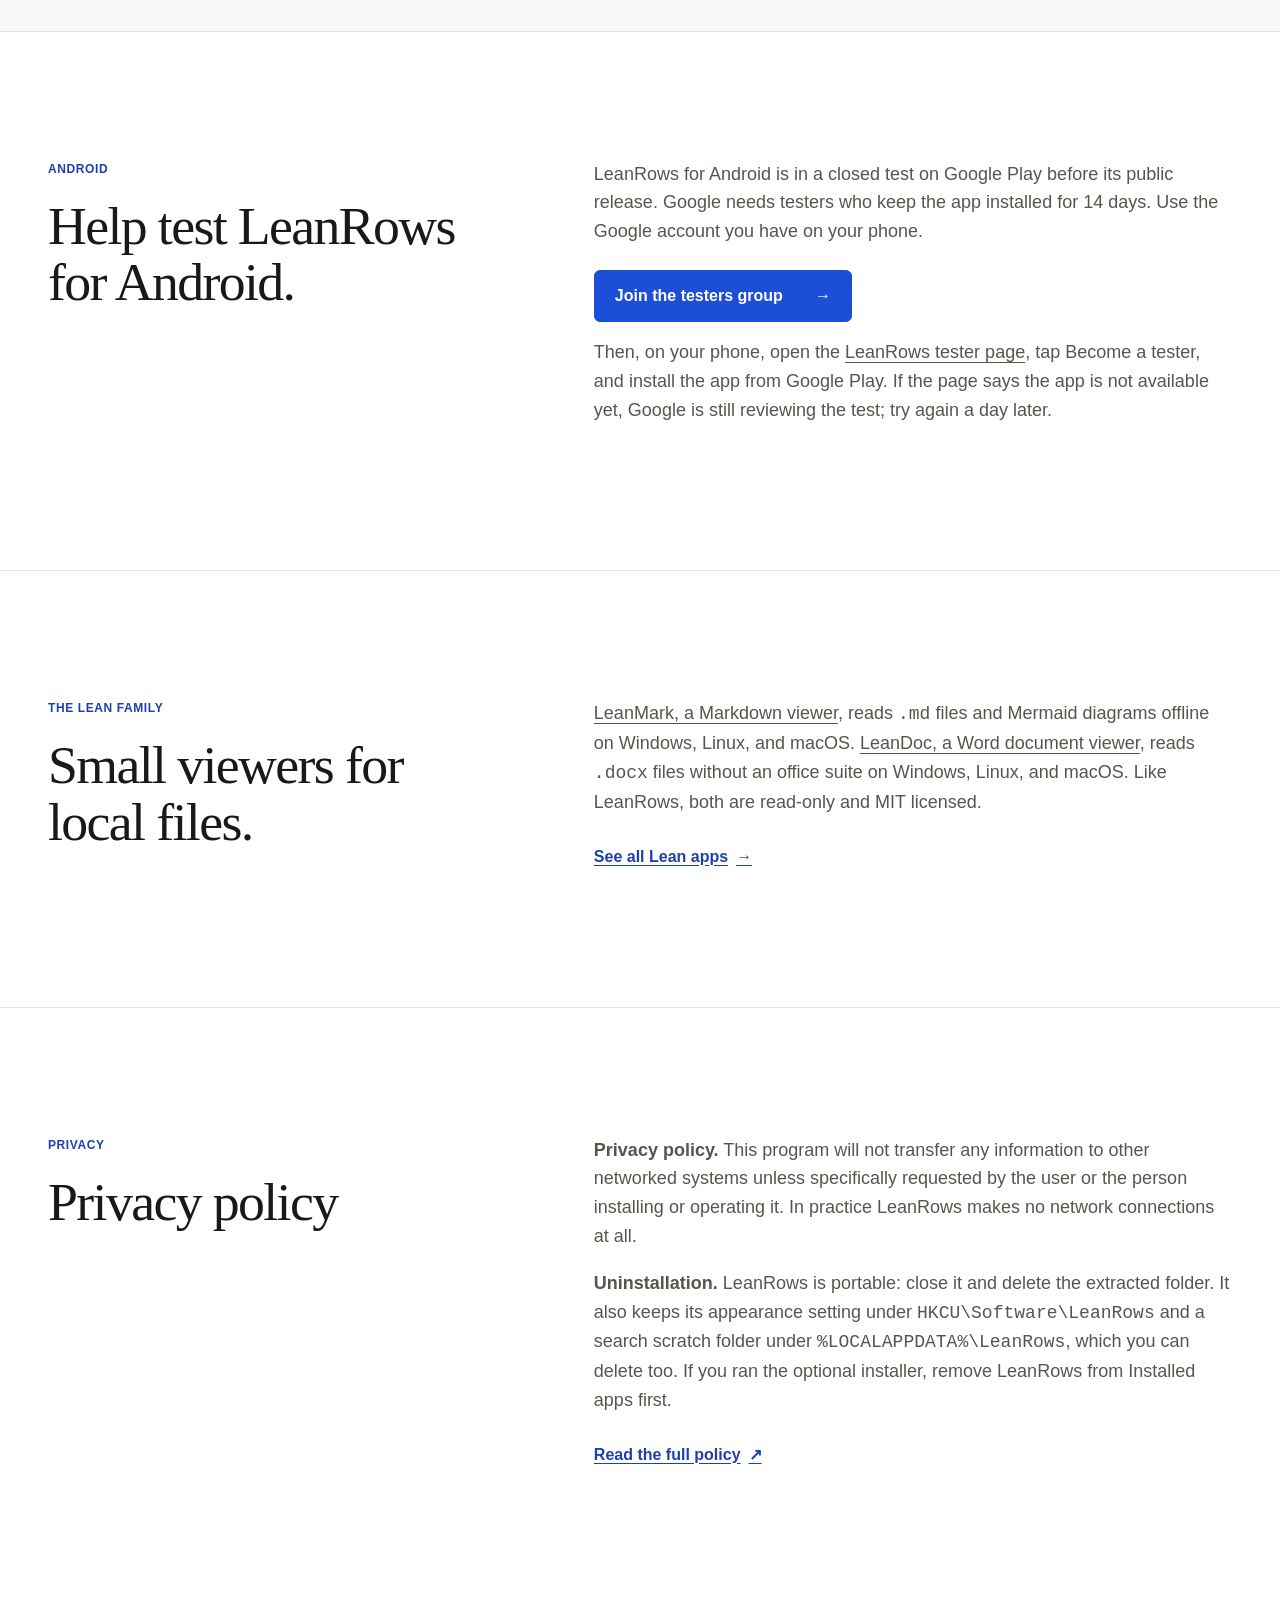
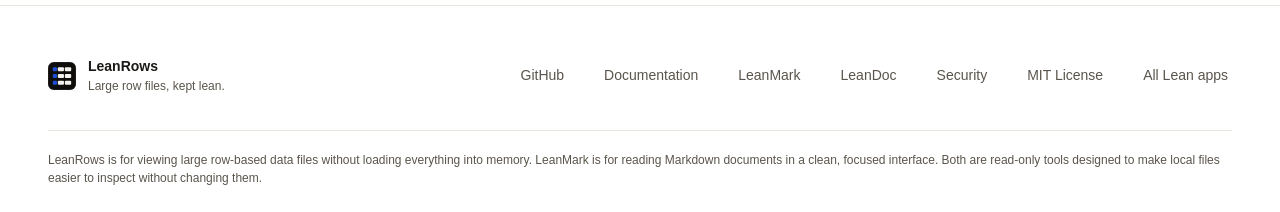
==== commit 6e279d4f: "Set the version to 0.6.0 (CHANGELOG, release notes, docs, site) CHANGELOG 0.6.0 with the measured ta" ====
--- a/site/index.html
+++ b/site/index.html
@@ -37,7 +37,7 @@
         "url": "https://abooodbah.github.io/leanrows/",
         "applicationCategory": "UtilitiesApplication",
         "operatingSystem": "Windows 10 and Windows 11 (x64)",
-        "softwareVersion": "0.5.1",
+        "softwareVersion": "0.6.0",
         "offers": {
           "@type": "Offer",
           "price": "0",
@@ -118,7 +118,7 @@
                 <span aria-hidden="true">→</span>
               </a>
               <p id="release-note">
-                v0.5.1 is an unsigned Windows x64 ZIP. Verify the accompanying
+                v0.6.0 is an unsigned Windows x64 ZIP. Verify the accompanying
                 <code>.sha256</code> file before running it.
                 LeanRows is also in the
                 <a href="https://apps.microsoft.com/detail/9NMV8GKJXSN0">Microsoft Store</a>, signed by Microsoft.
@@ -217,7 +217,7 @@
               <h2 id="capture-title">Full rows. A calmer frame.</h2>
             </div>
             <p>
-              LeanRows v0.5.0 keeps the virtual owner-data grid below a responsive
+              LeanRows v0.6.0 keeps the virtual owner-data grid below a responsive
               top bar with file context, inline search, and direct actions. Files open
               as tabs in one window, and a later launch hands its file to the window
               that is already running. System follows the active Windows app theme,
@@ -427,7 +427,7 @@
       <section class="release-note-section" aria-labelledby="release-warning-title">
         <div class="shell release-note-grid">
           <div>
-            <p class="eyebrow">Before installing v0.5.1</p>
+            <p class="eyebrow">Before installing v0.6.0</p>
             <h2 id="release-warning-title">The Windows build is intentionally unsigned.</h2>
           </div>
           <div>
@@ -436,7 +436,7 @@
               matching SHA-256 sidecar from the same GitHub Release, then compare the
               published value before running or installing LeanRows.
             </p>
-            <pre aria-label="PowerShell checksum verification command"><code>Get-FileHash .\LeanRows-v0.5.1-windows-x64-unsigned.zip -Algorithm SHA256</code></pre>
+            <pre aria-label="PowerShell checksum verification command"><code>Get-FileHash .\LeanRows-v0.6.0-windows-x64-unsigned.zip -Algorithm SHA256</code></pre>
             <p>
               LeanRows is also in the winget community repository. winget installs
               the portable ZIP from the GitHub Release after checking its SHA-256
@@ -490,7 +490,7 @@
             </div>
             <div class="faq-item">
               <h3>Do I need to install anything?</h3>
-              <p>No. Extract the portable ZIP and run its single executable (1,024,512 bytes in v0.5.1); it needs no administrator rights, and an optional per-user installer is included. Outside its folder it writes only its appearance setting under <code>HKCU\Software\LeanRows</code> and a search scratch folder under <code>%LOCALAPPDATA%\LeanRows</code>.</p>
+              <p>No. Extract the portable ZIP and run its single executable (1,062,400 bytes in v0.6.0); it needs no administrator rights, and an optional per-user installer is included. Outside its folder it writes only its appearance setting under <code>HKCU\Software\LeanRows</code> and a search scratch folder under <code>%LOCALAPPDATA%\LeanRows</code>.</p>
             </div>
             <div class="faq-item">
               <h3>Can I search and jump to a row?</h3>
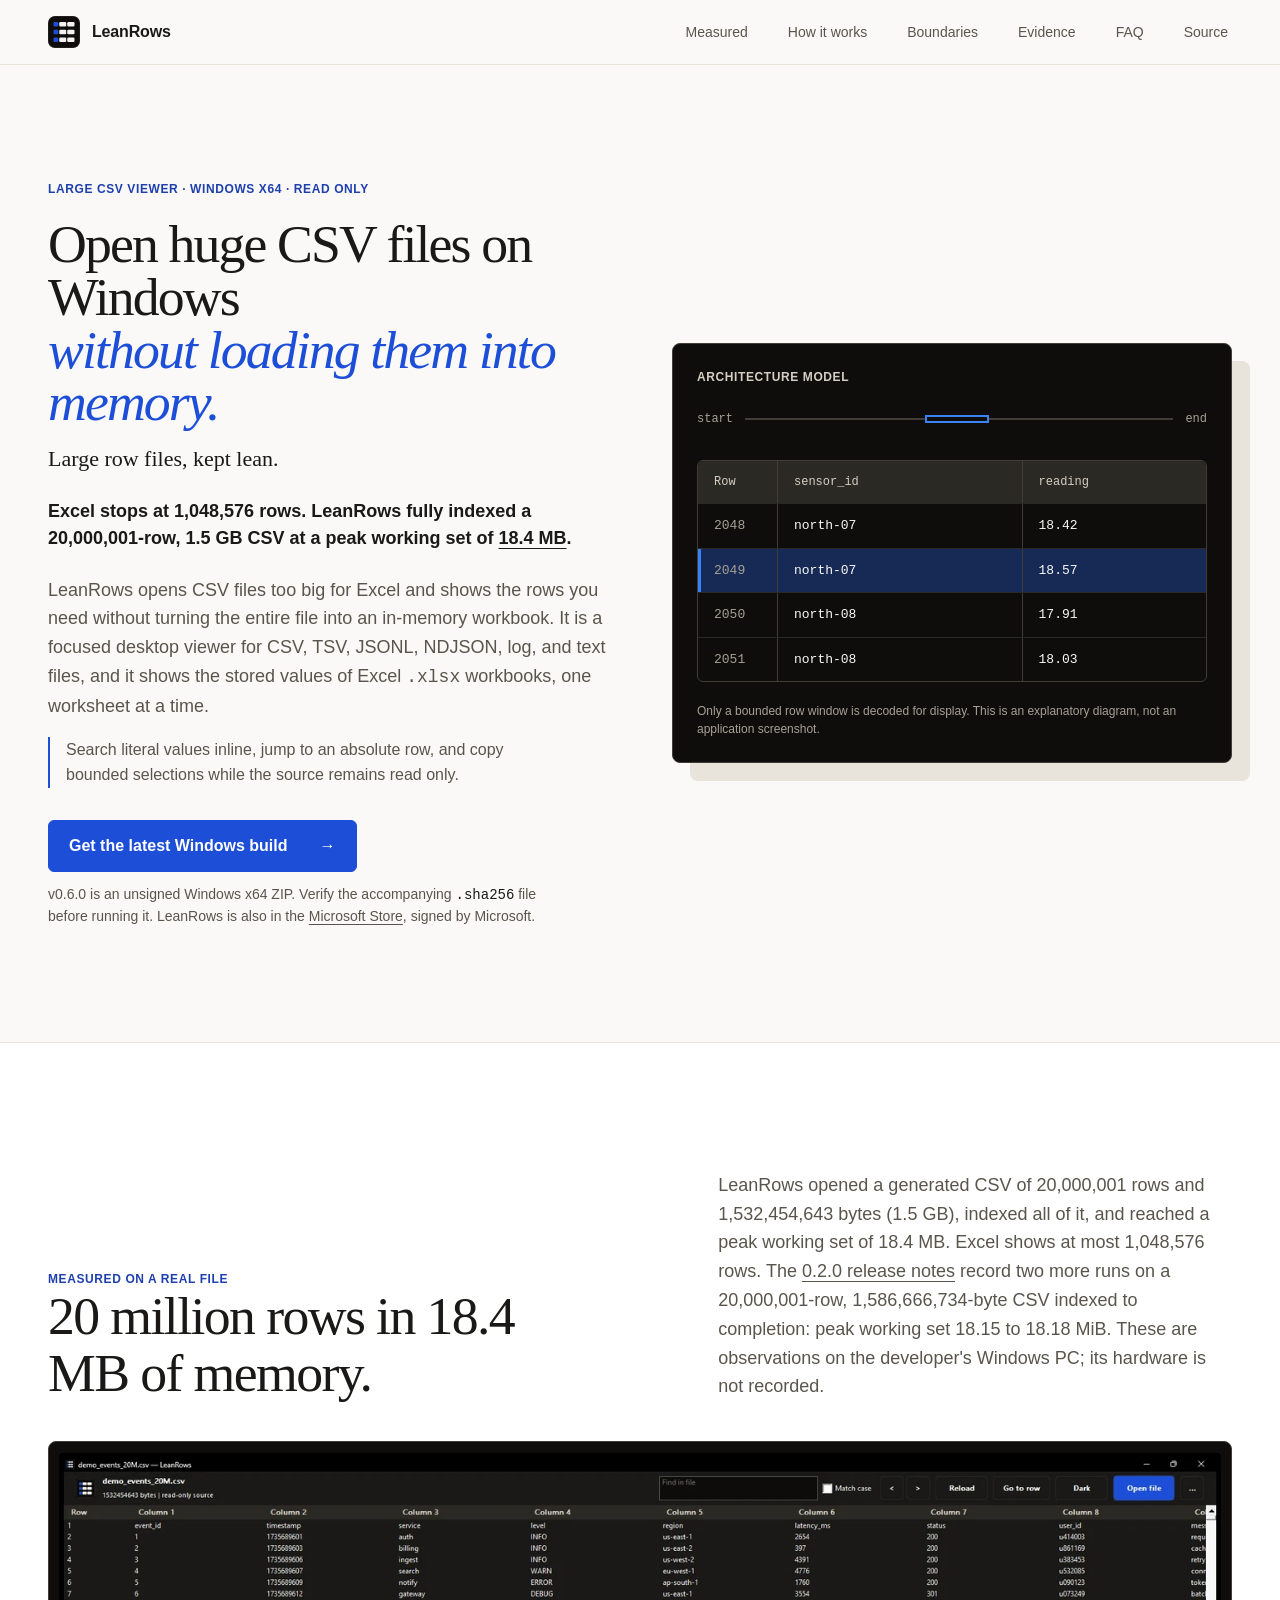
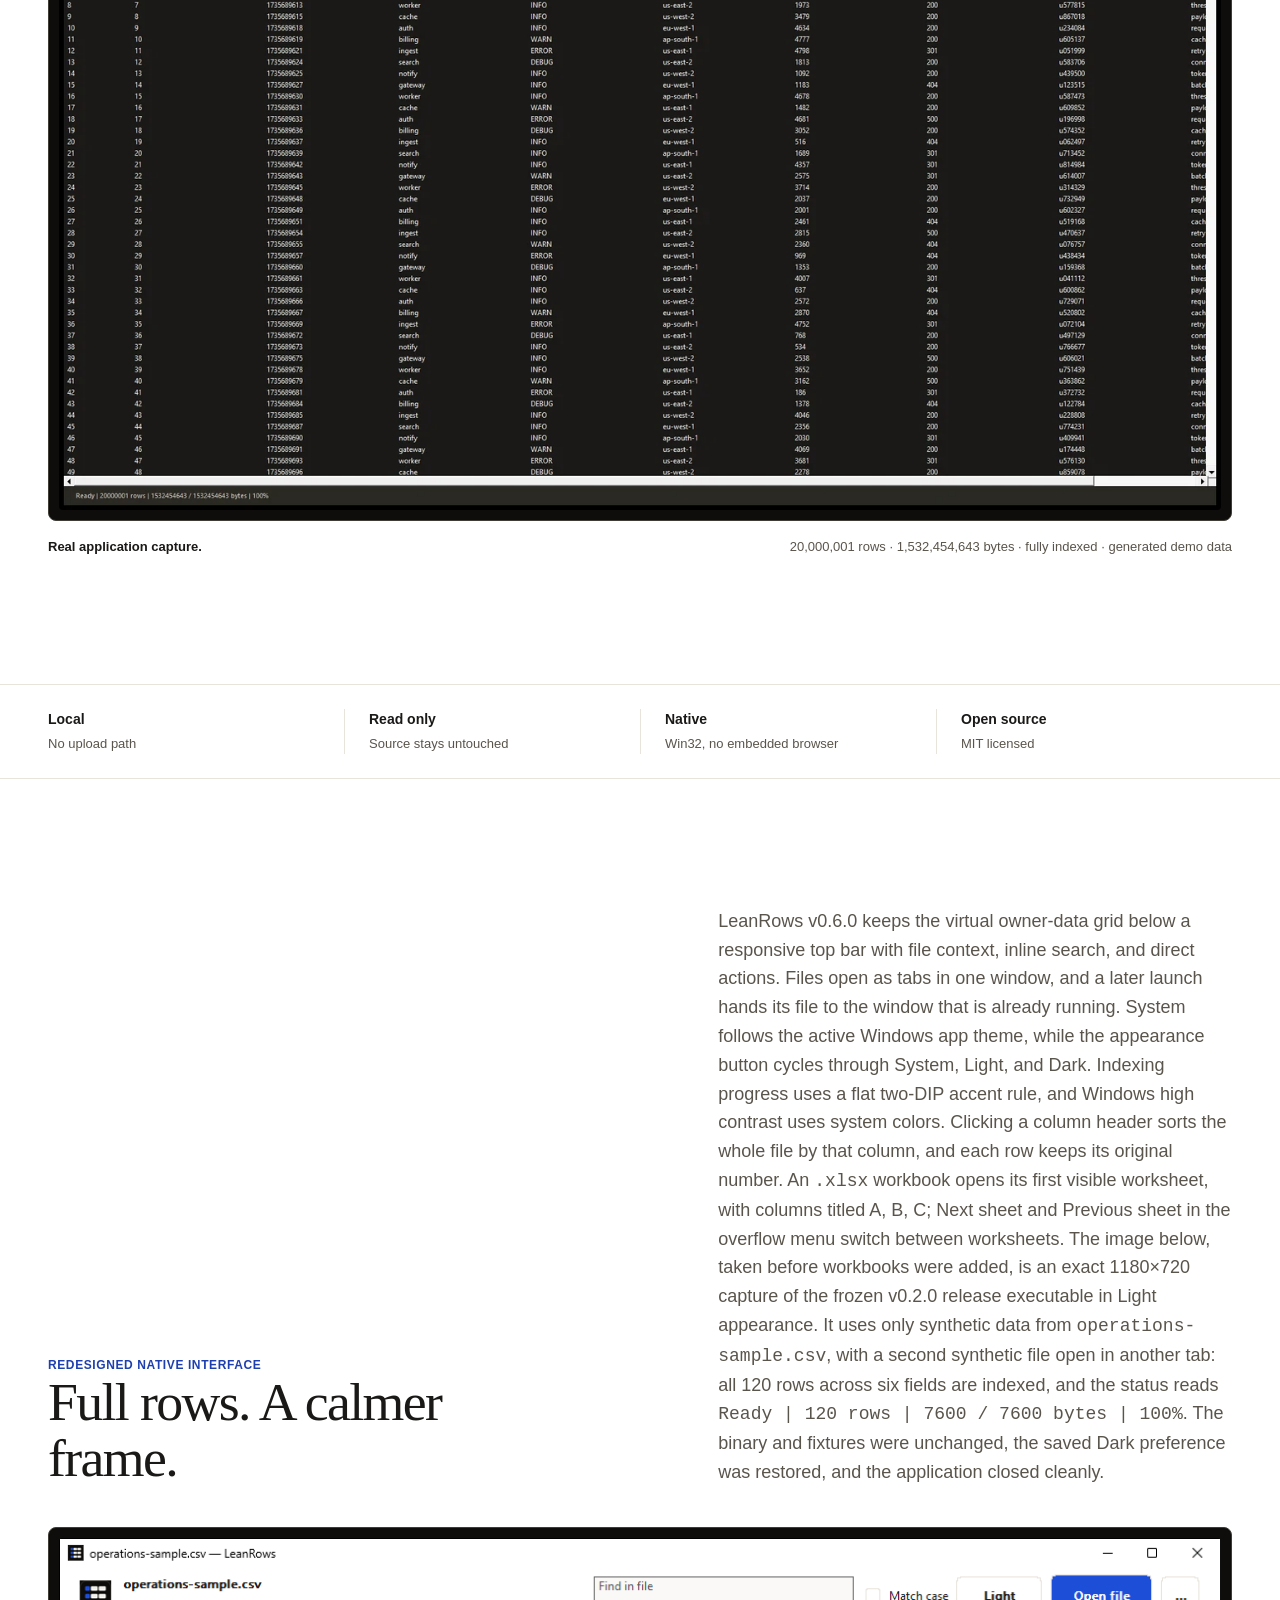
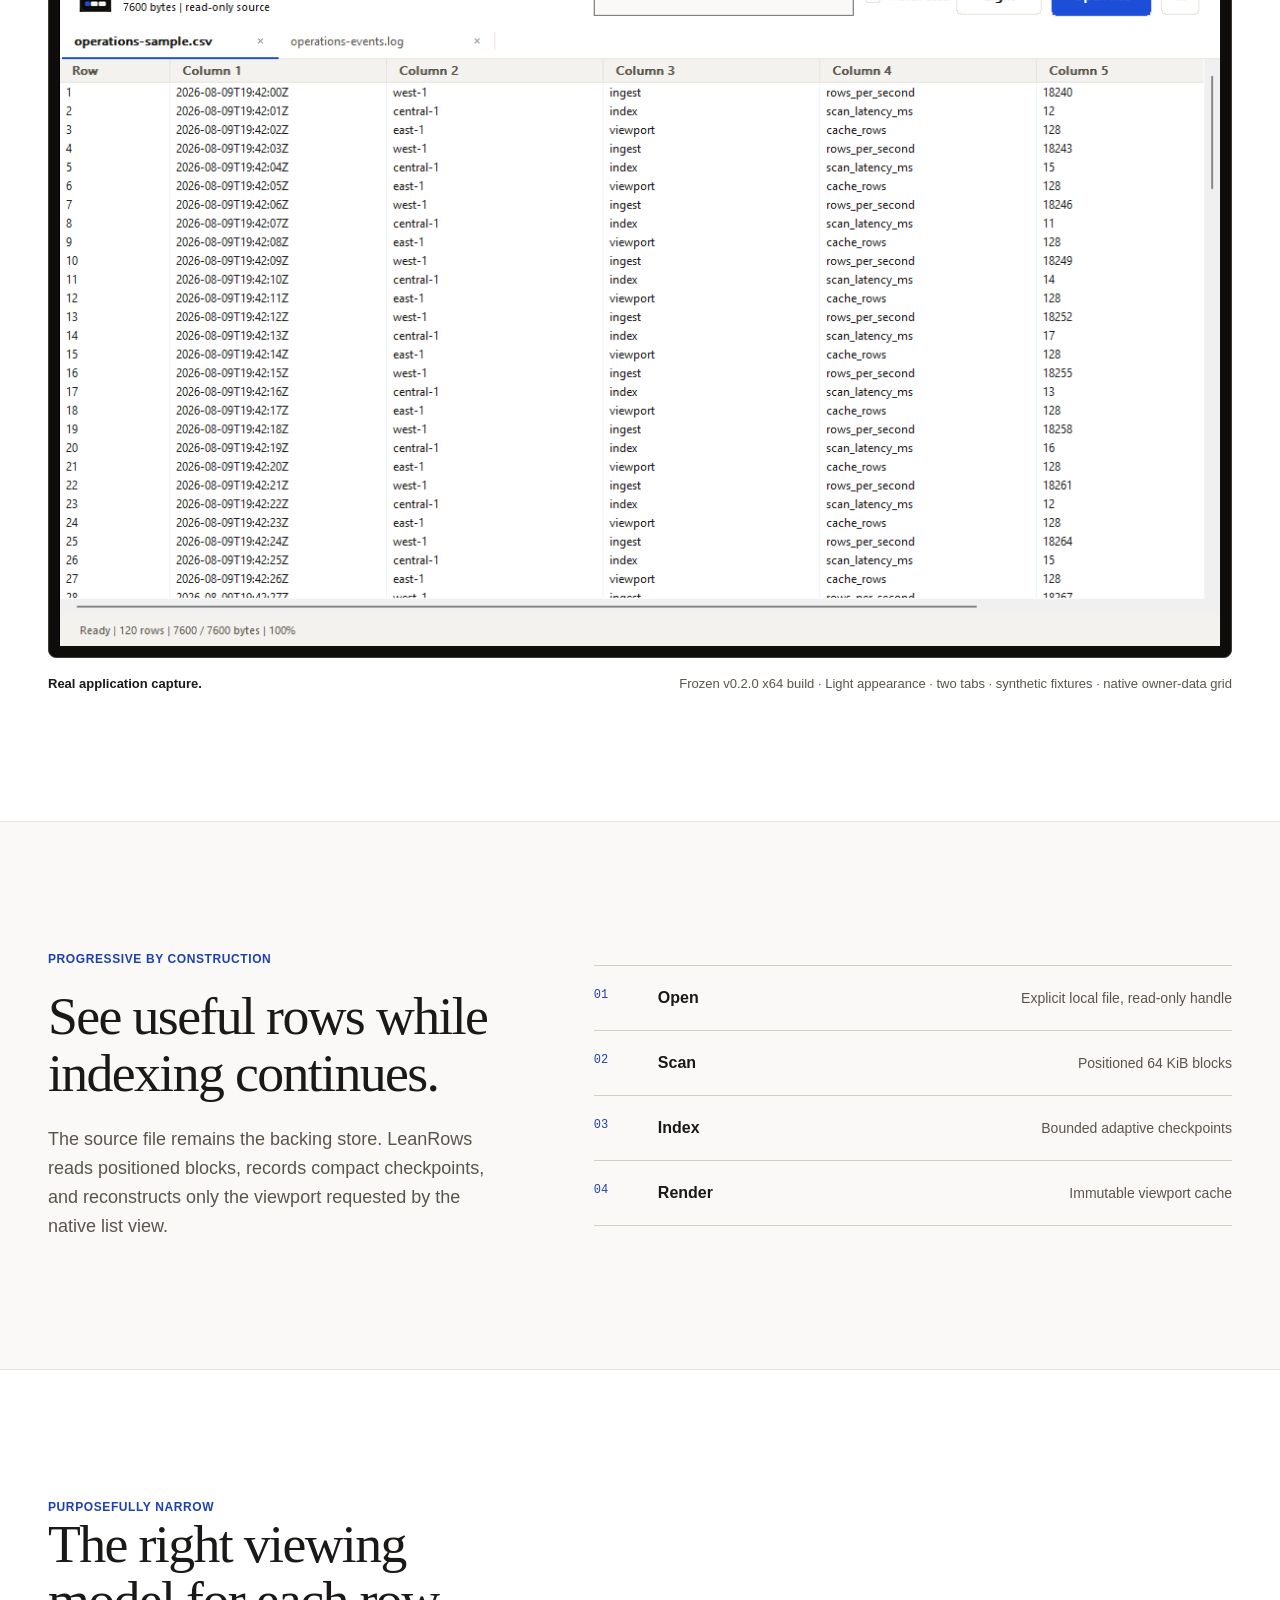
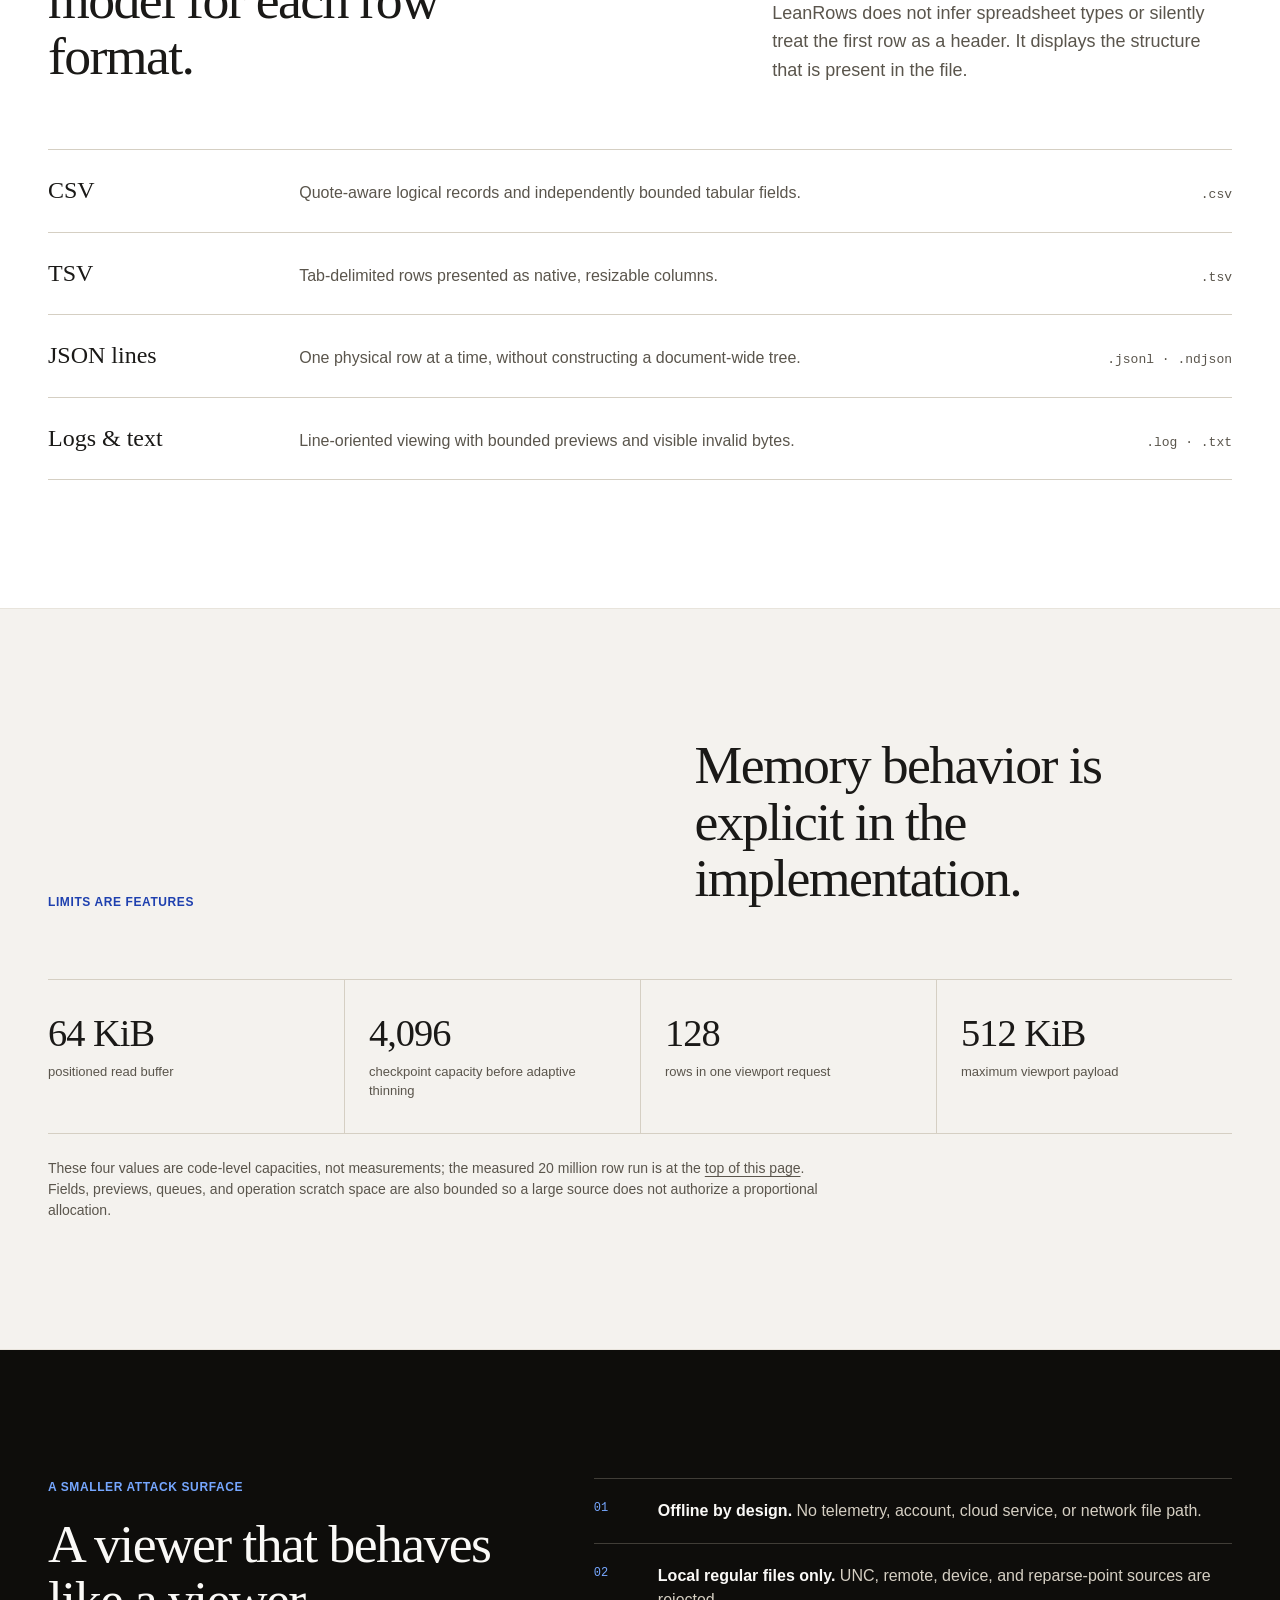
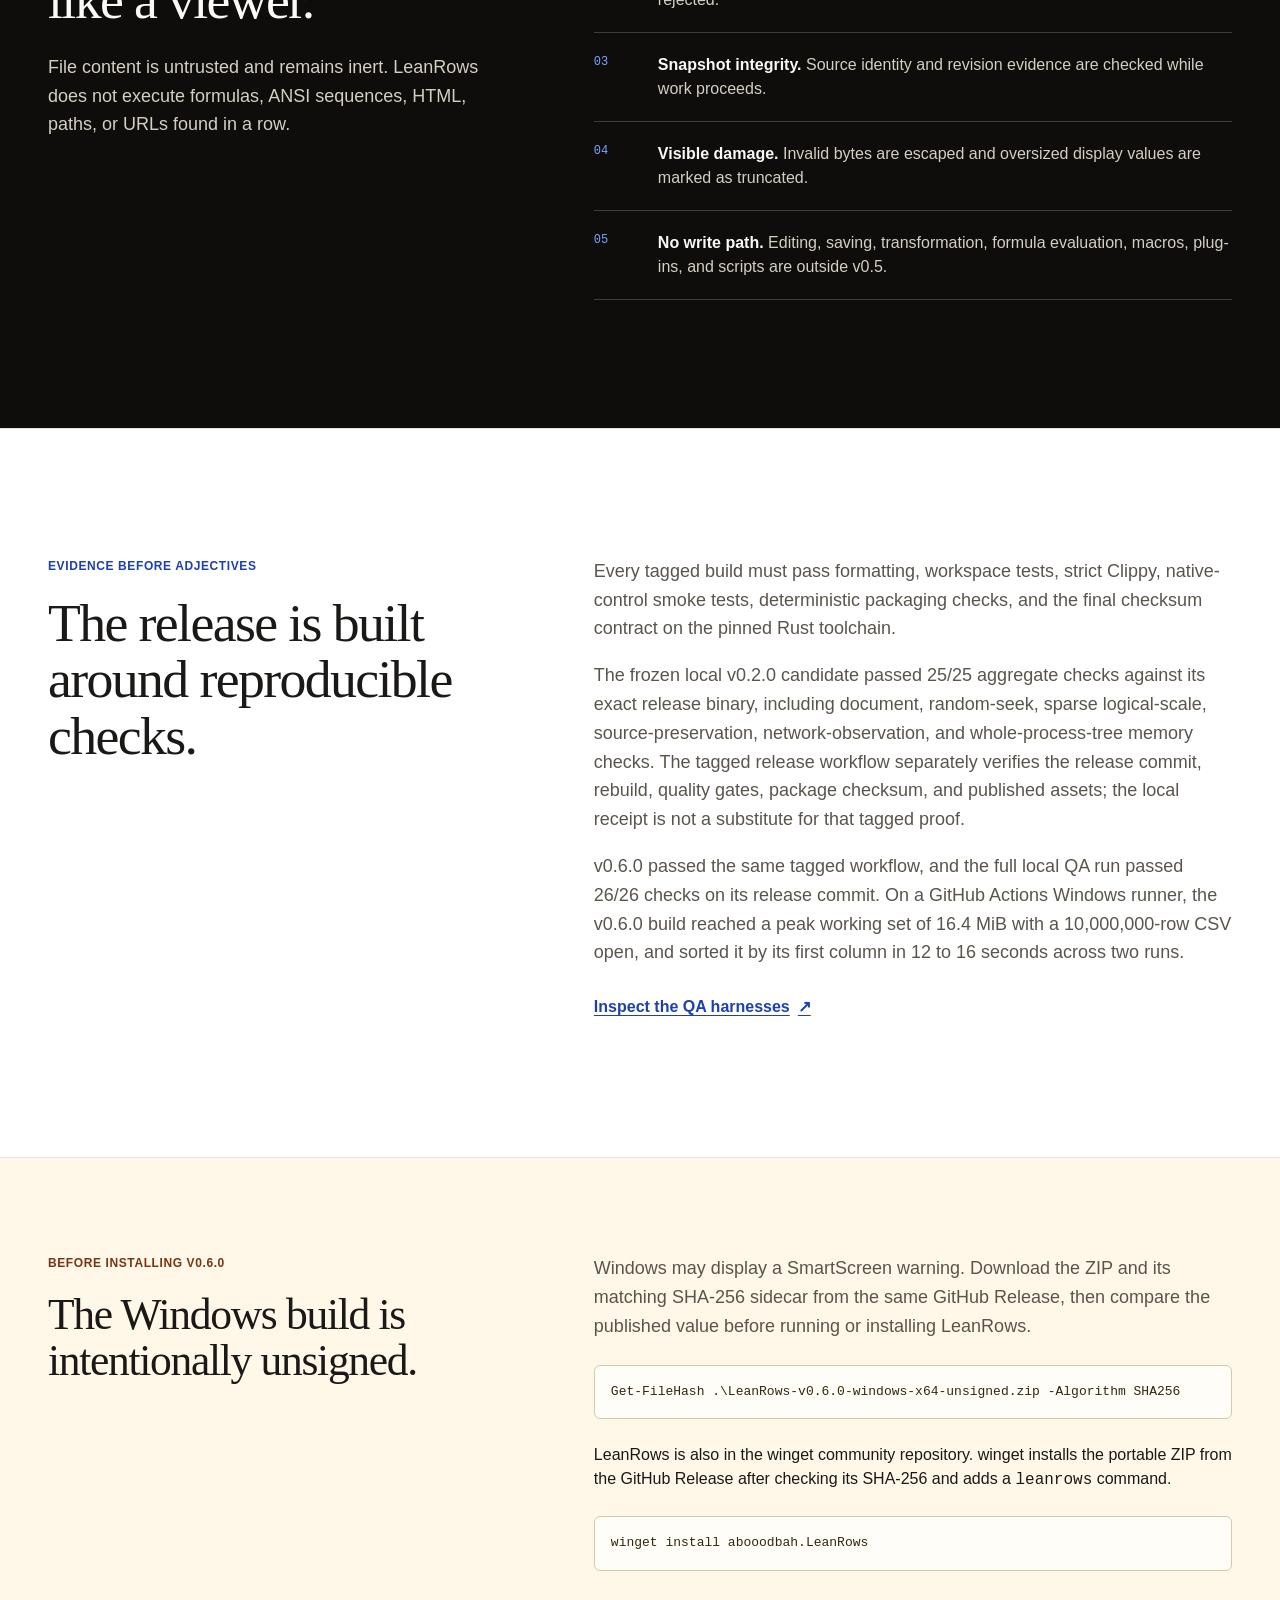
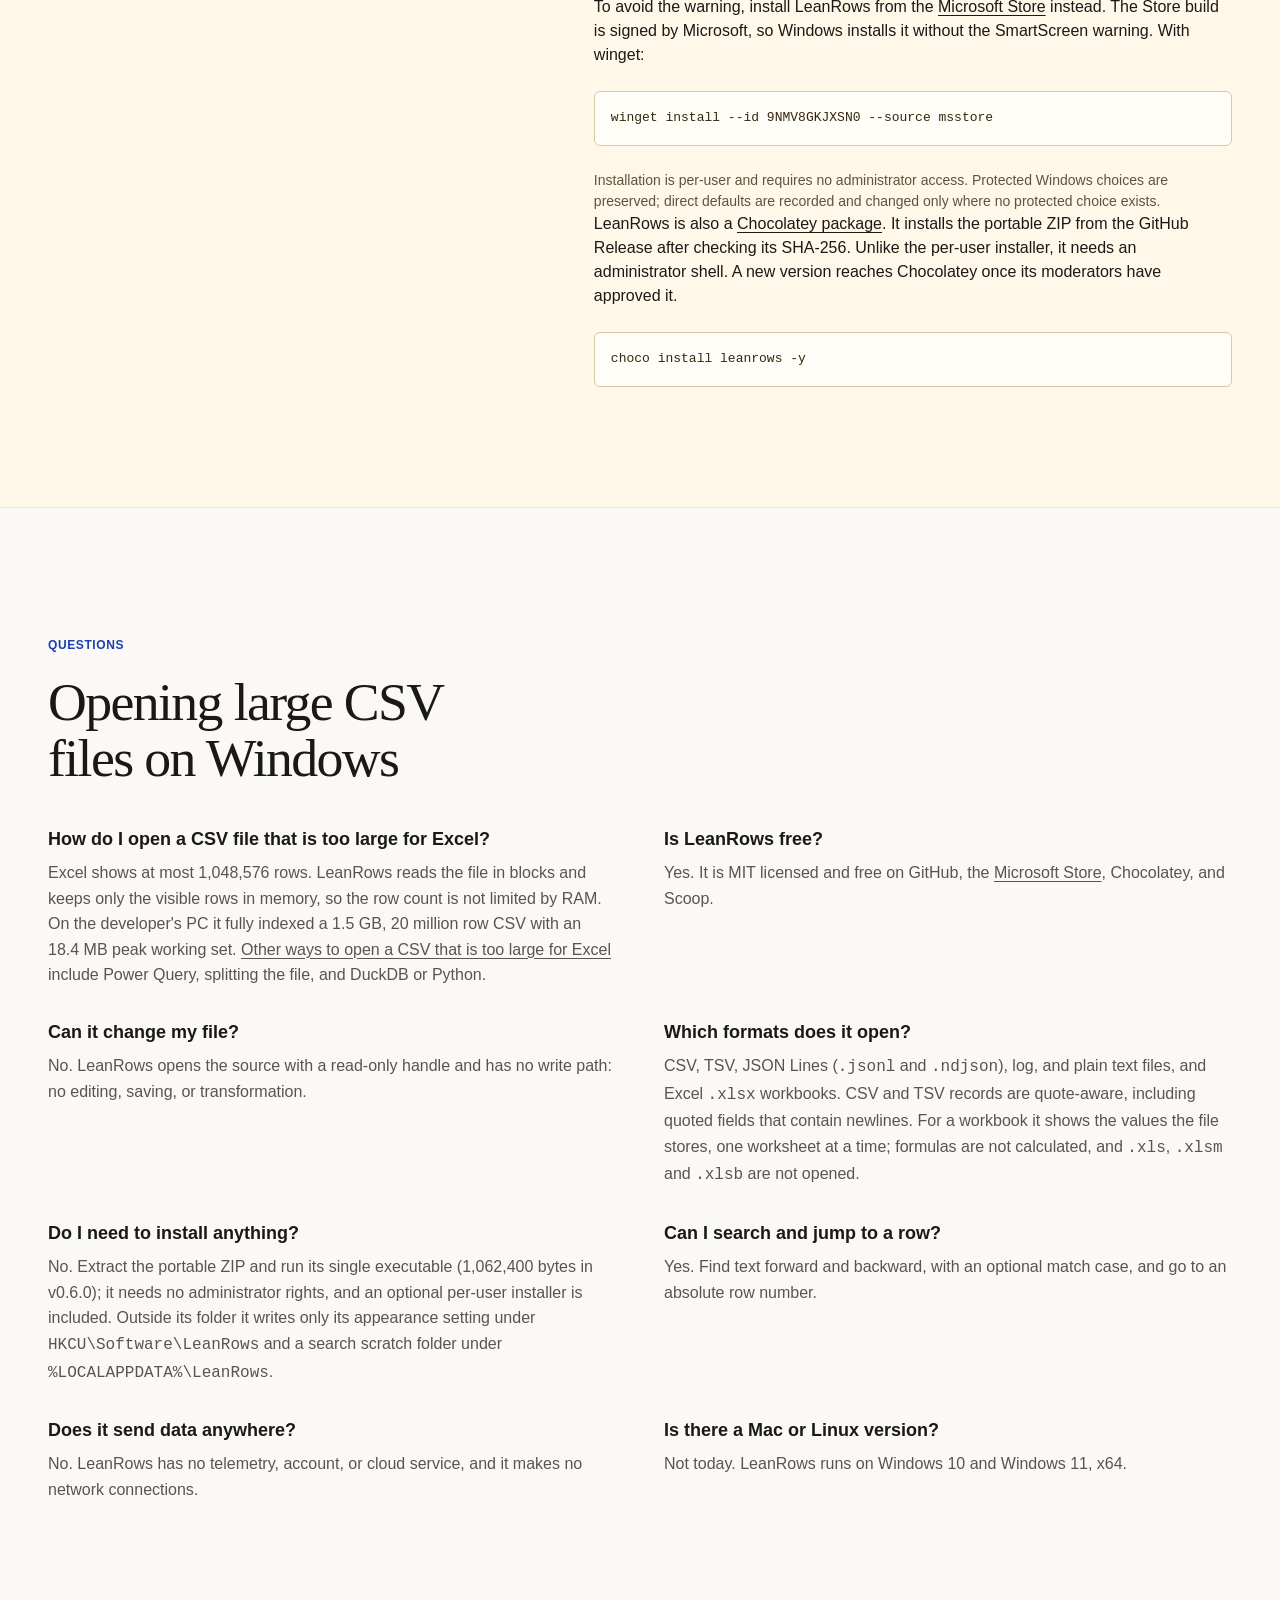
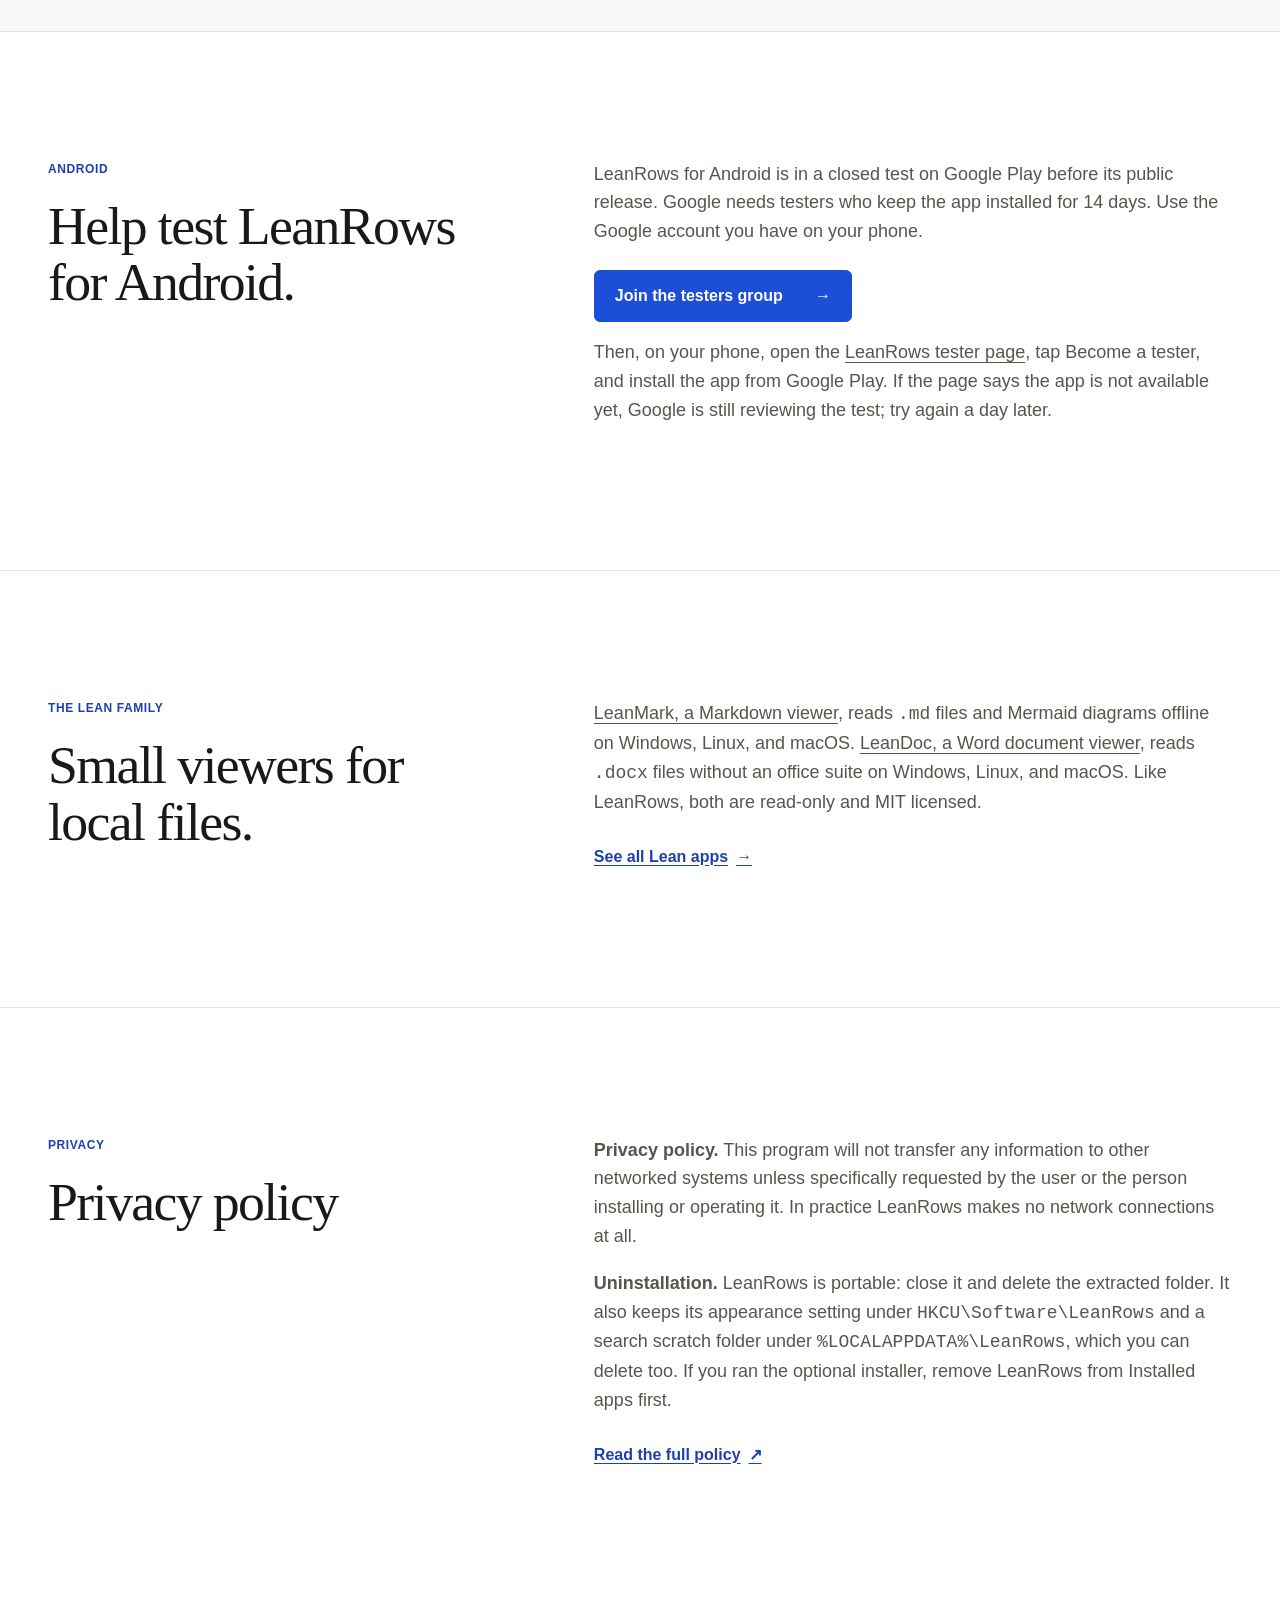
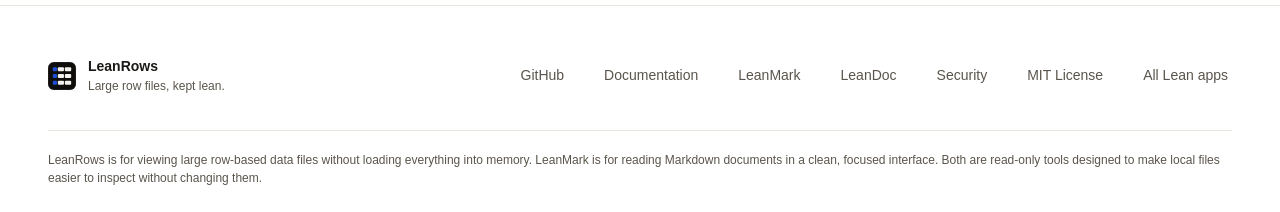
==== commit fe3b9ecc: "Record v0.6.0 publication verification VALIDATION_STATUS gets a published v0.6.0 section (release, p" ====
--- a/site/index.html
+++ b/site/index.html
@@ -412,10 +412,11 @@
               tagged proof.
             </p>
             <p>
-              v0.5.0 passed the same tagged workflow; the full local QA run was not
-              repeated for it. On a GitHub Actions Windows runner, the v0.5.0 build
-              reached a peak working set of 16.3 MiB with a 10,000,000-row CSV open,
-              and sorted it by its first column in about 14 seconds.
+              v0.6.0 passed the same tagged workflow, and the full local QA run passed
+              26/26 checks on its release commit. On a GitHub Actions Windows runner,
+              the v0.6.0 build reached a peak working set of 16.4 MiB with a
+              10,000,000-row CSV open, and sorted it by its first column in 12 to 16
+              seconds across two runs.
             </p>
             <a class="text-link" href="https://github.com/abooodbah/leanrows/tree/main/tests/qa">
               Inspect the QA harnesses <span aria-hidden="true">↗</span>
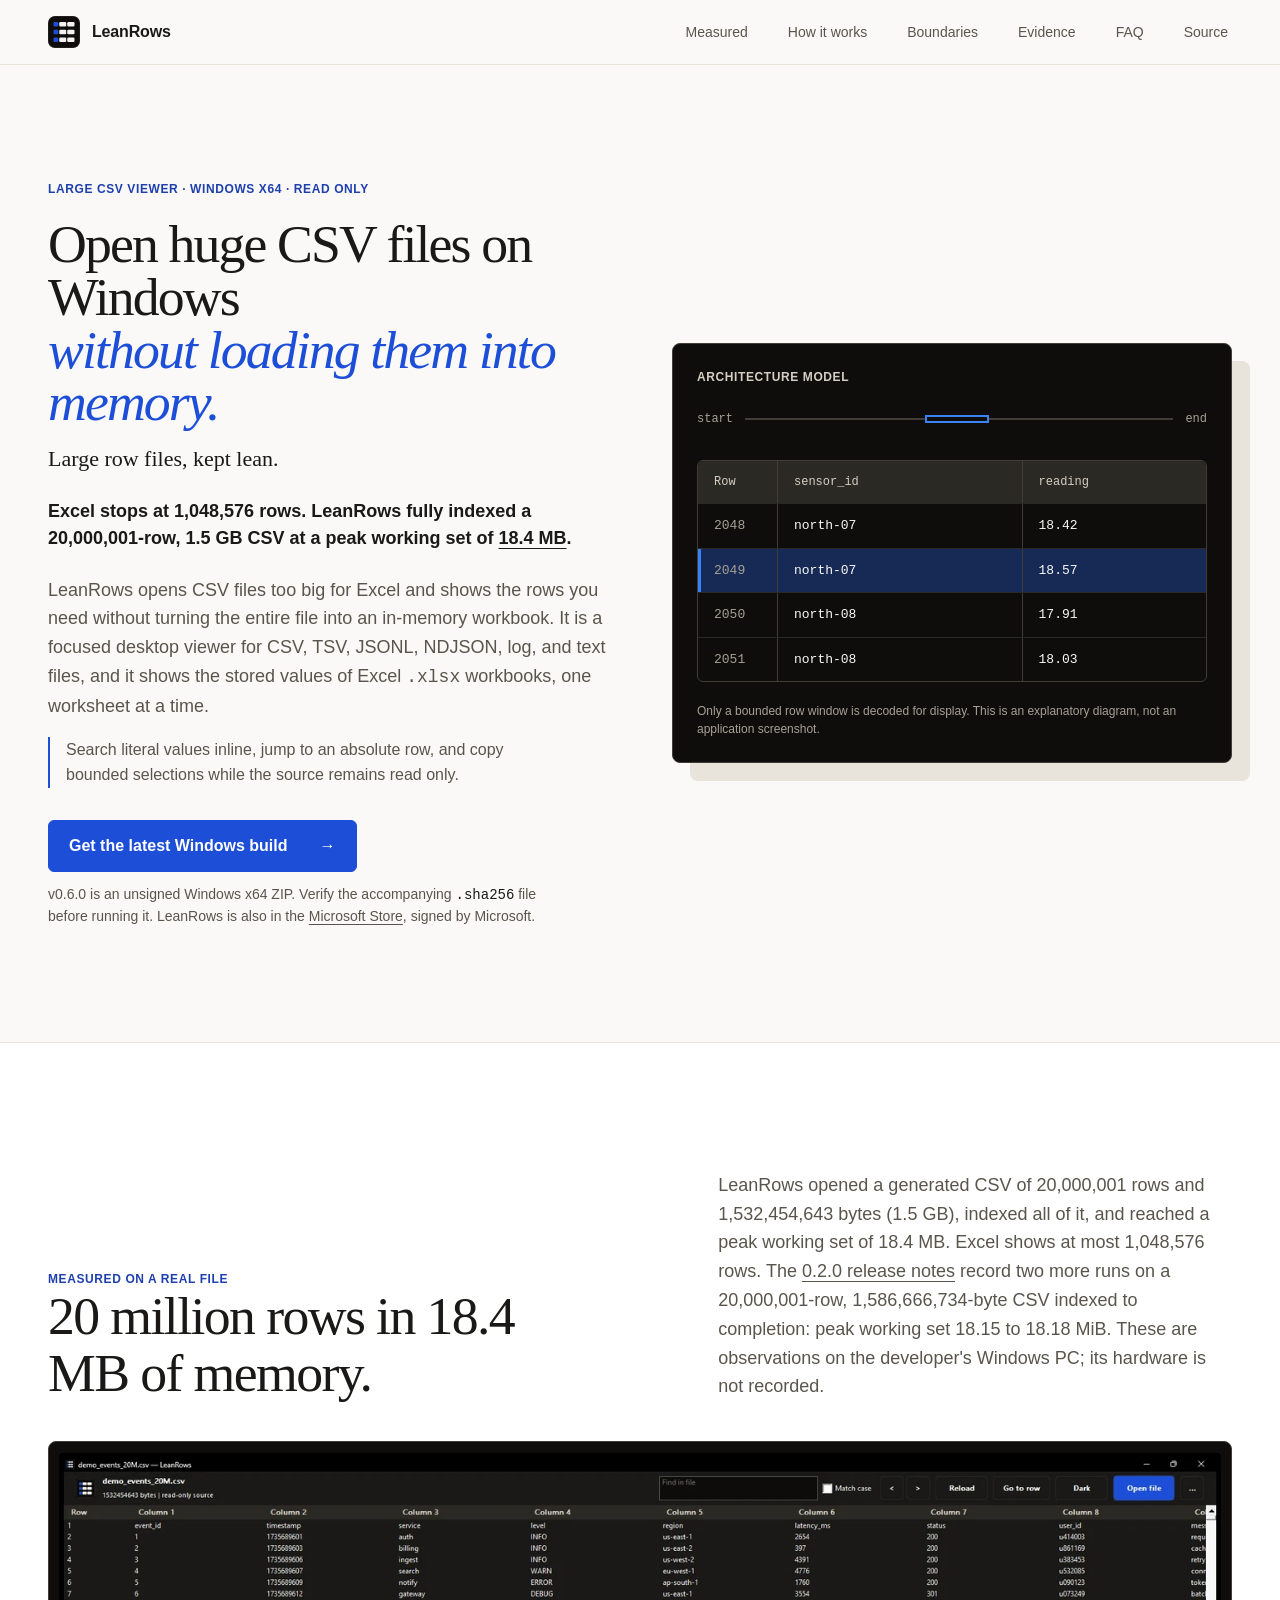
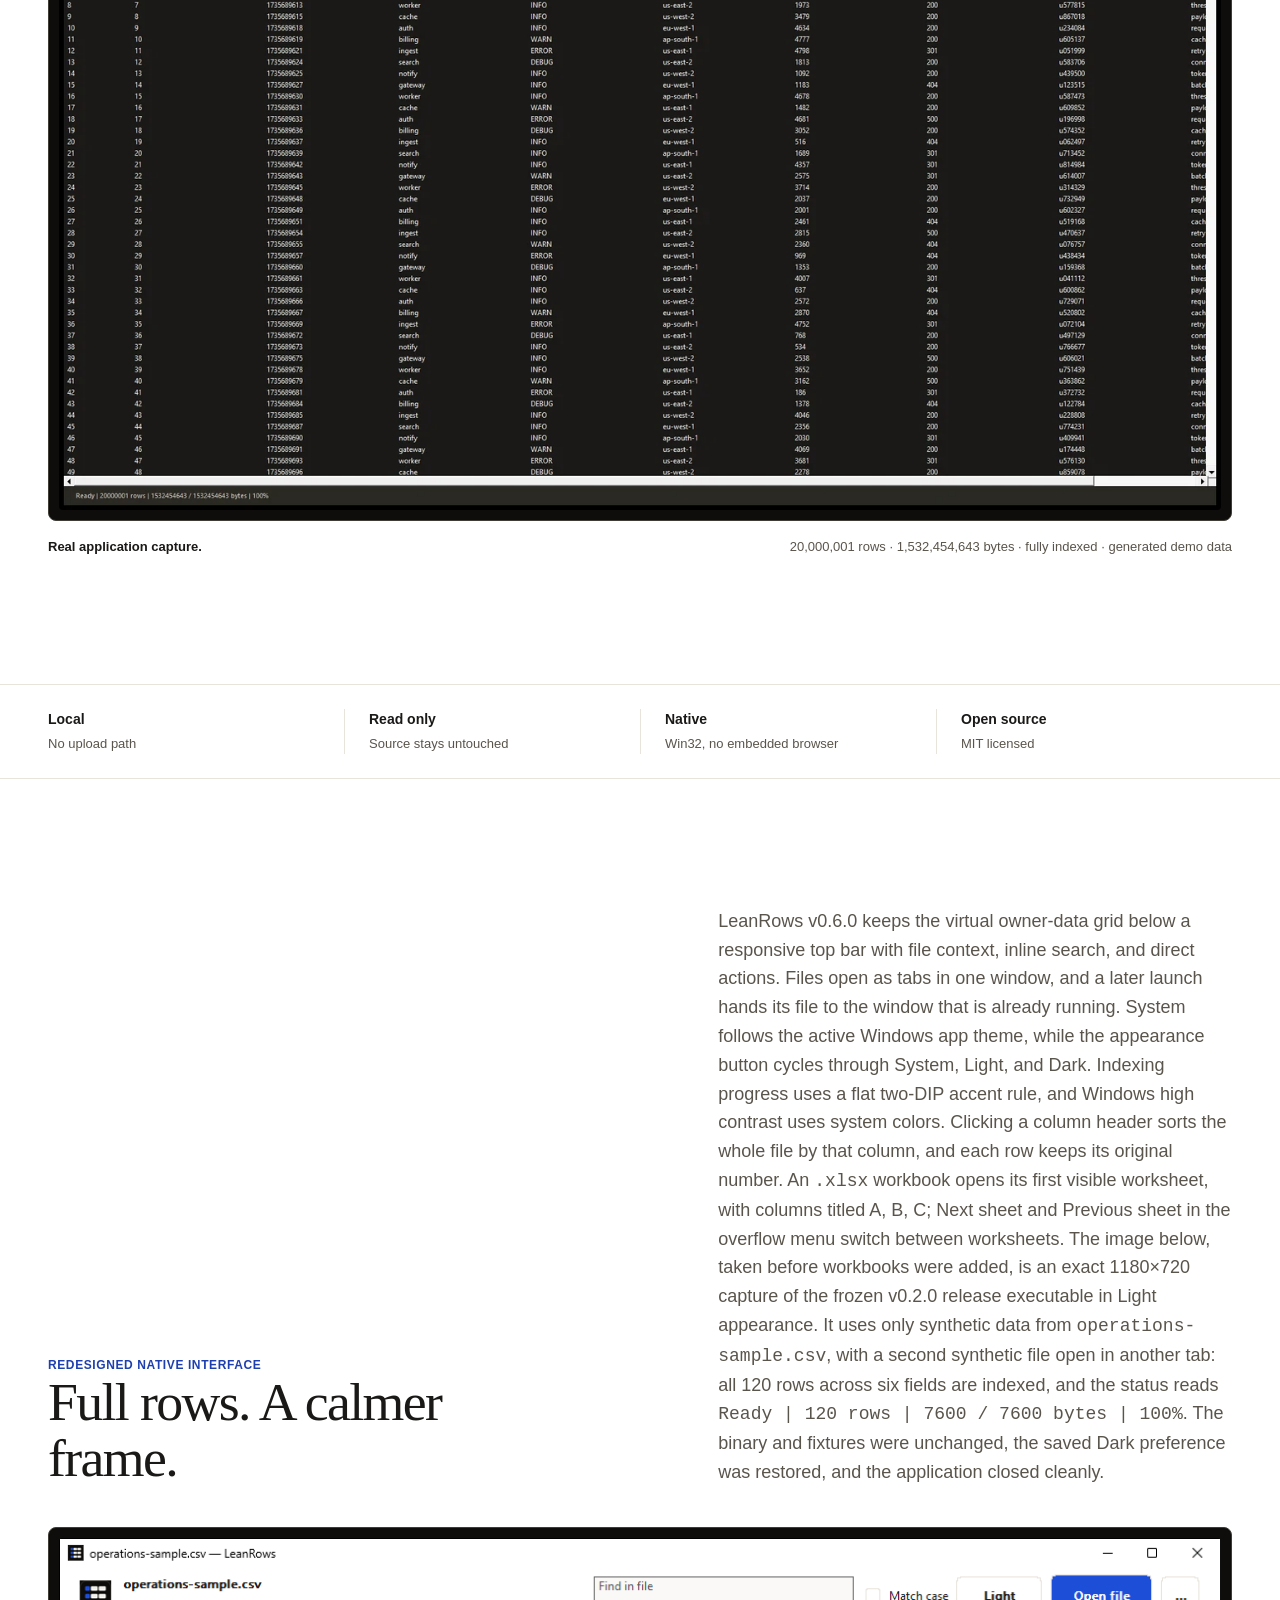
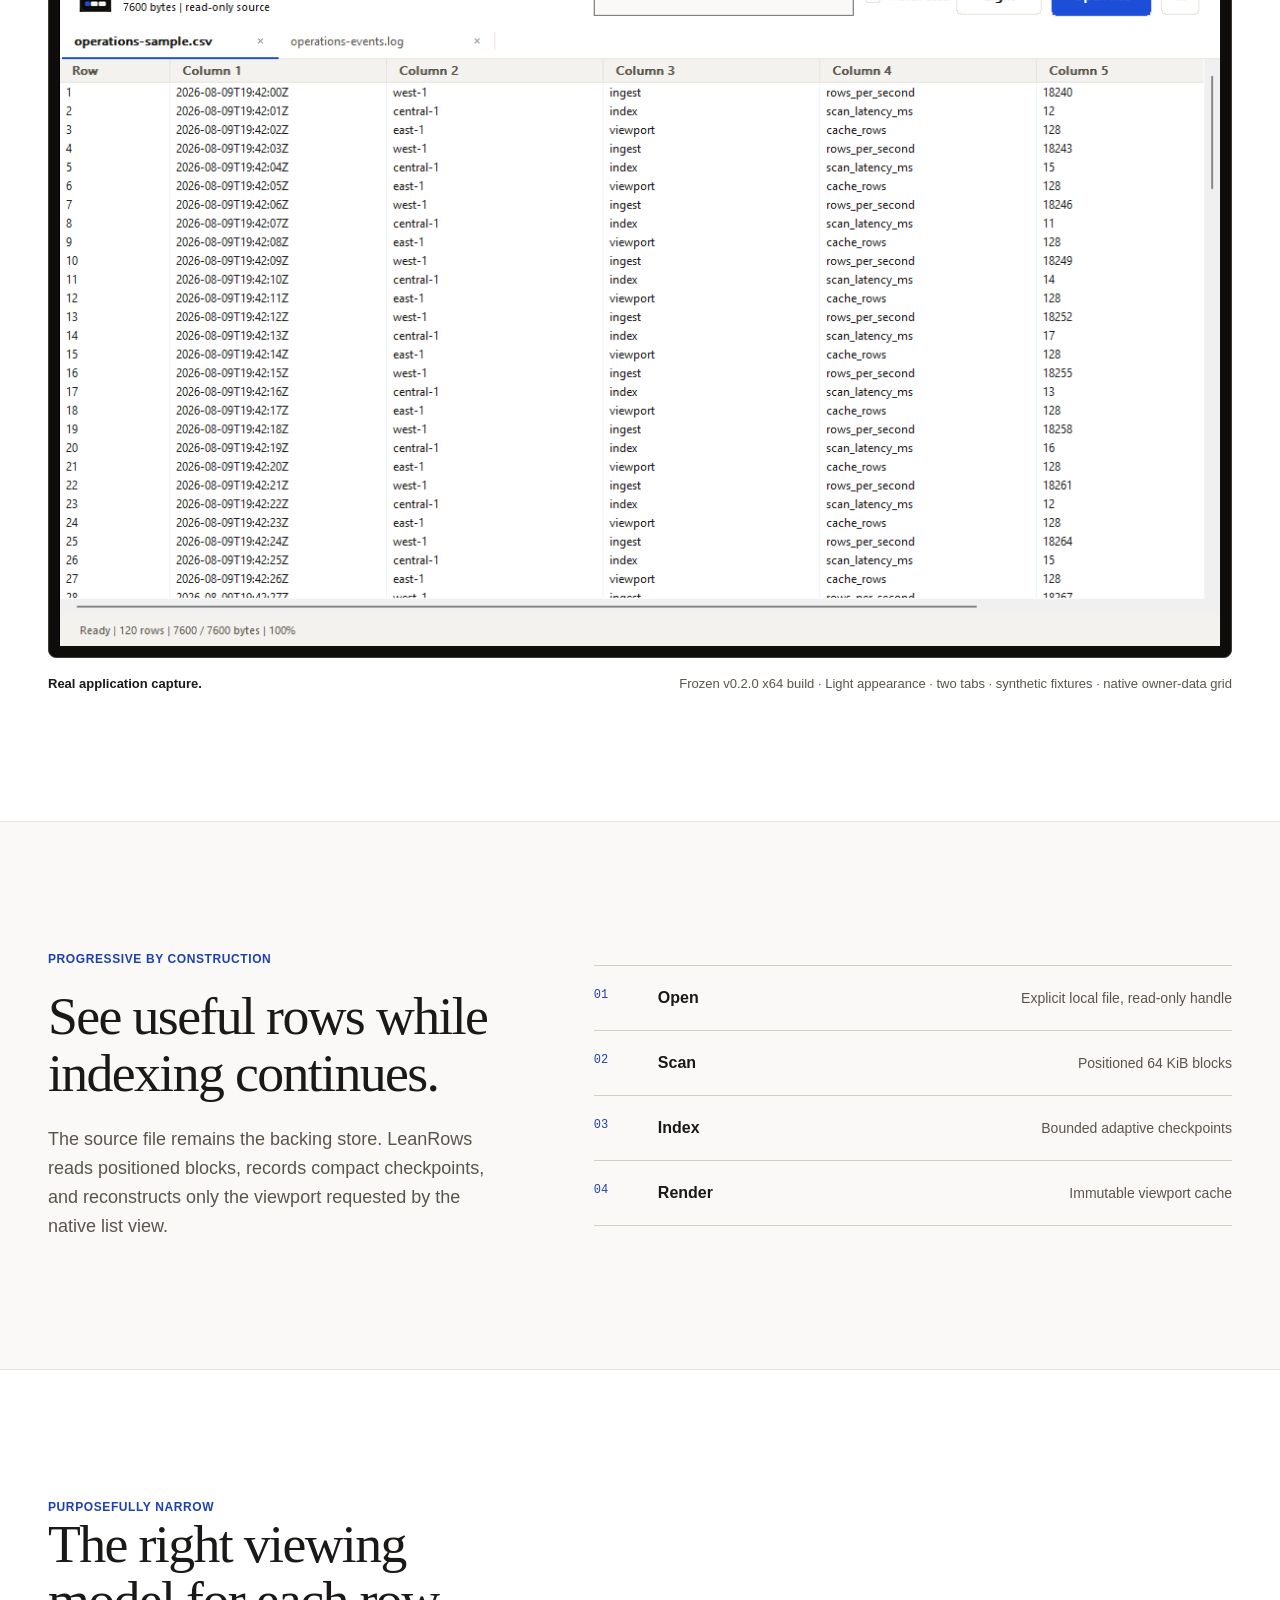
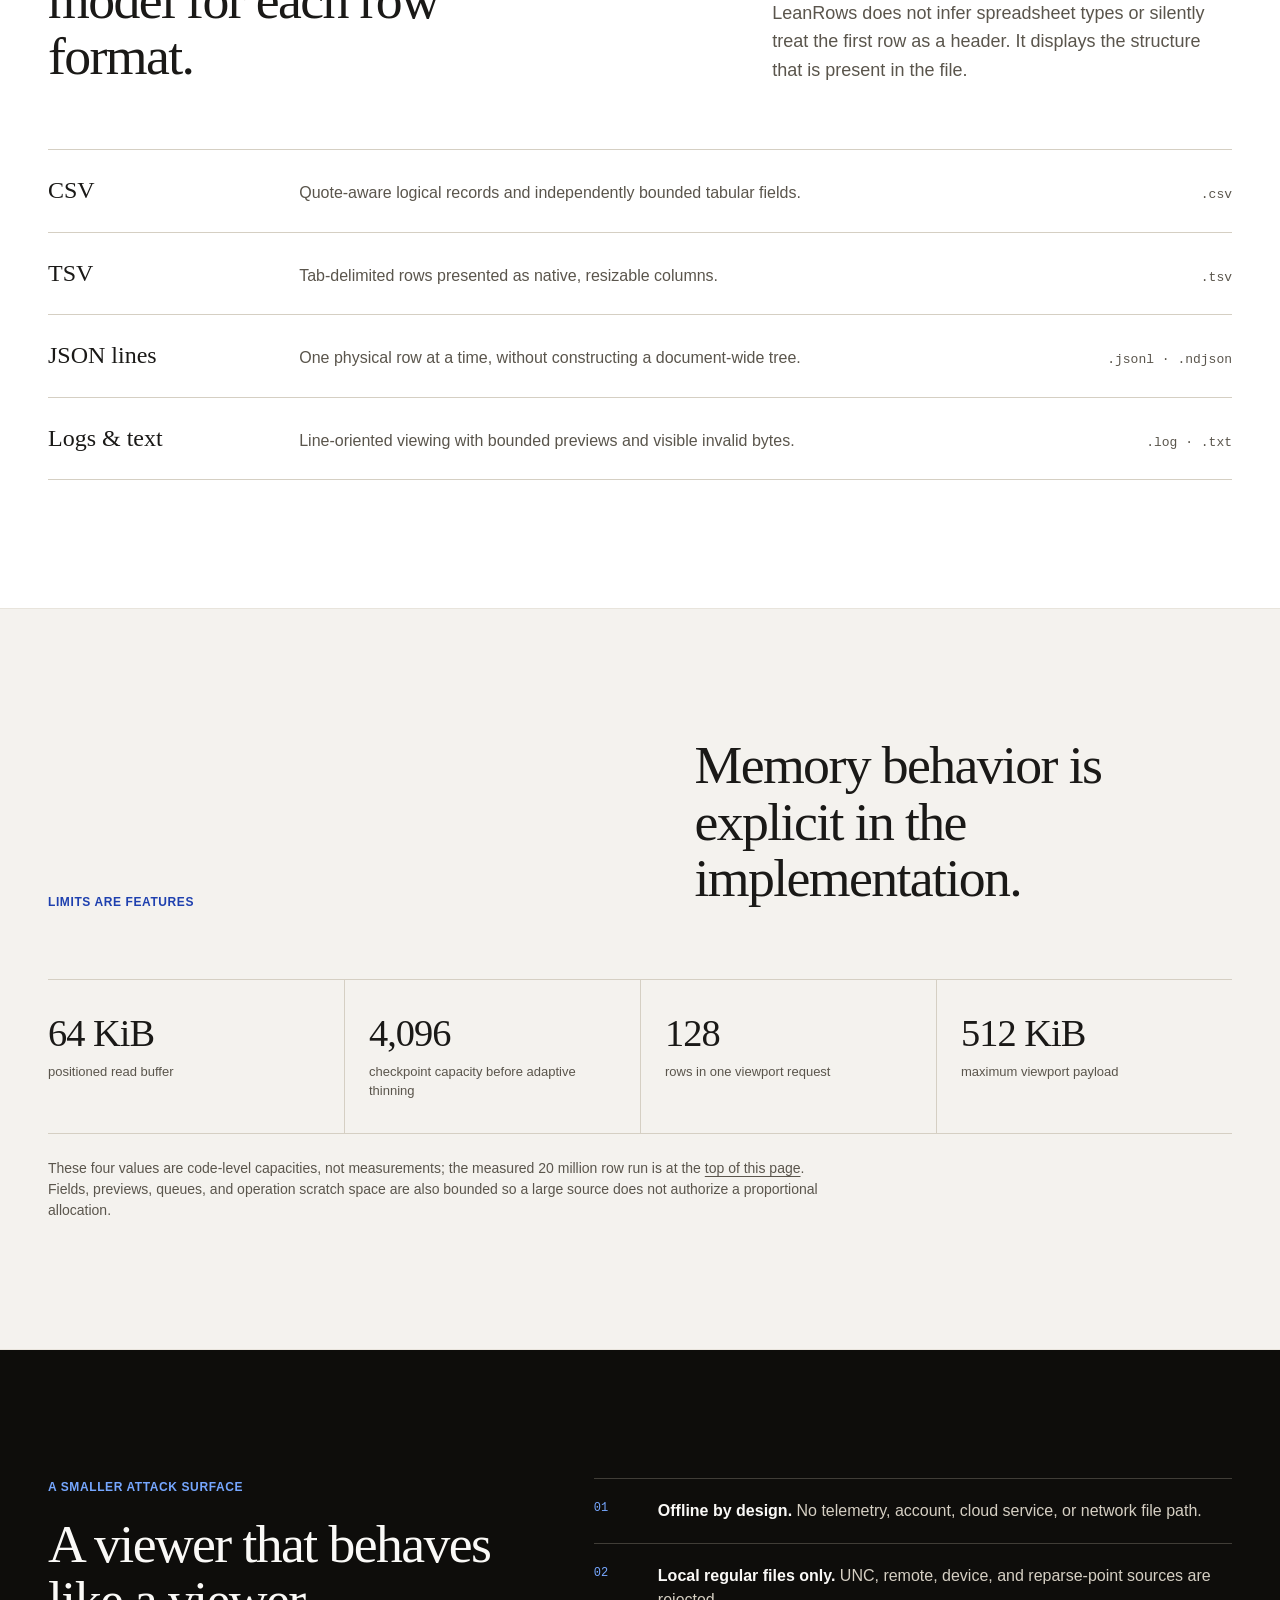
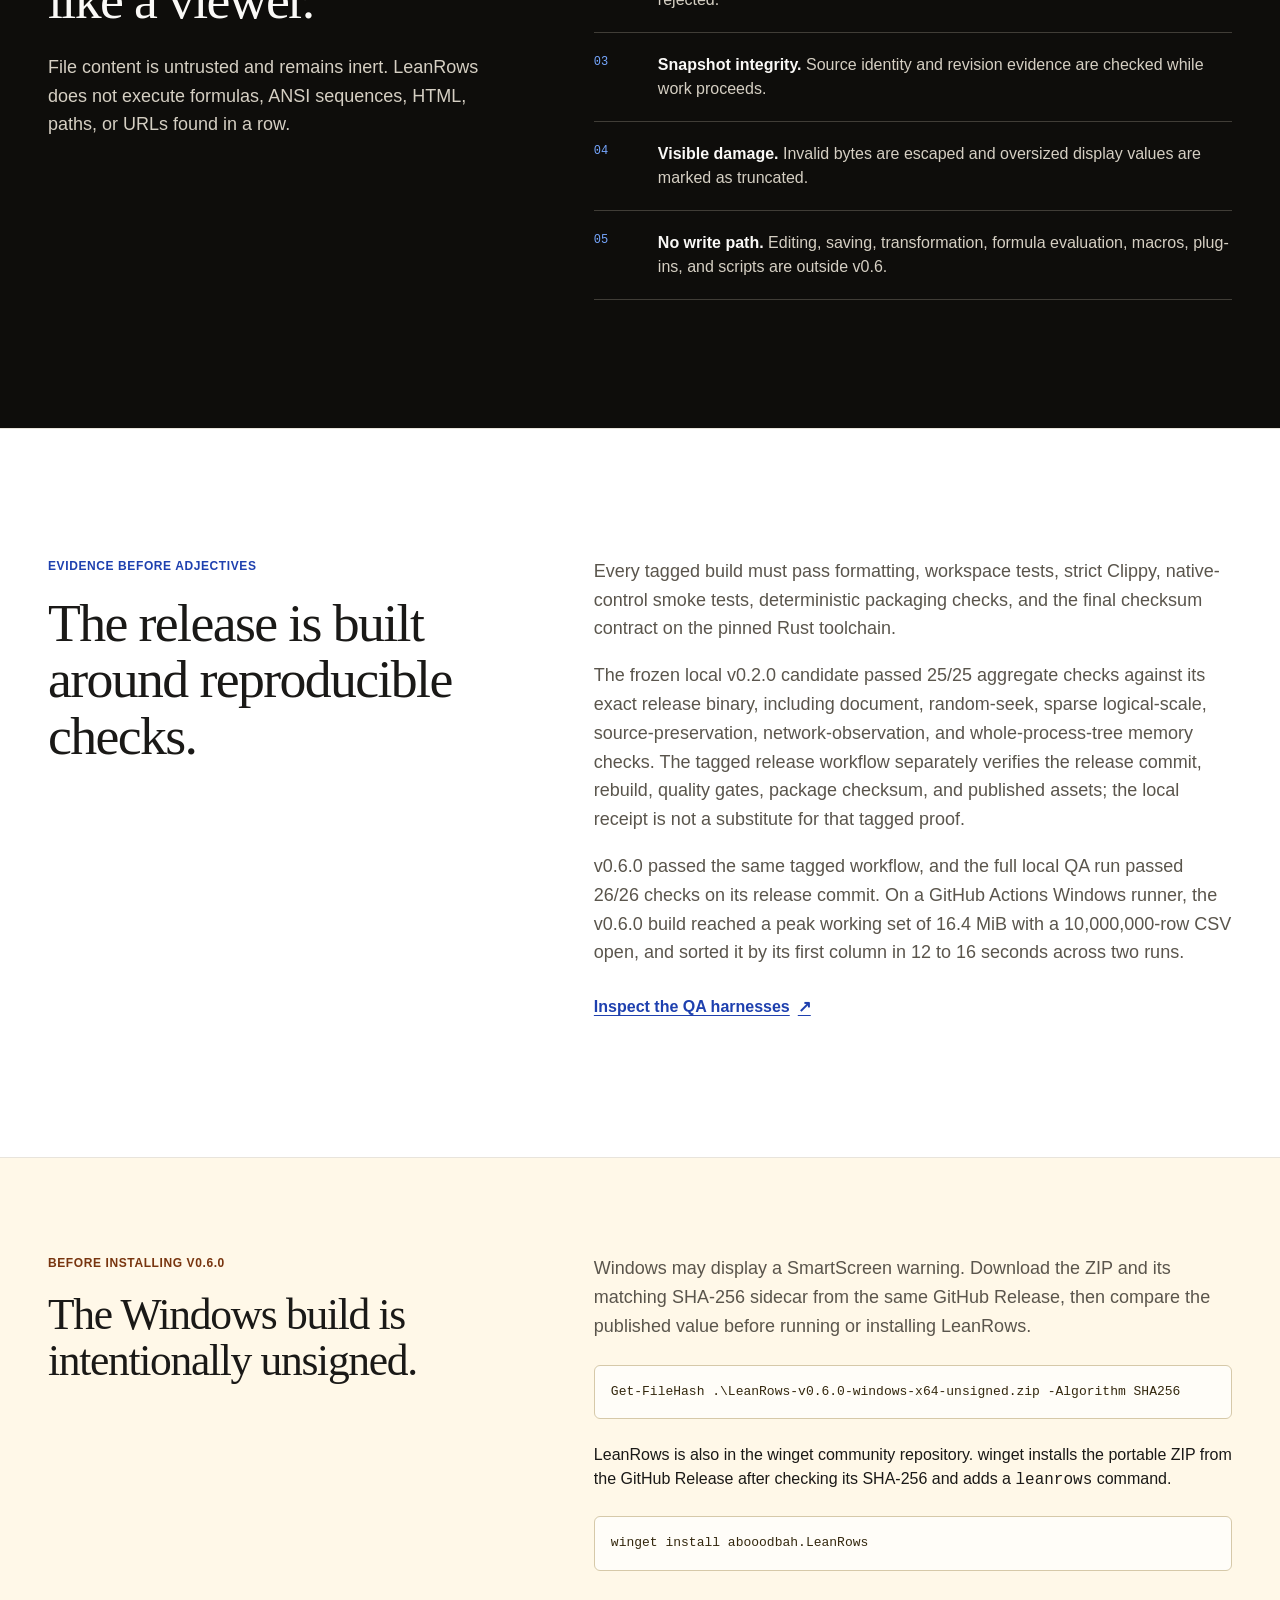
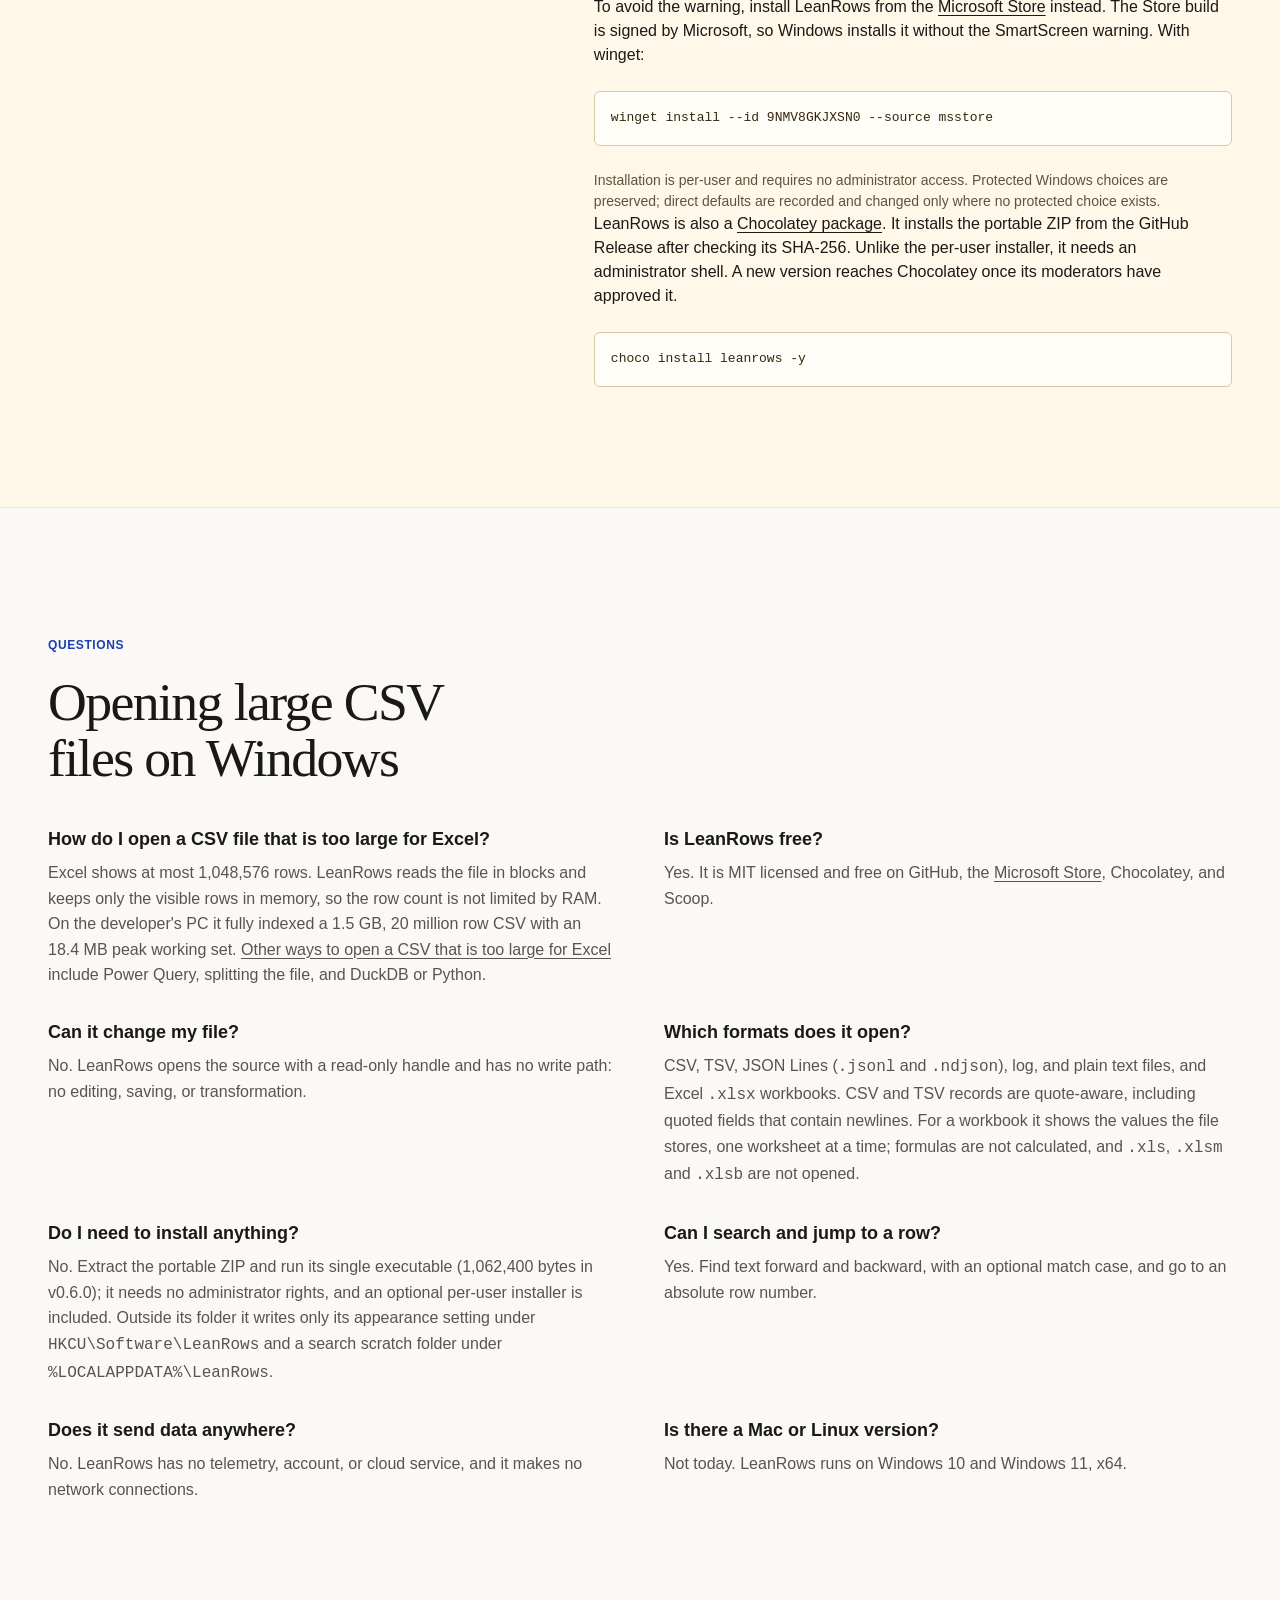
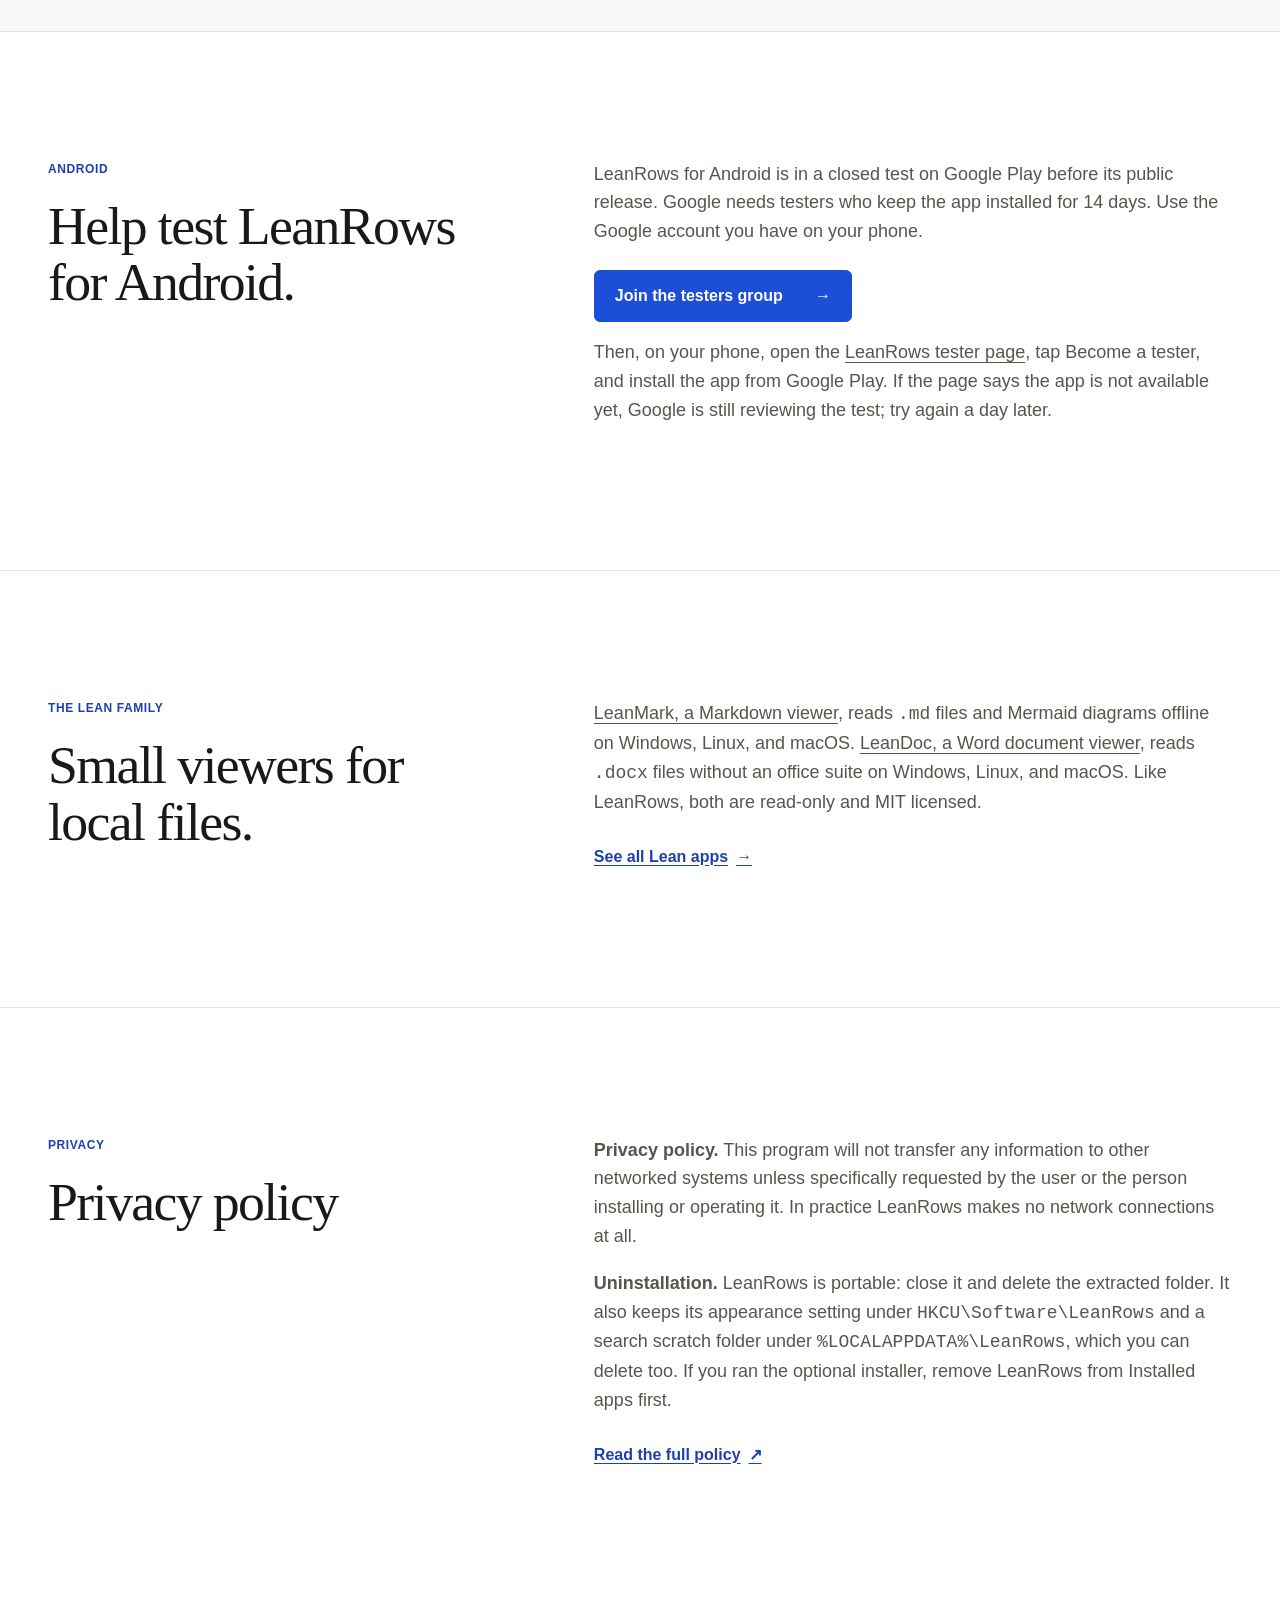
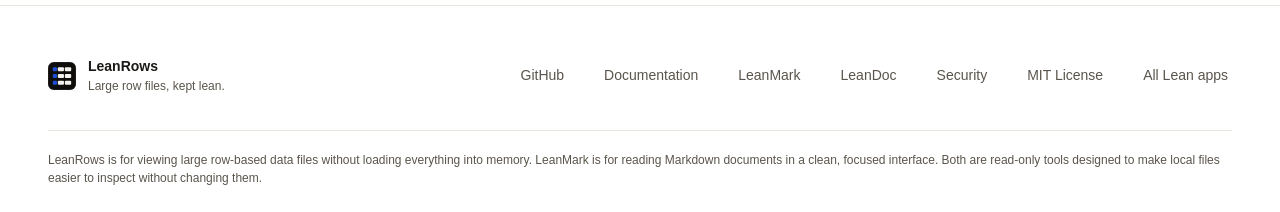
==== commit 80a578df: "Site: name v0.6 in the no-write-path boundary" ====
--- a/site/index.html
+++ b/site/index.html
@@ -385,7 +385,7 @@
             <li><span>02</span><p><strong>Local regular files only.</strong> UNC, remote, device, and reparse-point sources are rejected.</p></li>
             <li><span>03</span><p><strong>Snapshot integrity.</strong> Source identity and revision evidence are checked while work proceeds.</p></li>
             <li><span>04</span><p><strong>Visible damage.</strong> Invalid bytes are escaped and oversized display values are marked as truncated.</p></li>
-            <li><span>05</span><p><strong>No write path.</strong> Editing, saving, transformation, formula evaluation, macros, plug-ins, and scripts are outside v0.5.</p></li>
+            <li><span>05</span><p><strong>No write path.</strong> Editing, saving, transformation, formula evaluation, macros, plug-ins, and scripts are outside v0.6.</p></li>
           </ul>
         </div>
       </section>
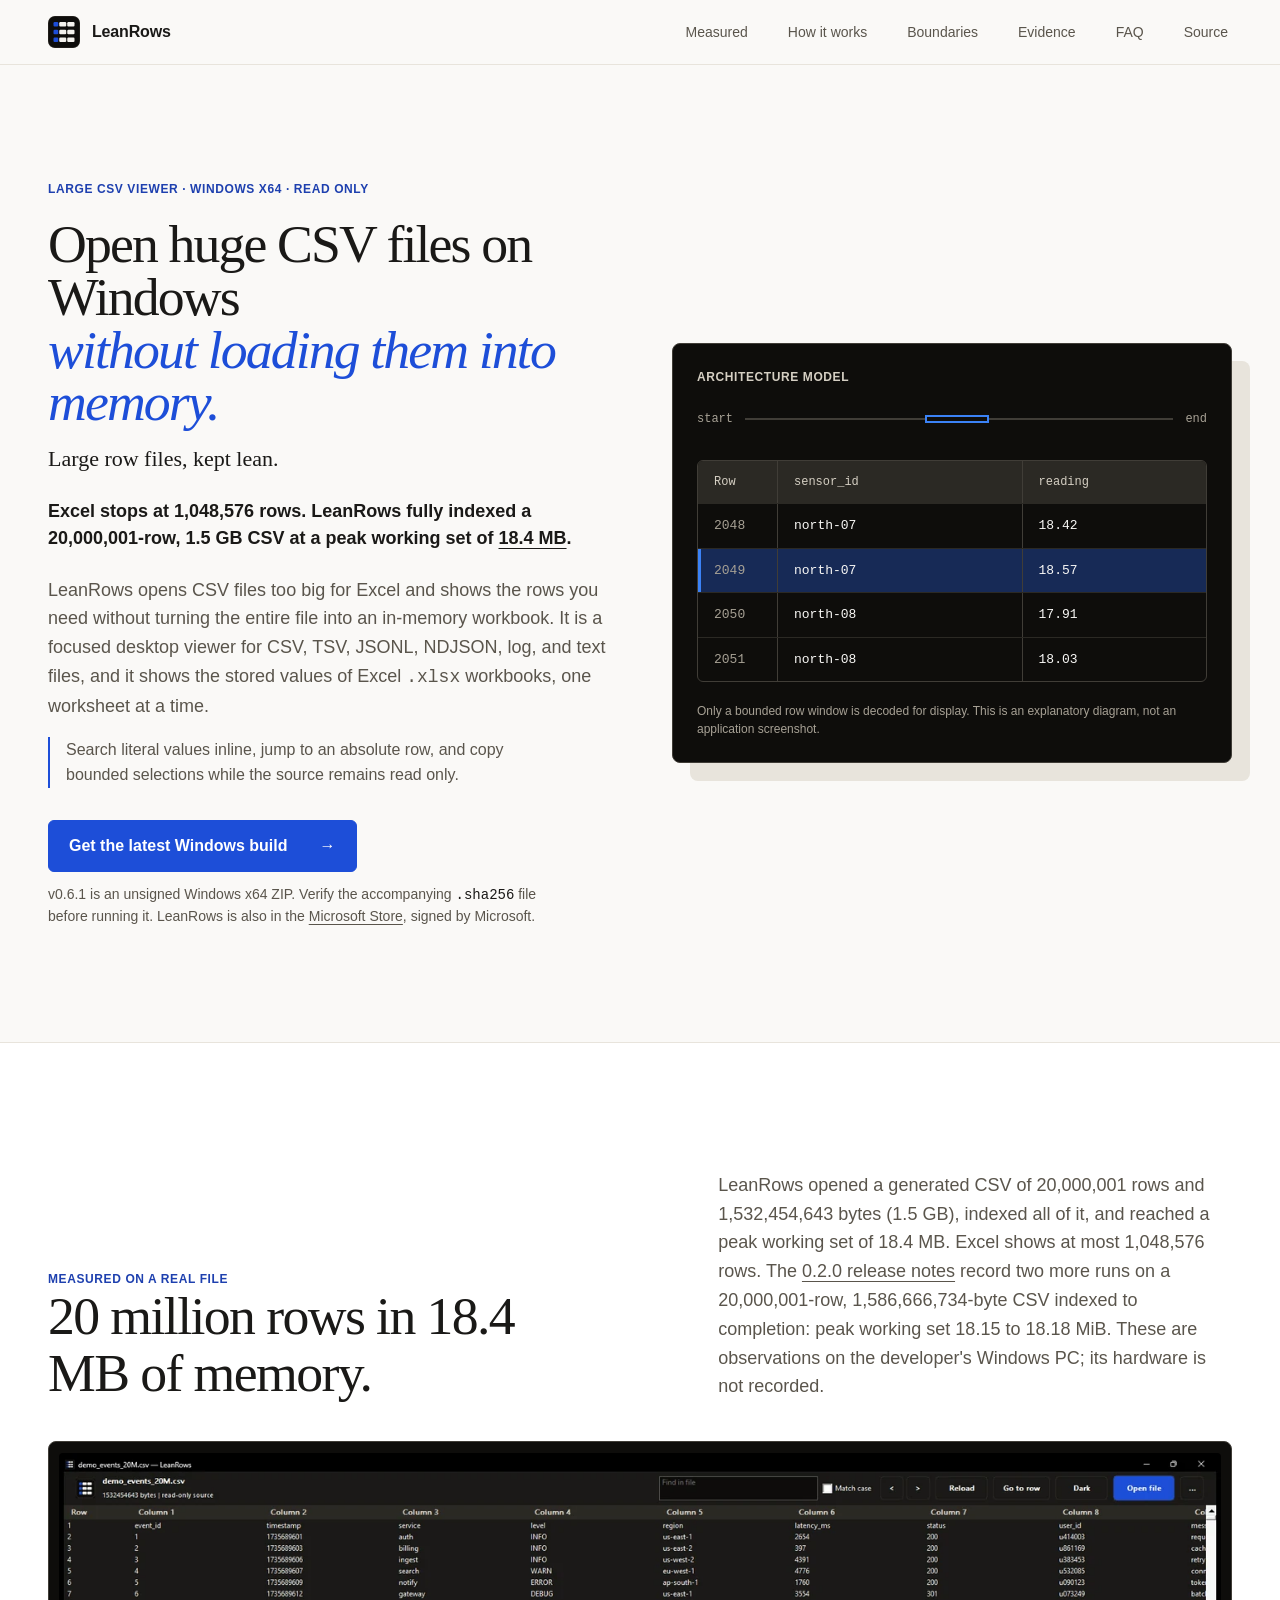
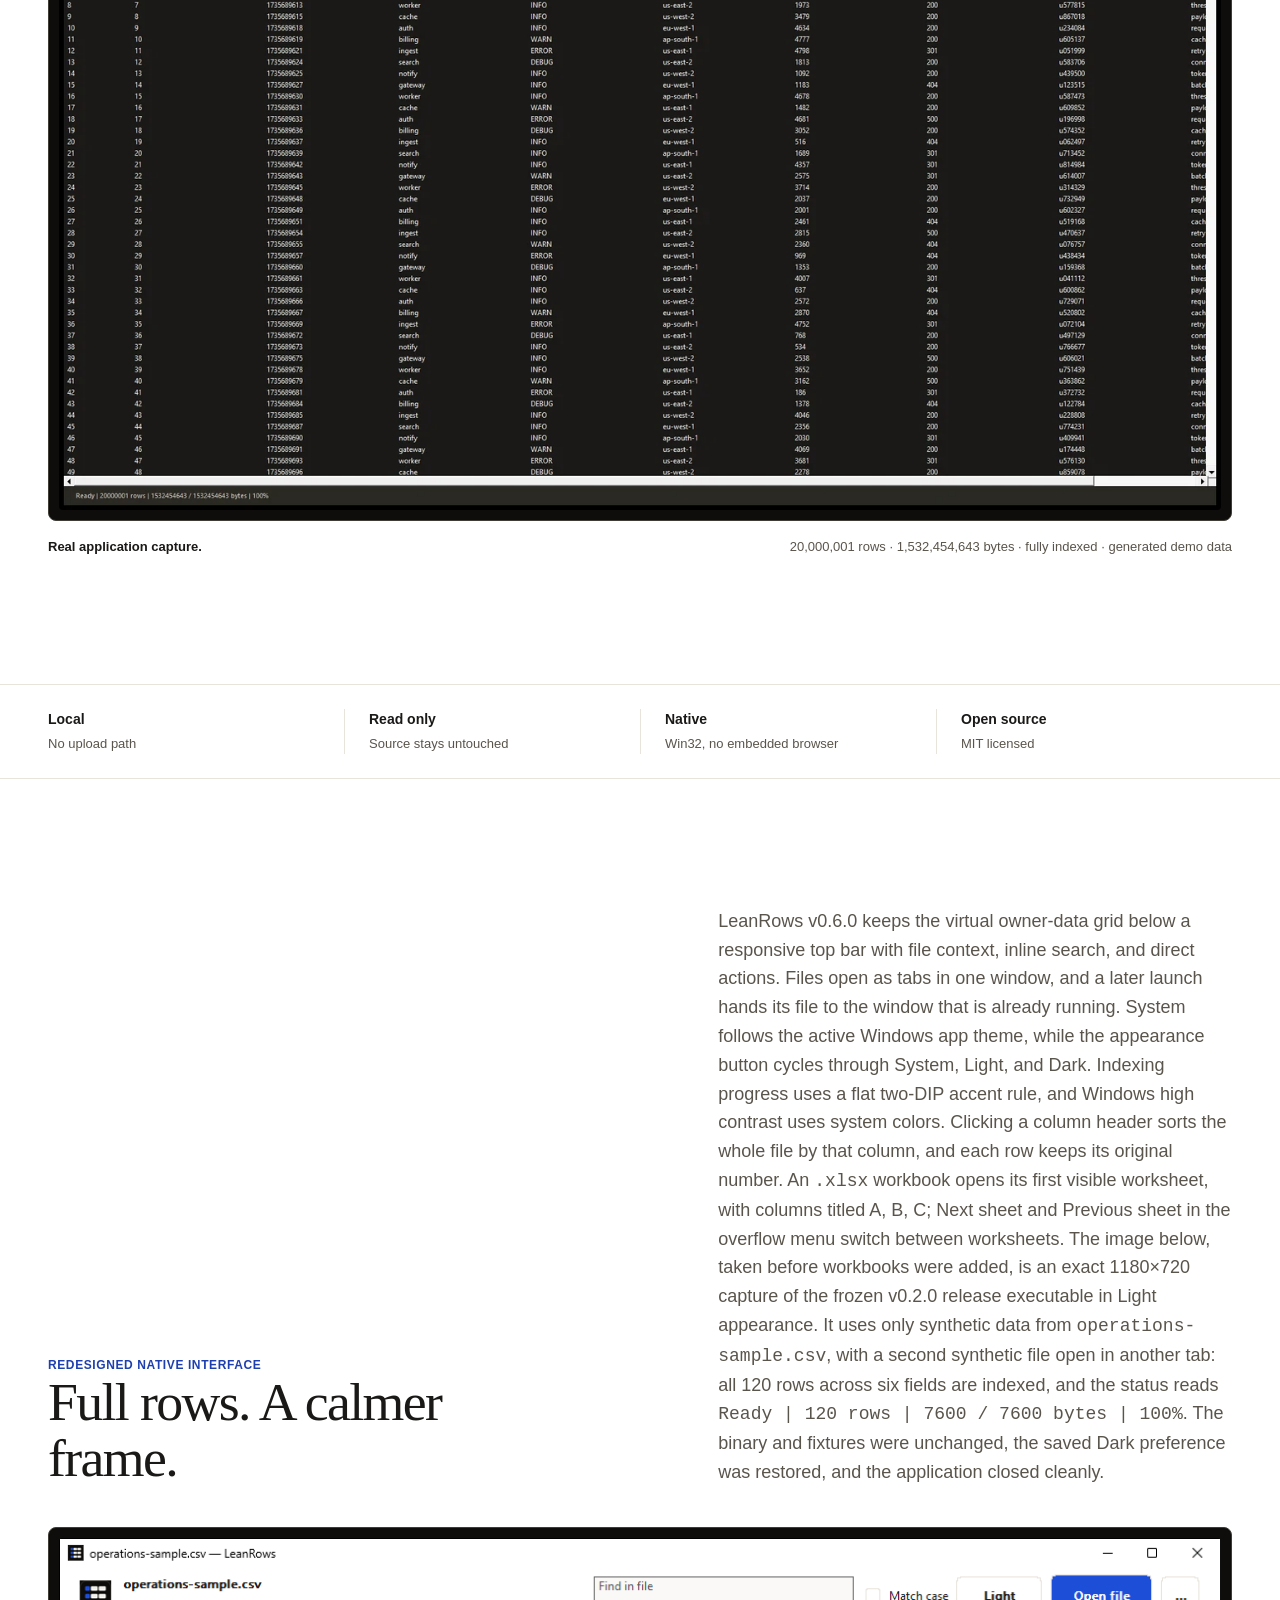
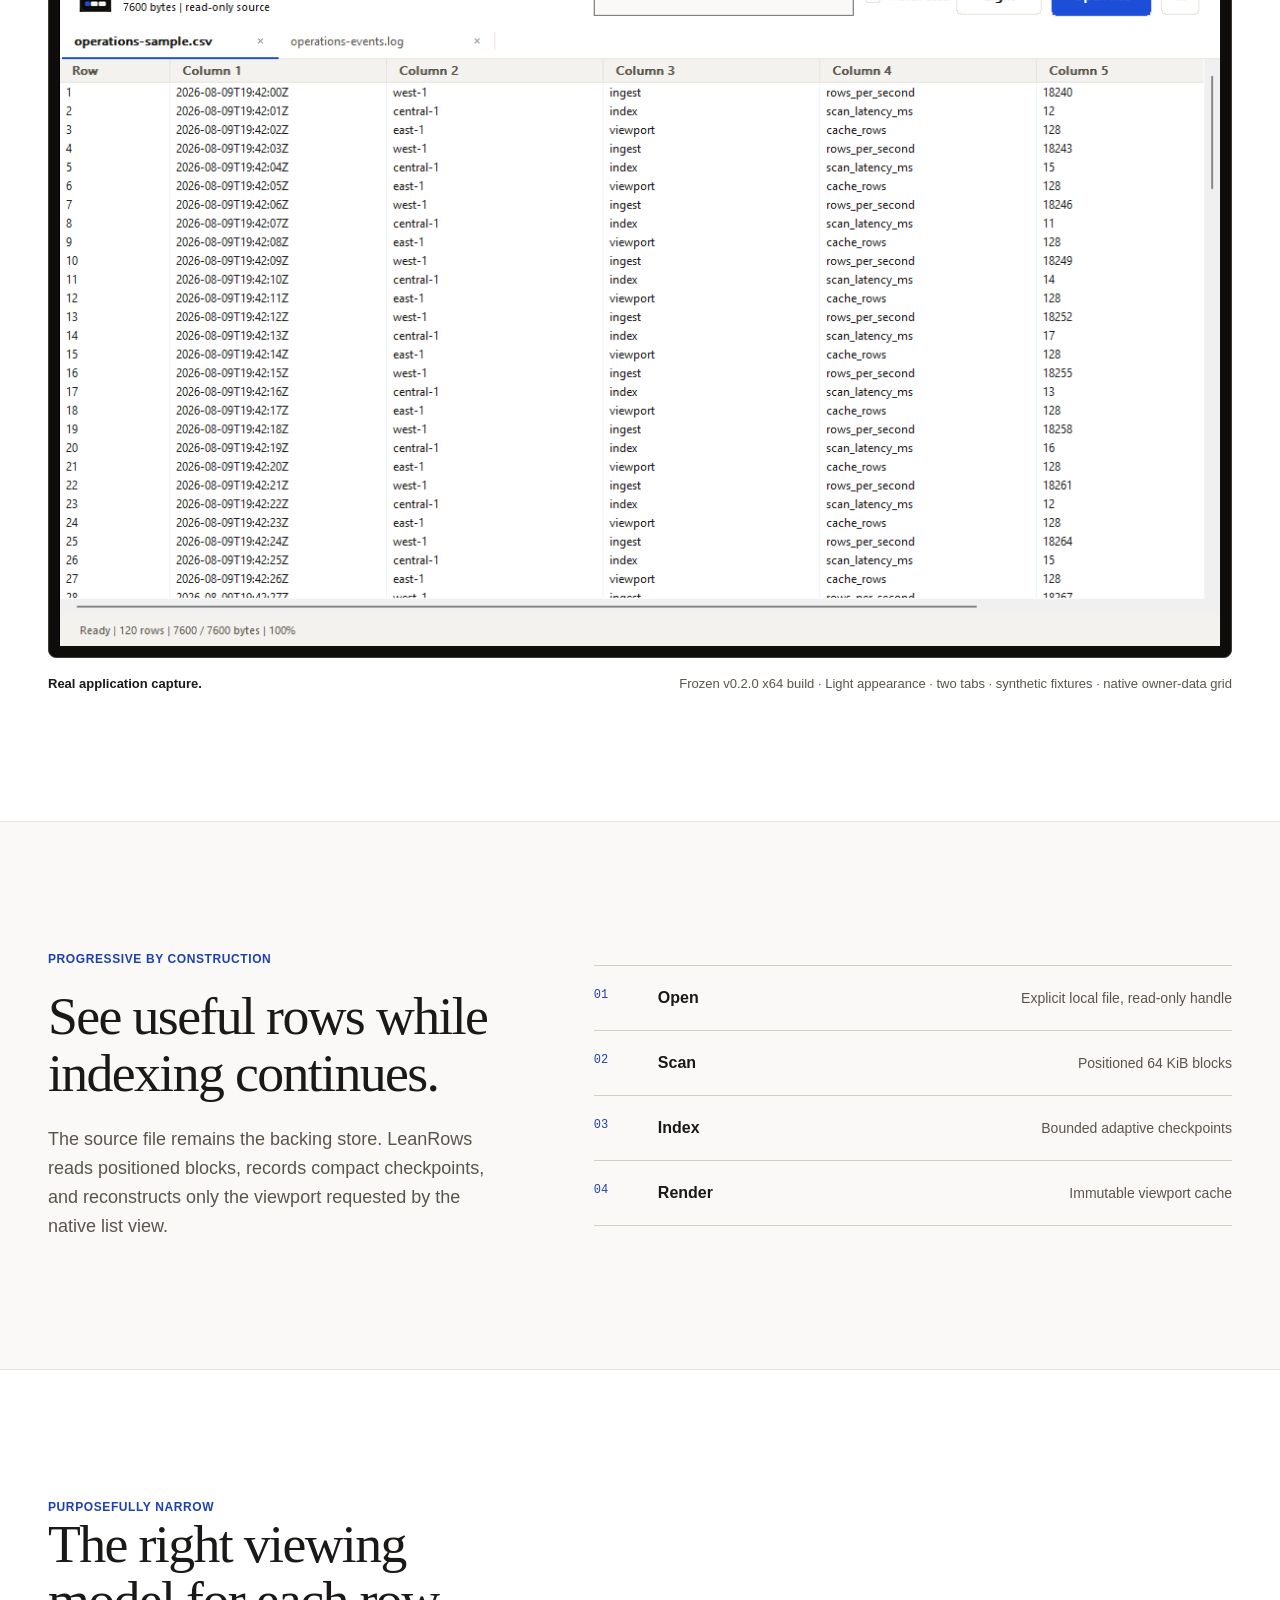
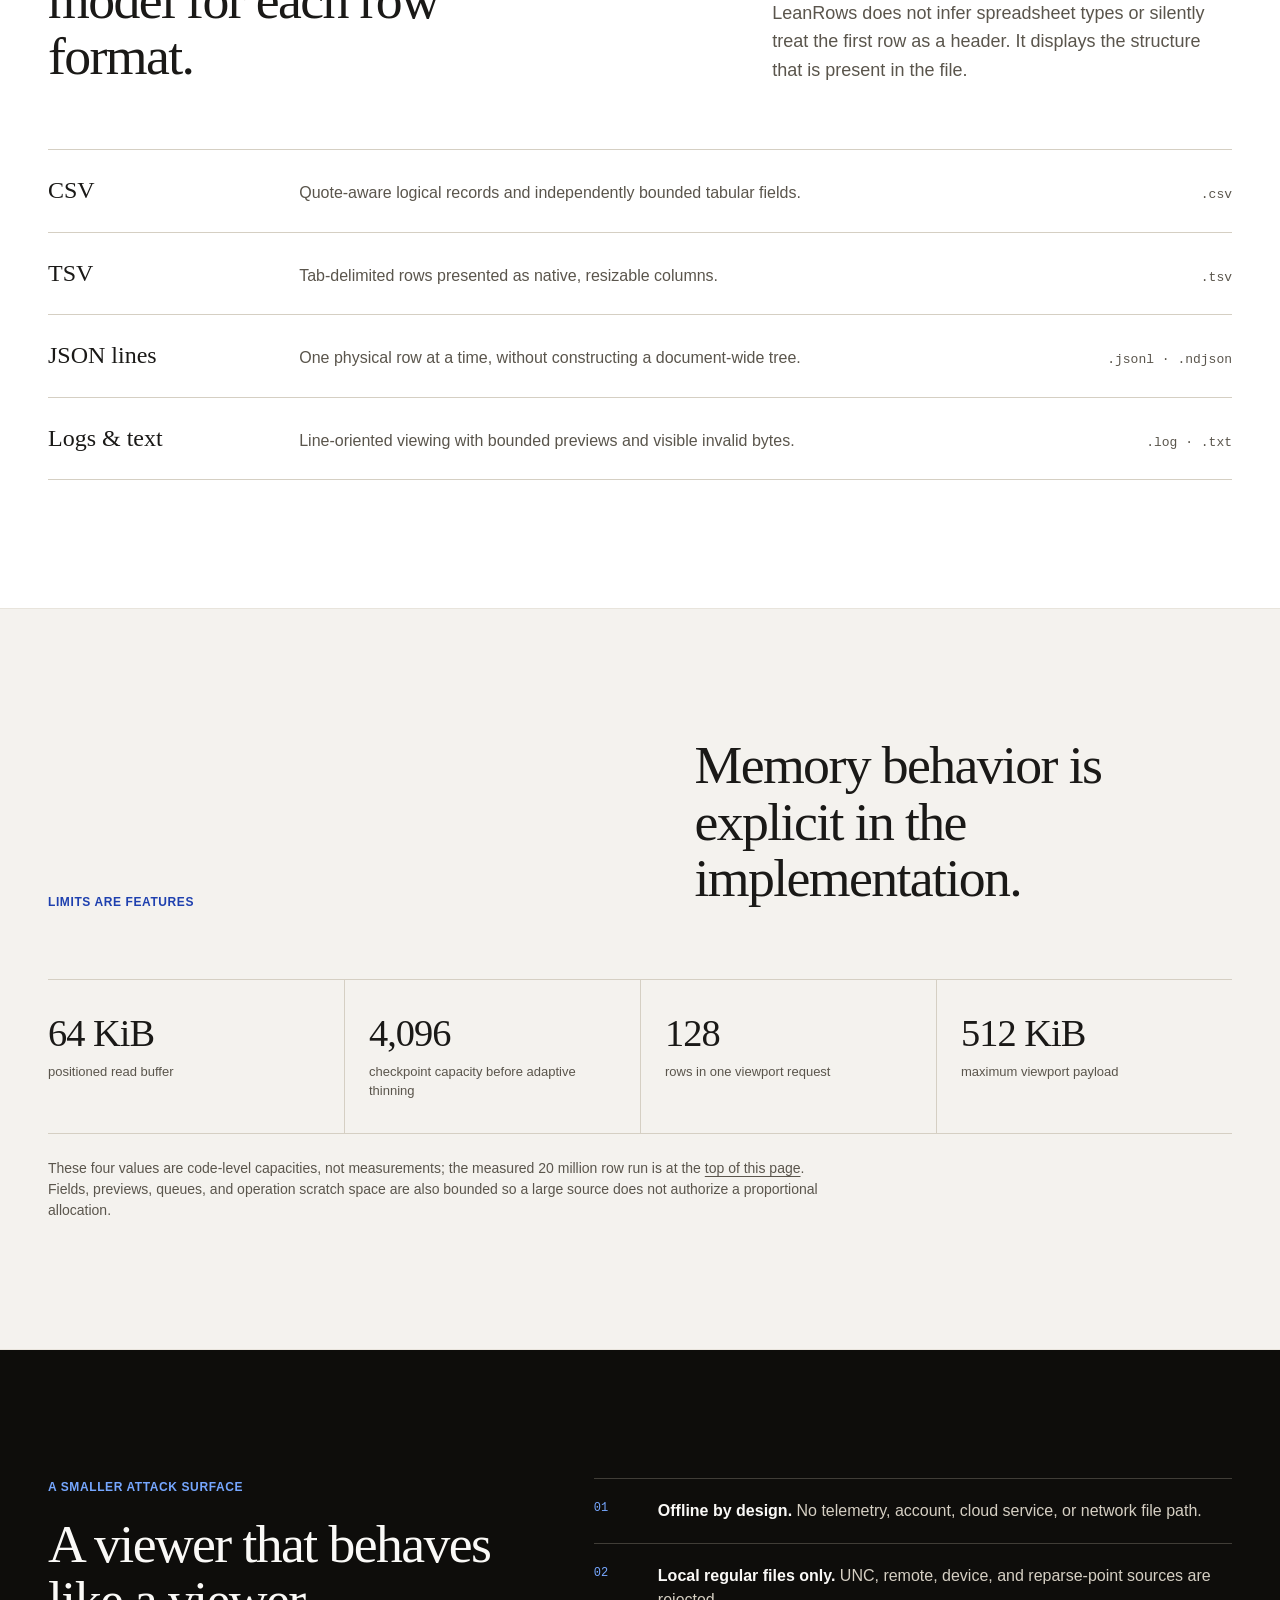
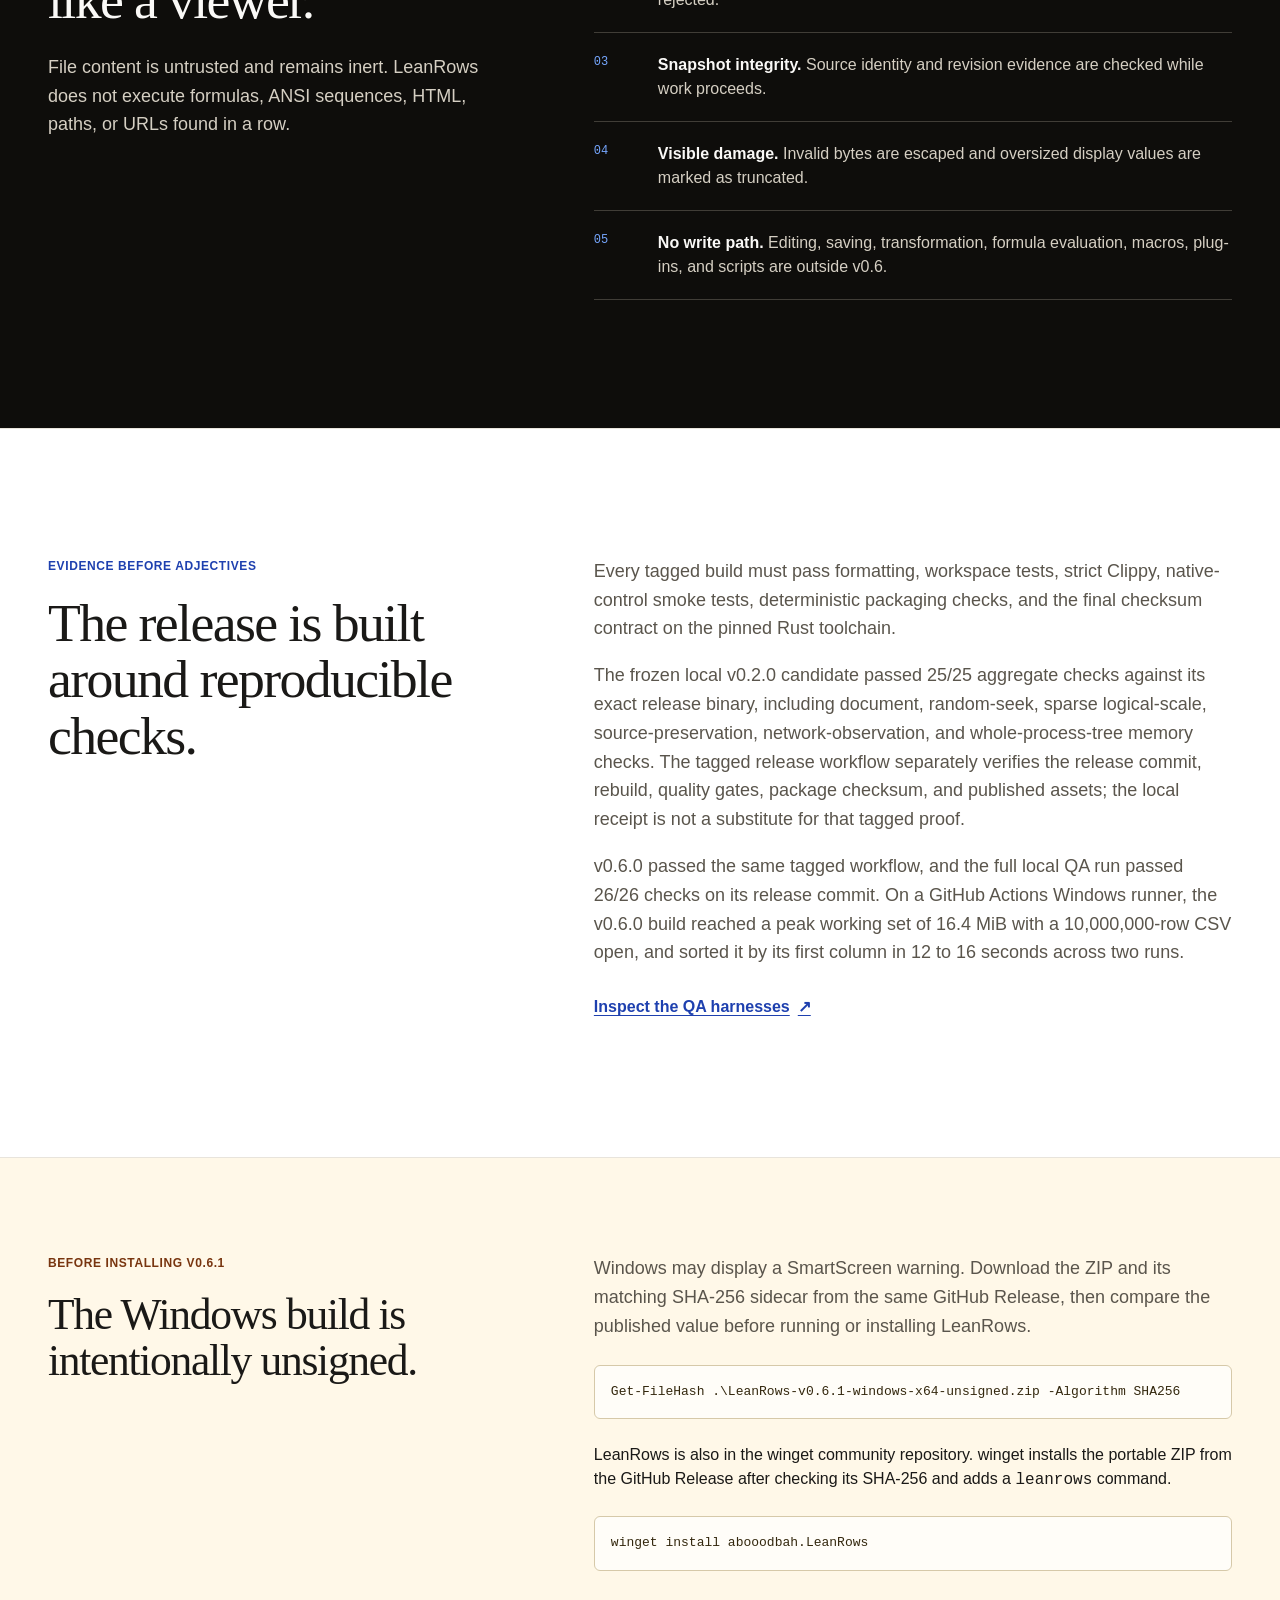
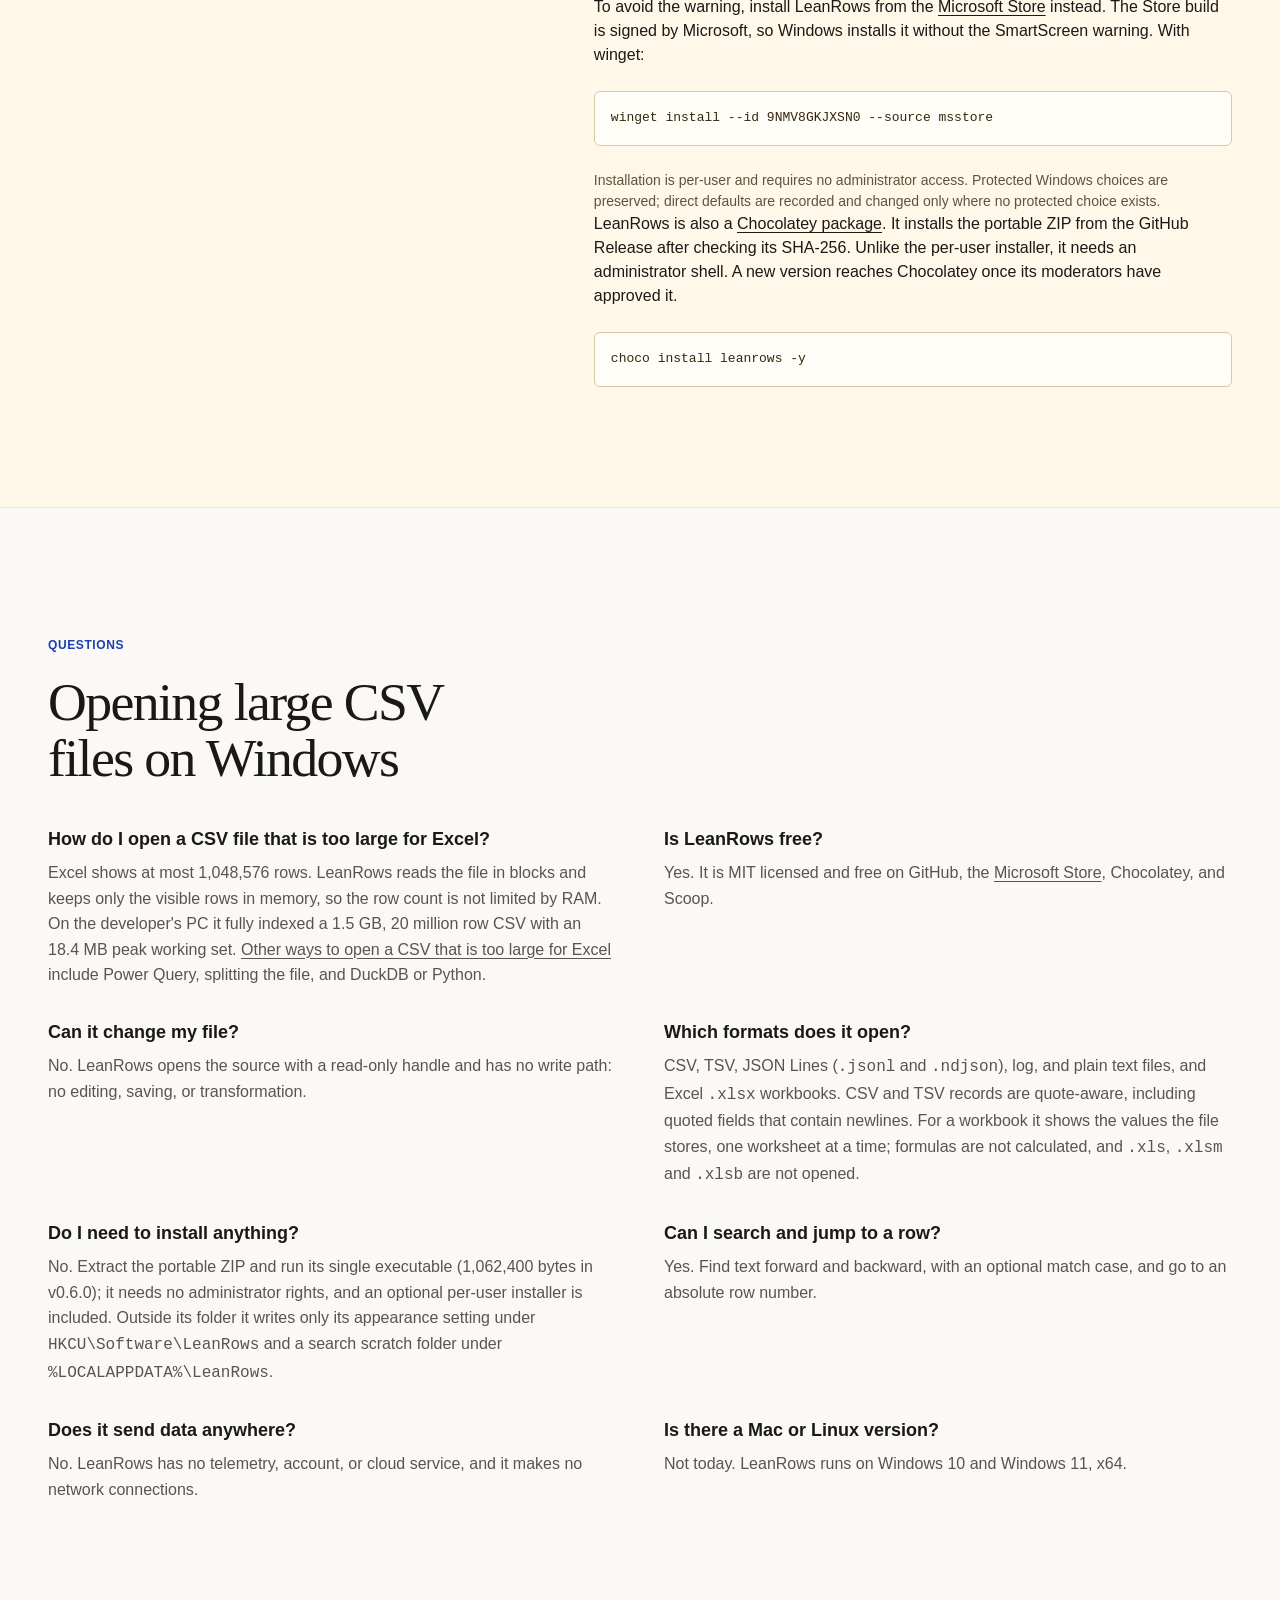
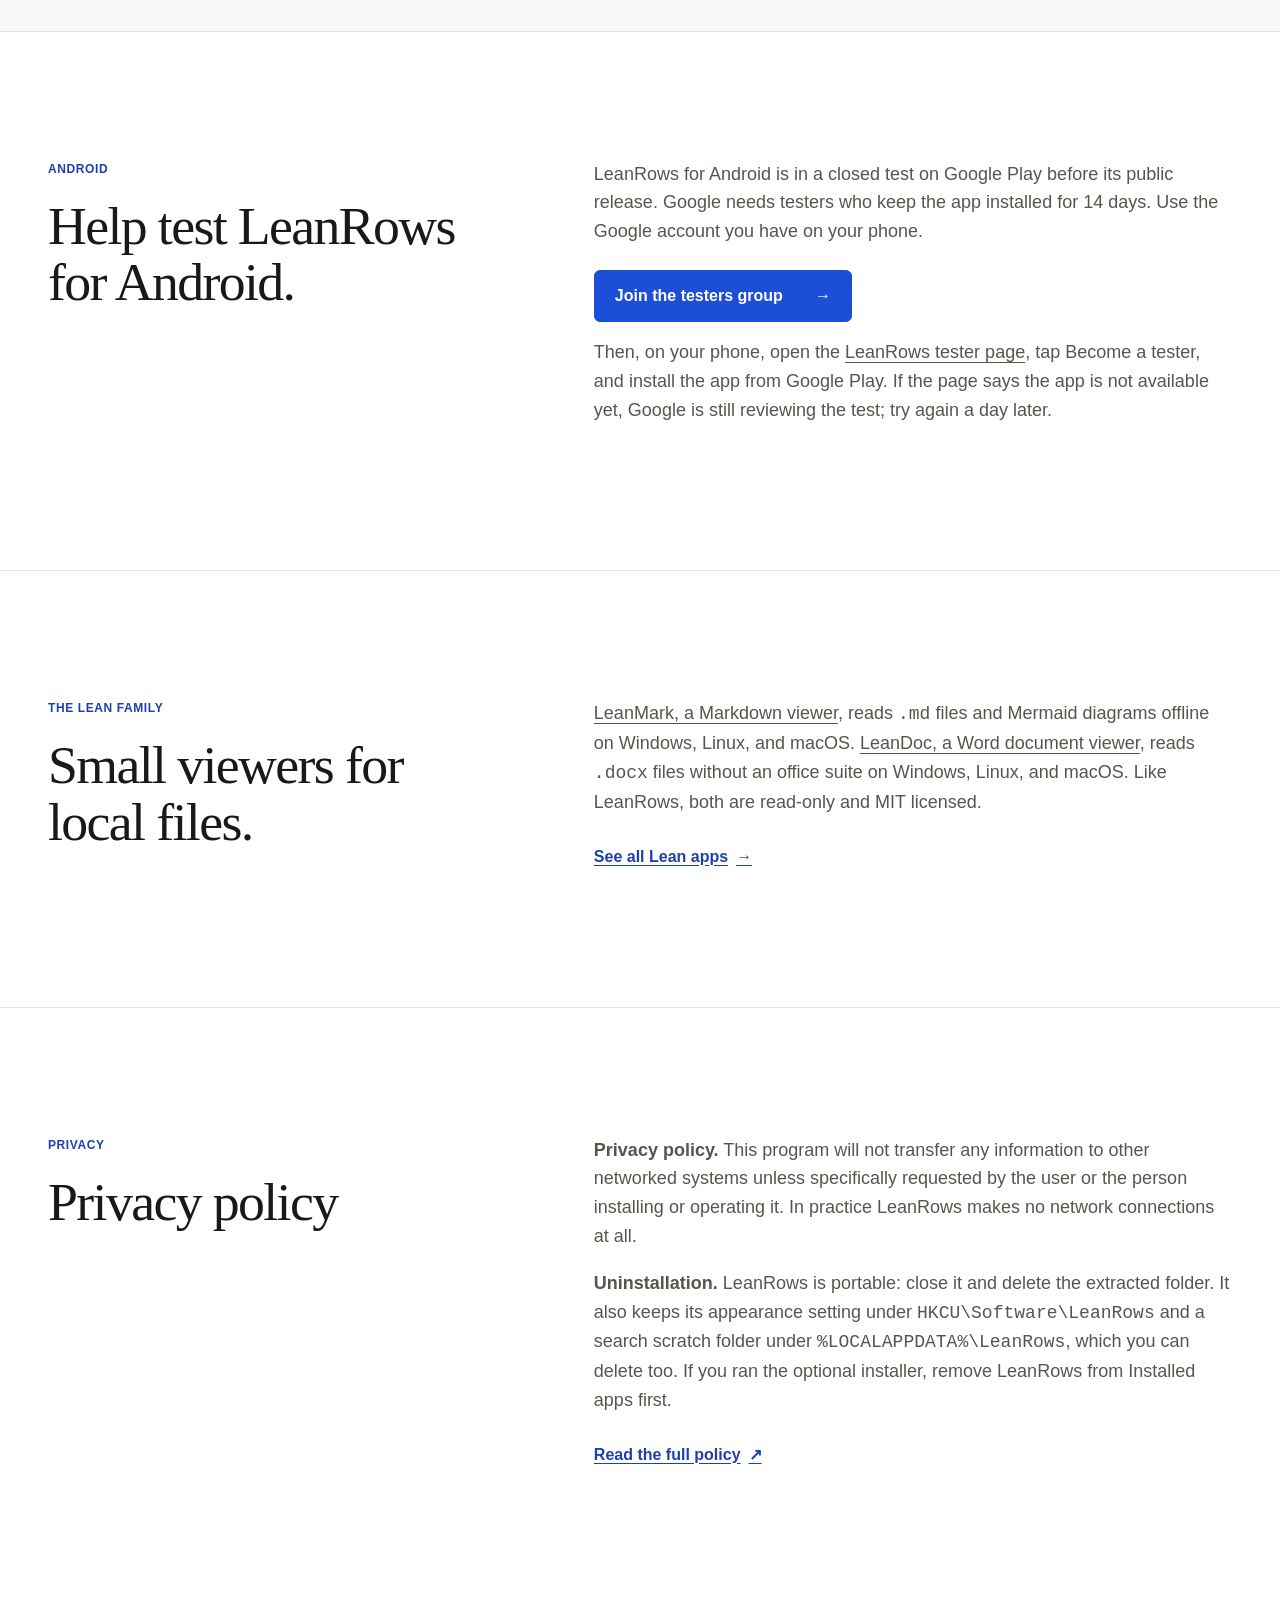
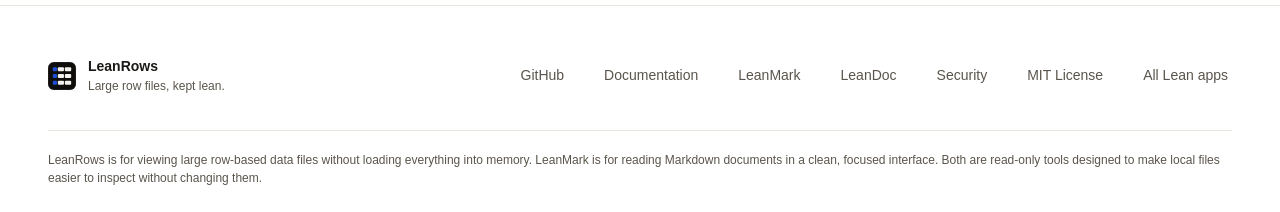
==== commit 3b74e784: "Version 0.6.1 Version files, CHANGELOG, release notes, docs and site for 0.6.1. The Microsoft Store " ====
--- a/site/index.html
+++ b/site/index.html
@@ -37,7 +37,7 @@
         "url": "https://abooodbah.github.io/leanrows/",
         "applicationCategory": "UtilitiesApplication",
         "operatingSystem": "Windows 10 and Windows 11 (x64)",
-        "softwareVersion": "0.6.0",
+        "softwareVersion": "0.6.1",
         "offers": {
           "@type": "Offer",
           "price": "0",
@@ -118,7 +118,7 @@
                 <span aria-hidden="true">→</span>
               </a>
               <p id="release-note">
-                v0.6.0 is an unsigned Windows x64 ZIP. Verify the accompanying
+                v0.6.1 is an unsigned Windows x64 ZIP. Verify the accompanying
                 <code>.sha256</code> file before running it.
                 LeanRows is also in the
                 <a href="https://apps.microsoft.com/detail/9NMV8GKJXSN0">Microsoft Store</a>, signed by Microsoft.
@@ -428,7 +428,7 @@
       <section class="release-note-section" aria-labelledby="release-warning-title">
         <div class="shell release-note-grid">
           <div>
-            <p class="eyebrow">Before installing v0.6.0</p>
+            <p class="eyebrow">Before installing v0.6.1</p>
             <h2 id="release-warning-title">The Windows build is intentionally unsigned.</h2>
           </div>
           <div>
@@ -437,7 +437,7 @@
               matching SHA-256 sidecar from the same GitHub Release, then compare the
               published value before running or installing LeanRows.
             </p>
-            <pre aria-label="PowerShell checksum verification command"><code>Get-FileHash .\LeanRows-v0.6.0-windows-x64-unsigned.zip -Algorithm SHA256</code></pre>
+            <pre aria-label="PowerShell checksum verification command"><code>Get-FileHash .\LeanRows-v0.6.1-windows-x64-unsigned.zip -Algorithm SHA256</code></pre>
             <p>
               LeanRows is also in the winget community repository. winget installs
               the portable ZIP from the GitHub Release after checking its SHA-256
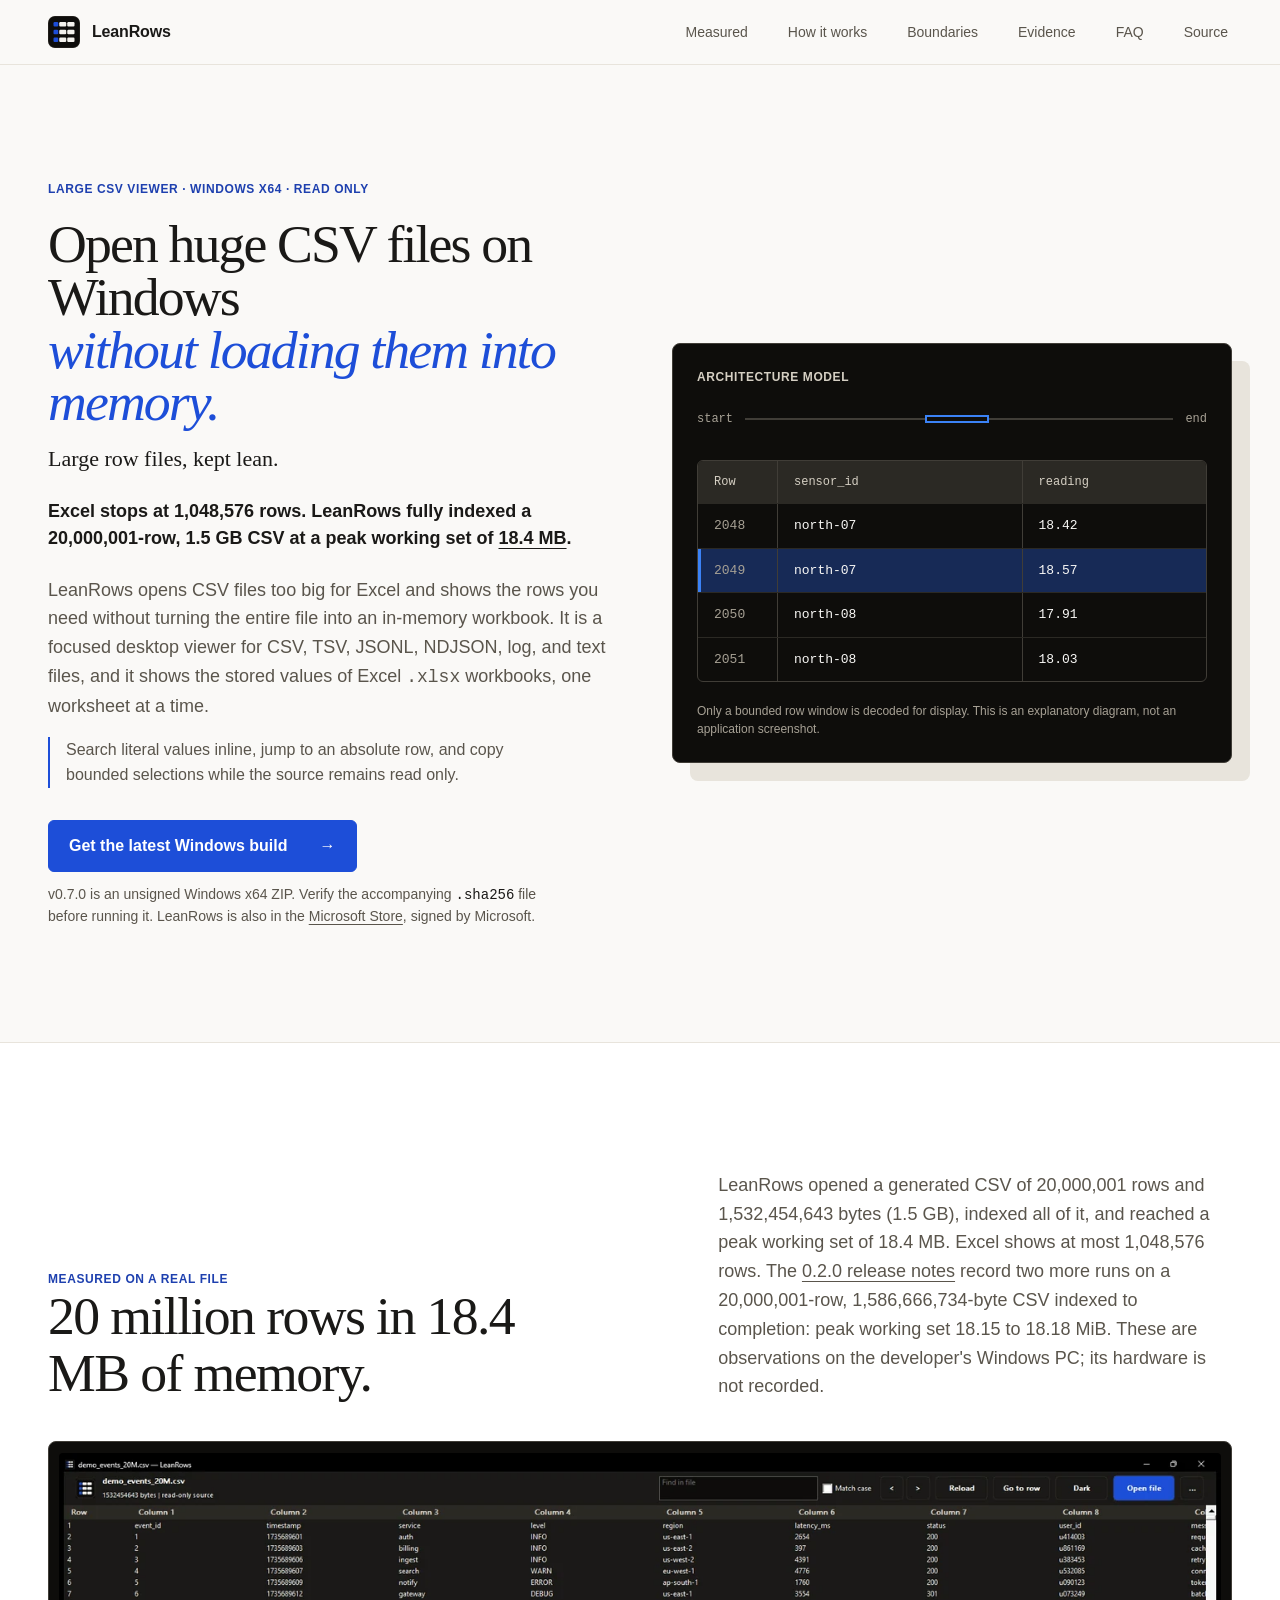
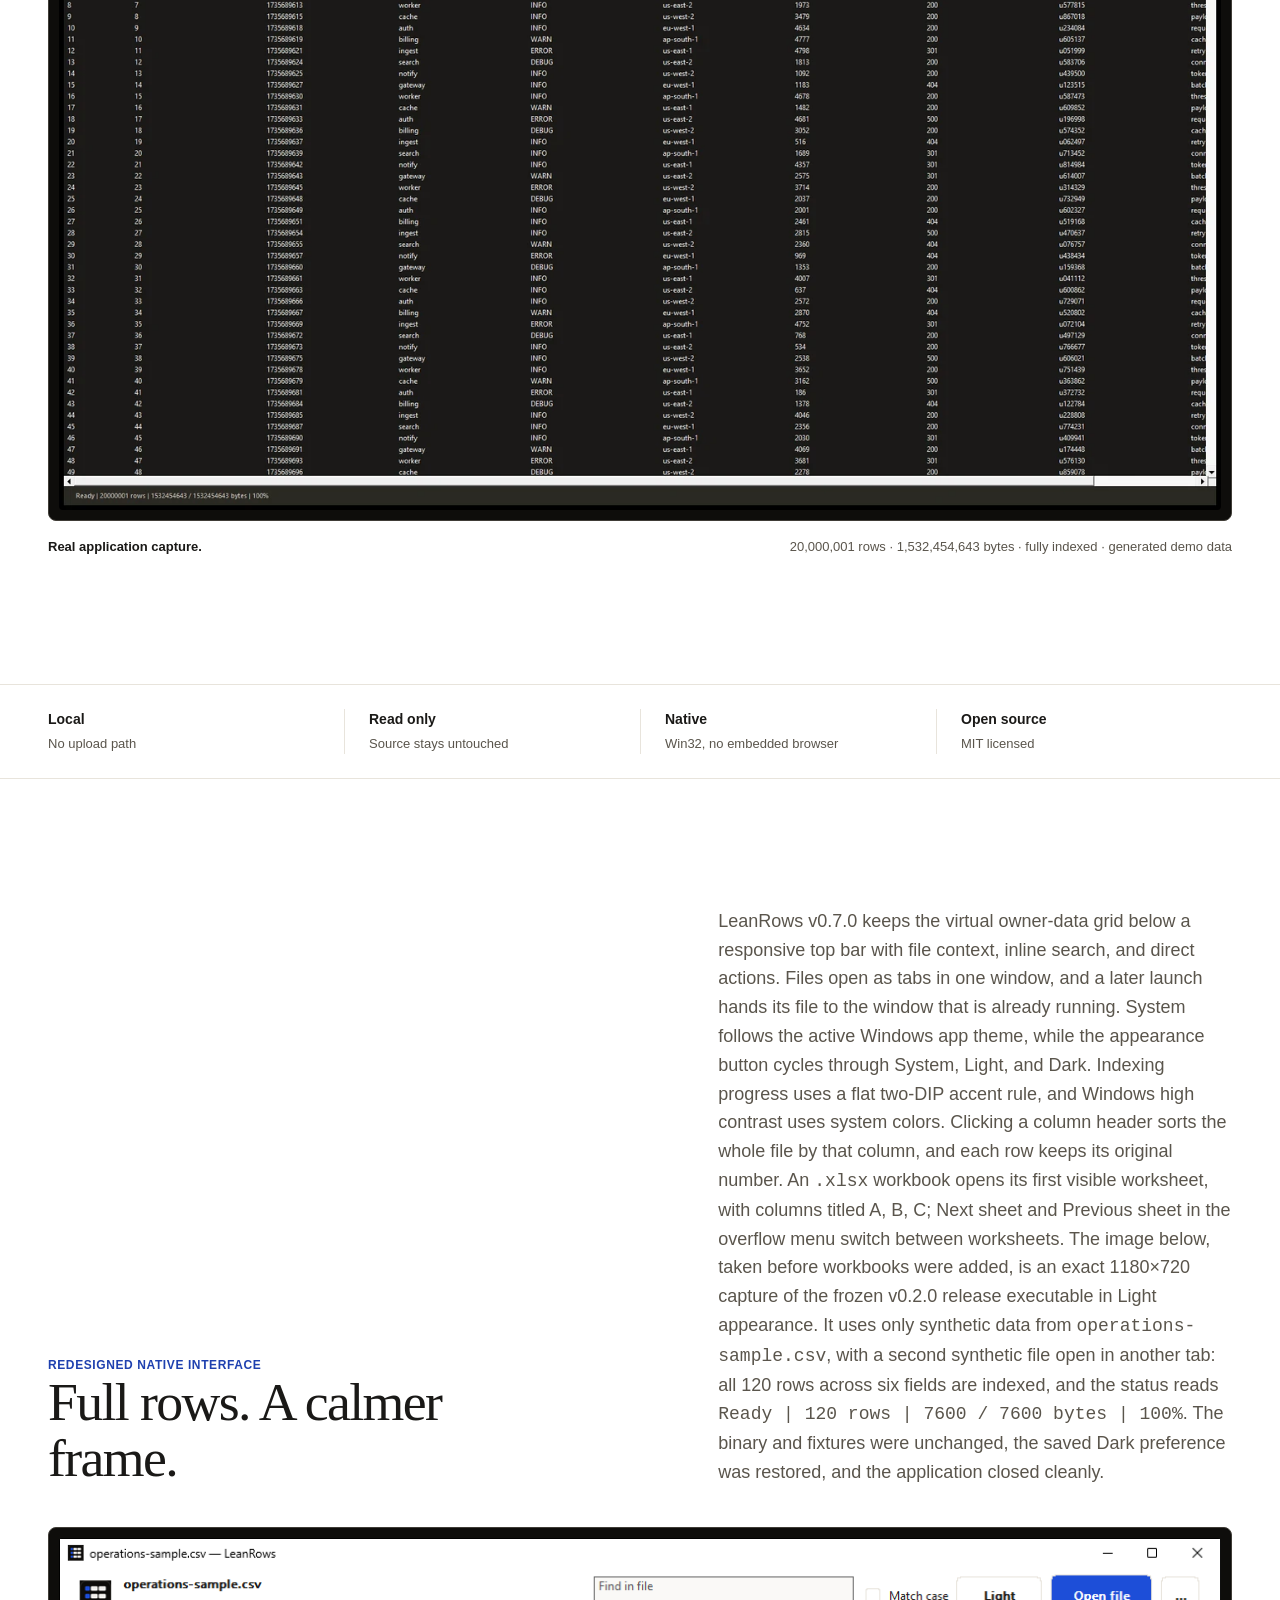
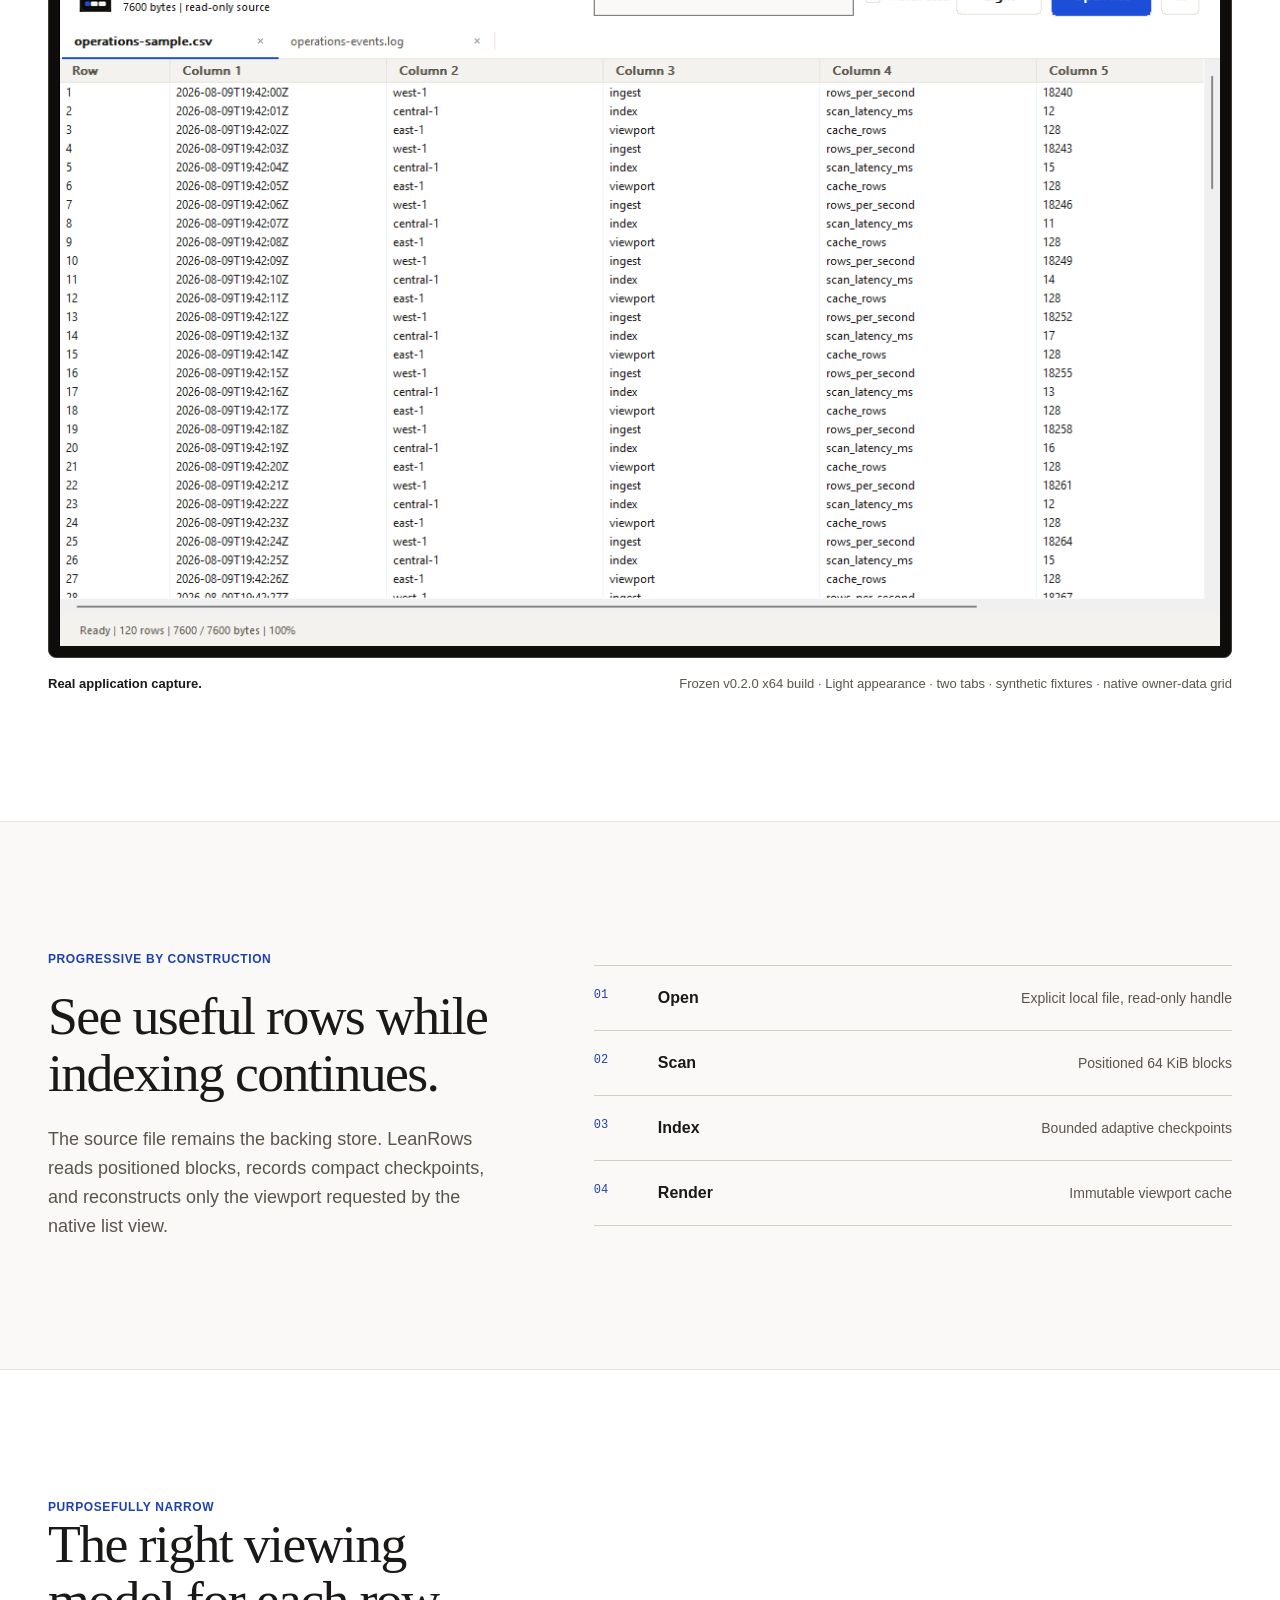
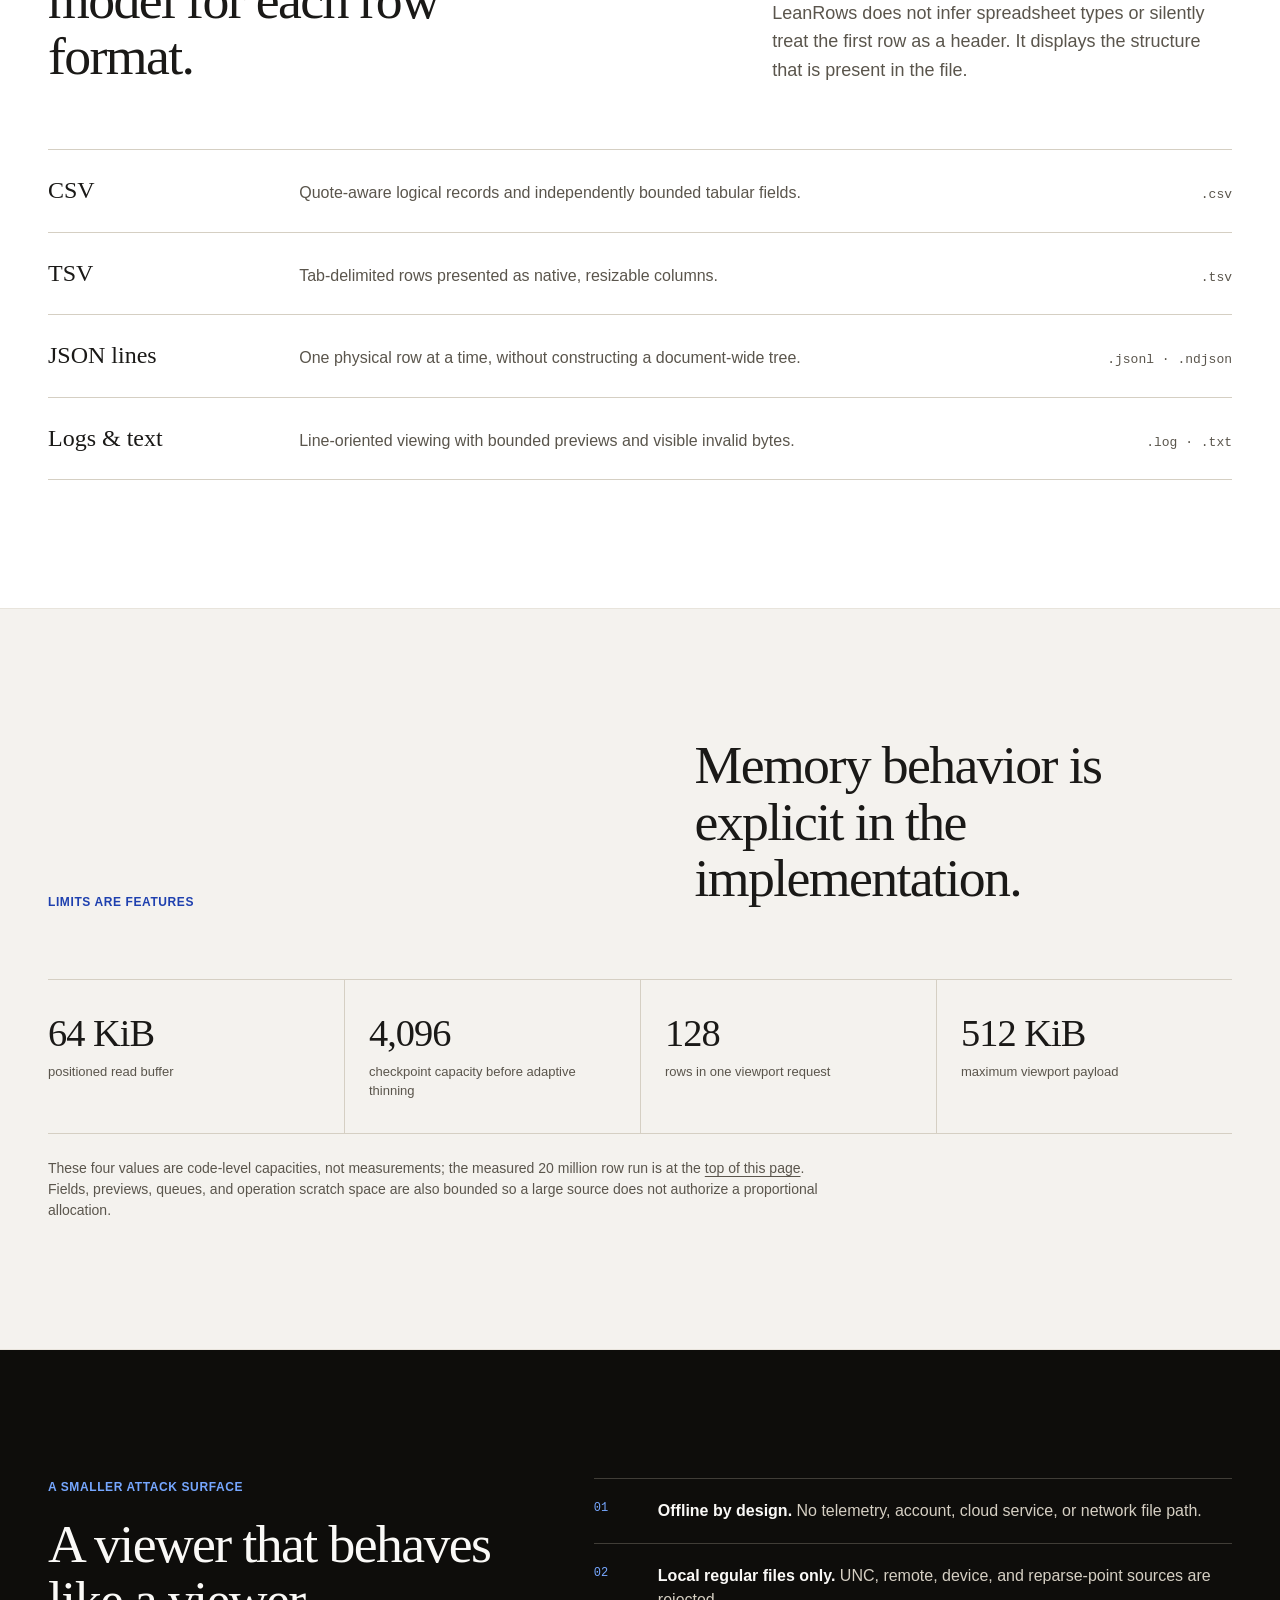
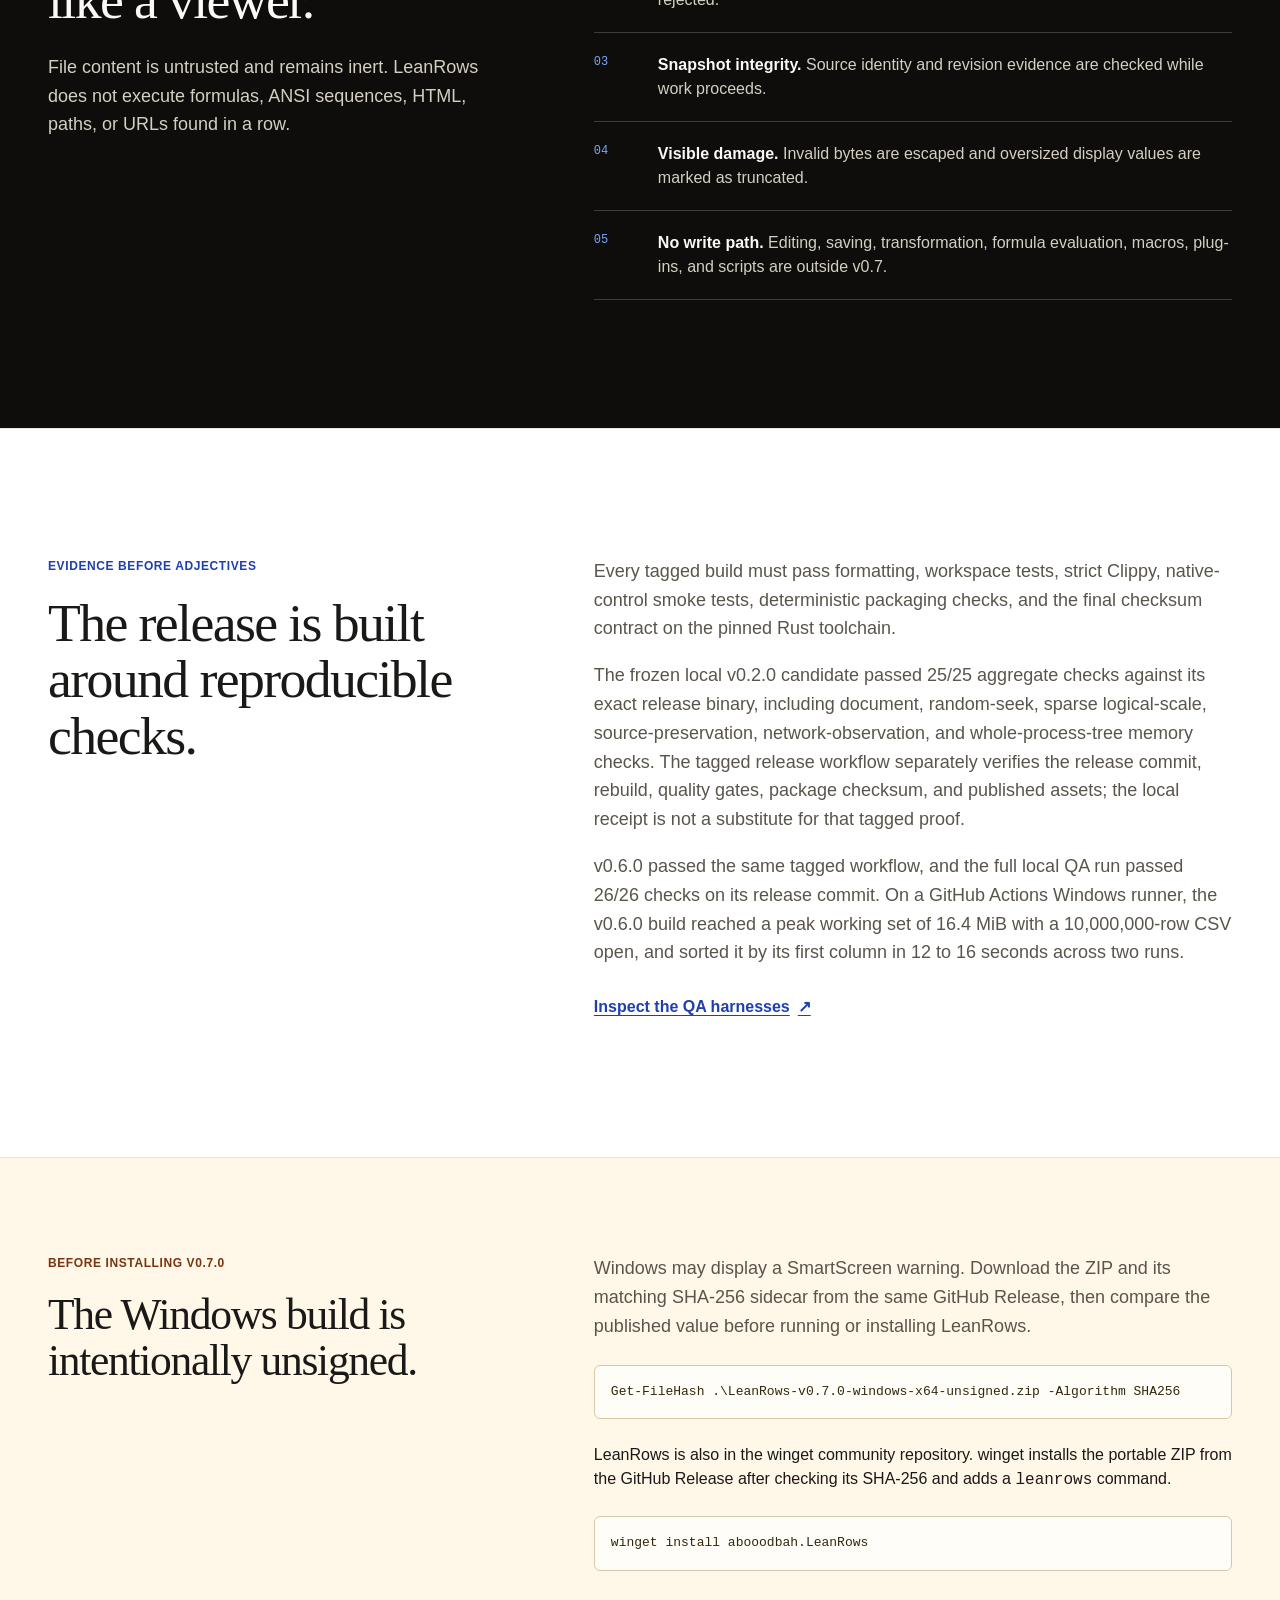
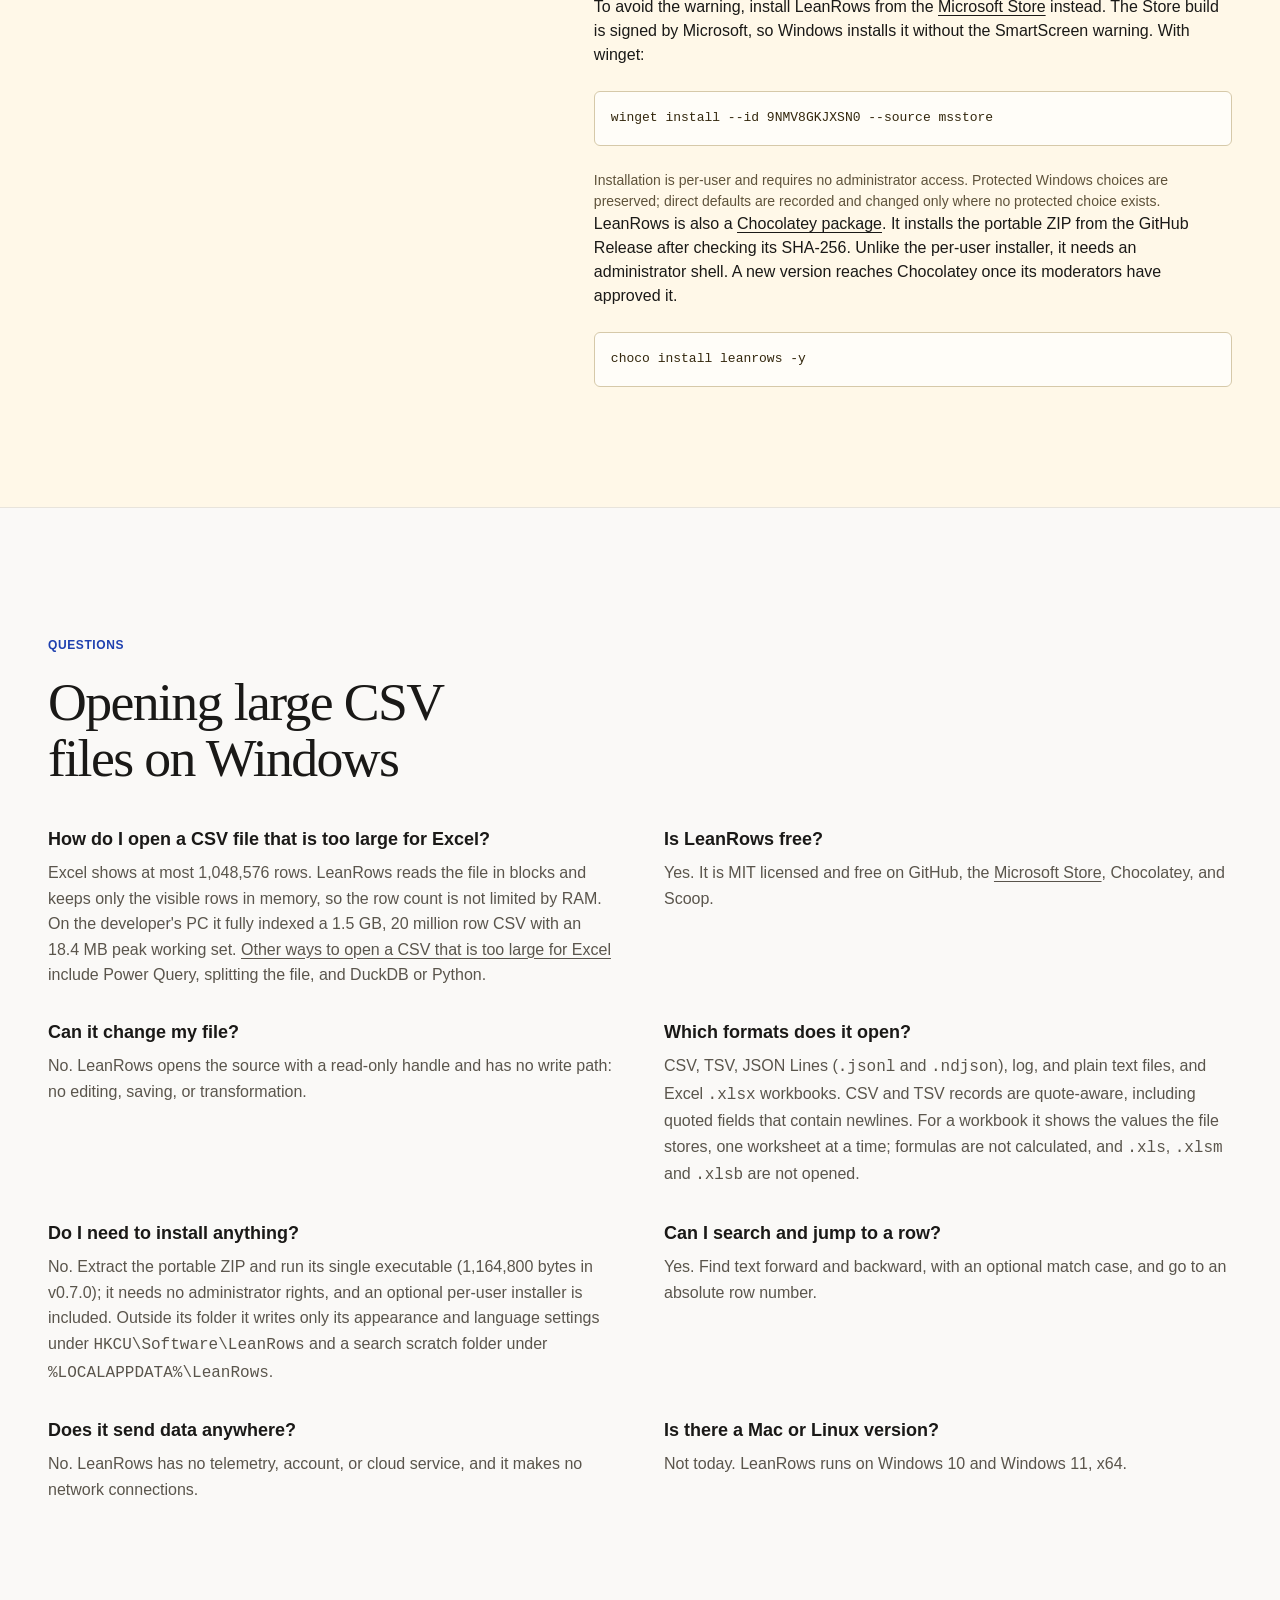
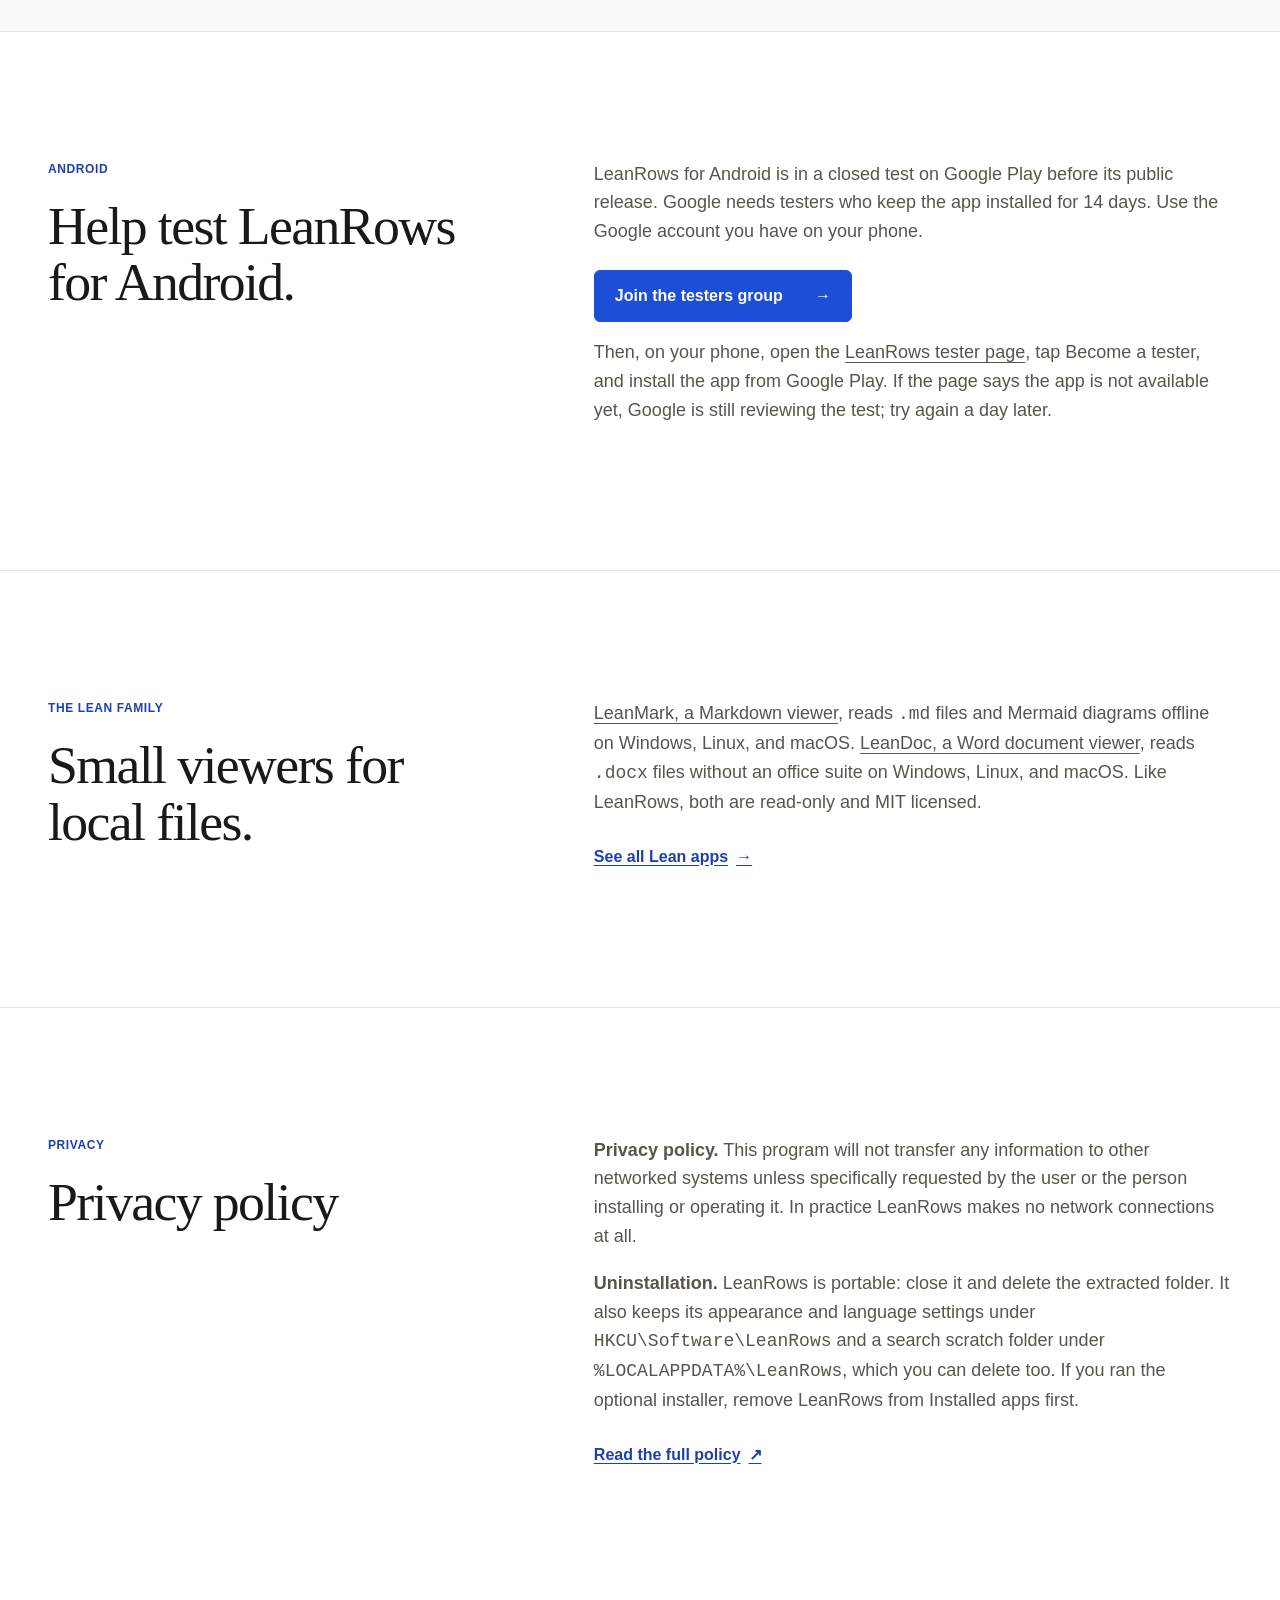
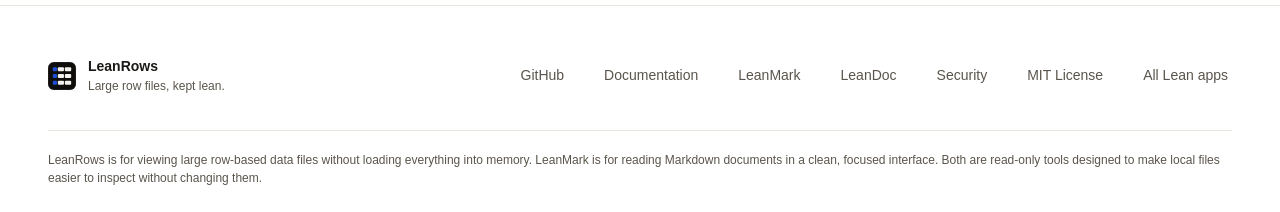
==== commit 5bb74578: "Version 0.7.0 Version files, CHANGELOG, release notes, docs and site for 0.7.0, which ships the Simp" ====
--- a/site/index.html
+++ b/site/index.html
@@ -37,7 +37,7 @@
         "url": "https://abooodbah.github.io/leanrows/",
         "applicationCategory": "UtilitiesApplication",
         "operatingSystem": "Windows 10 and Windows 11 (x64)",
-        "softwareVersion": "0.6.1",
+        "softwareVersion": "0.7.0",
         "offers": {
           "@type": "Offer",
           "price": "0",
@@ -118,7 +118,7 @@
                 <span aria-hidden="true">→</span>
               </a>
               <p id="release-note">
-                v0.6.1 is an unsigned Windows x64 ZIP. Verify the accompanying
+                v0.7.0 is an unsigned Windows x64 ZIP. Verify the accompanying
                 <code>.sha256</code> file before running it.
                 LeanRows is also in the
                 <a href="https://apps.microsoft.com/detail/9NMV8GKJXSN0">Microsoft Store</a>, signed by Microsoft.
@@ -217,7 +217,7 @@
               <h2 id="capture-title">Full rows. A calmer frame.</h2>
             </div>
             <p>
-              LeanRows v0.6.0 keeps the virtual owner-data grid below a responsive
+              LeanRows v0.7.0 keeps the virtual owner-data grid below a responsive
               top bar with file context, inline search, and direct actions. Files open
               as tabs in one window, and a later launch hands its file to the window
               that is already running. System follows the active Windows app theme,
@@ -385,7 +385,7 @@
             <li><span>02</span><p><strong>Local regular files only.</strong> UNC, remote, device, and reparse-point sources are rejected.</p></li>
             <li><span>03</span><p><strong>Snapshot integrity.</strong> Source identity and revision evidence are checked while work proceeds.</p></li>
             <li><span>04</span><p><strong>Visible damage.</strong> Invalid bytes are escaped and oversized display values are marked as truncated.</p></li>
-            <li><span>05</span><p><strong>No write path.</strong> Editing, saving, transformation, formula evaluation, macros, plug-ins, and scripts are outside v0.6.</p></li>
+            <li><span>05</span><p><strong>No write path.</strong> Editing, saving, transformation, formula evaluation, macros, plug-ins, and scripts are outside v0.7.</p></li>
           </ul>
         </div>
       </section>
@@ -428,7 +428,7 @@
       <section class="release-note-section" aria-labelledby="release-warning-title">
         <div class="shell release-note-grid">
           <div>
-            <p class="eyebrow">Before installing v0.6.1</p>
+            <p class="eyebrow">Before installing v0.7.0</p>
             <h2 id="release-warning-title">The Windows build is intentionally unsigned.</h2>
           </div>
           <div>
@@ -437,7 +437,7 @@
               matching SHA-256 sidecar from the same GitHub Release, then compare the
               published value before running or installing LeanRows.
             </p>
-            <pre aria-label="PowerShell checksum verification command"><code>Get-FileHash .\LeanRows-v0.6.1-windows-x64-unsigned.zip -Algorithm SHA256</code></pre>
+            <pre aria-label="PowerShell checksum verification command"><code>Get-FileHash .\LeanRows-v0.7.0-windows-x64-unsigned.zip -Algorithm SHA256</code></pre>
             <p>
               LeanRows is also in the winget community repository. winget installs
               the portable ZIP from the GitHub Release after checking its SHA-256
@@ -491,7 +491,7 @@
             </div>
             <div class="faq-item">
               <h3>Do I need to install anything?</h3>
-              <p>No. Extract the portable ZIP and run its single executable (1,062,400 bytes in v0.6.0); it needs no administrator rights, and an optional per-user installer is included. Outside its folder it writes only its appearance setting under <code>HKCU\Software\LeanRows</code> and a search scratch folder under <code>%LOCALAPPDATA%\LeanRows</code>.</p>
+              <p>No. Extract the portable ZIP and run its single executable (1,164,800 bytes in v0.7.0); it needs no administrator rights, and an optional per-user installer is included. Outside its folder it writes only its appearance and language settings under <code>HKCU\Software\LeanRows</code> and a search scratch folder under <code>%LOCALAPPDATA%\LeanRows</code>.</p>
             </div>
             <div class="faq-item">
               <h3>Can I search and jump to a row?</h3>
@@ -575,7 +575,7 @@
             </p>
             <p>
               <strong>Uninstallation.</strong> LeanRows is portable: close it and
-              delete the extracted folder. It also keeps its appearance setting
+              delete the extracted folder. It also keeps its appearance and language settings
               under <code>HKCU\Software\LeanRows</code> and a search scratch folder
               under <code>%LOCALAPPDATA%\LeanRows</code>, which you can delete too.
               If you ran the optional installer, remove LeanRows from Installed apps
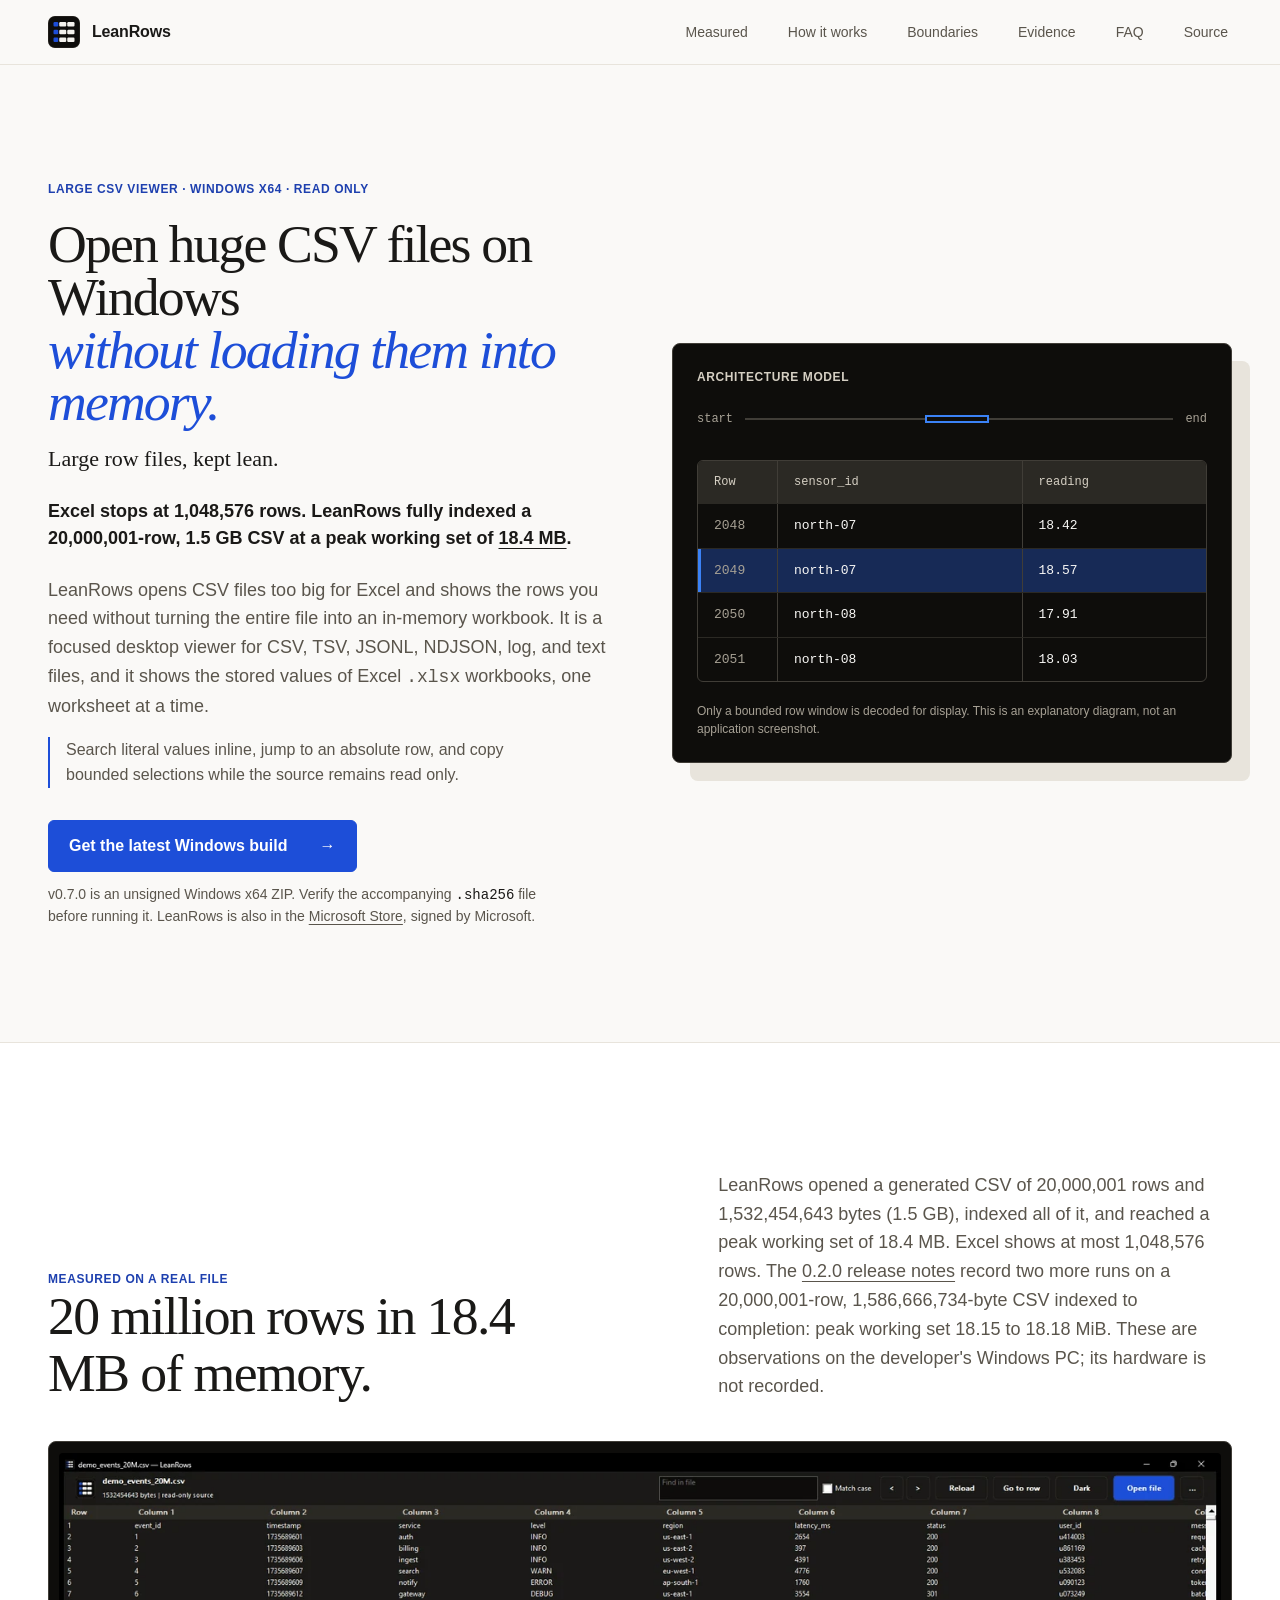
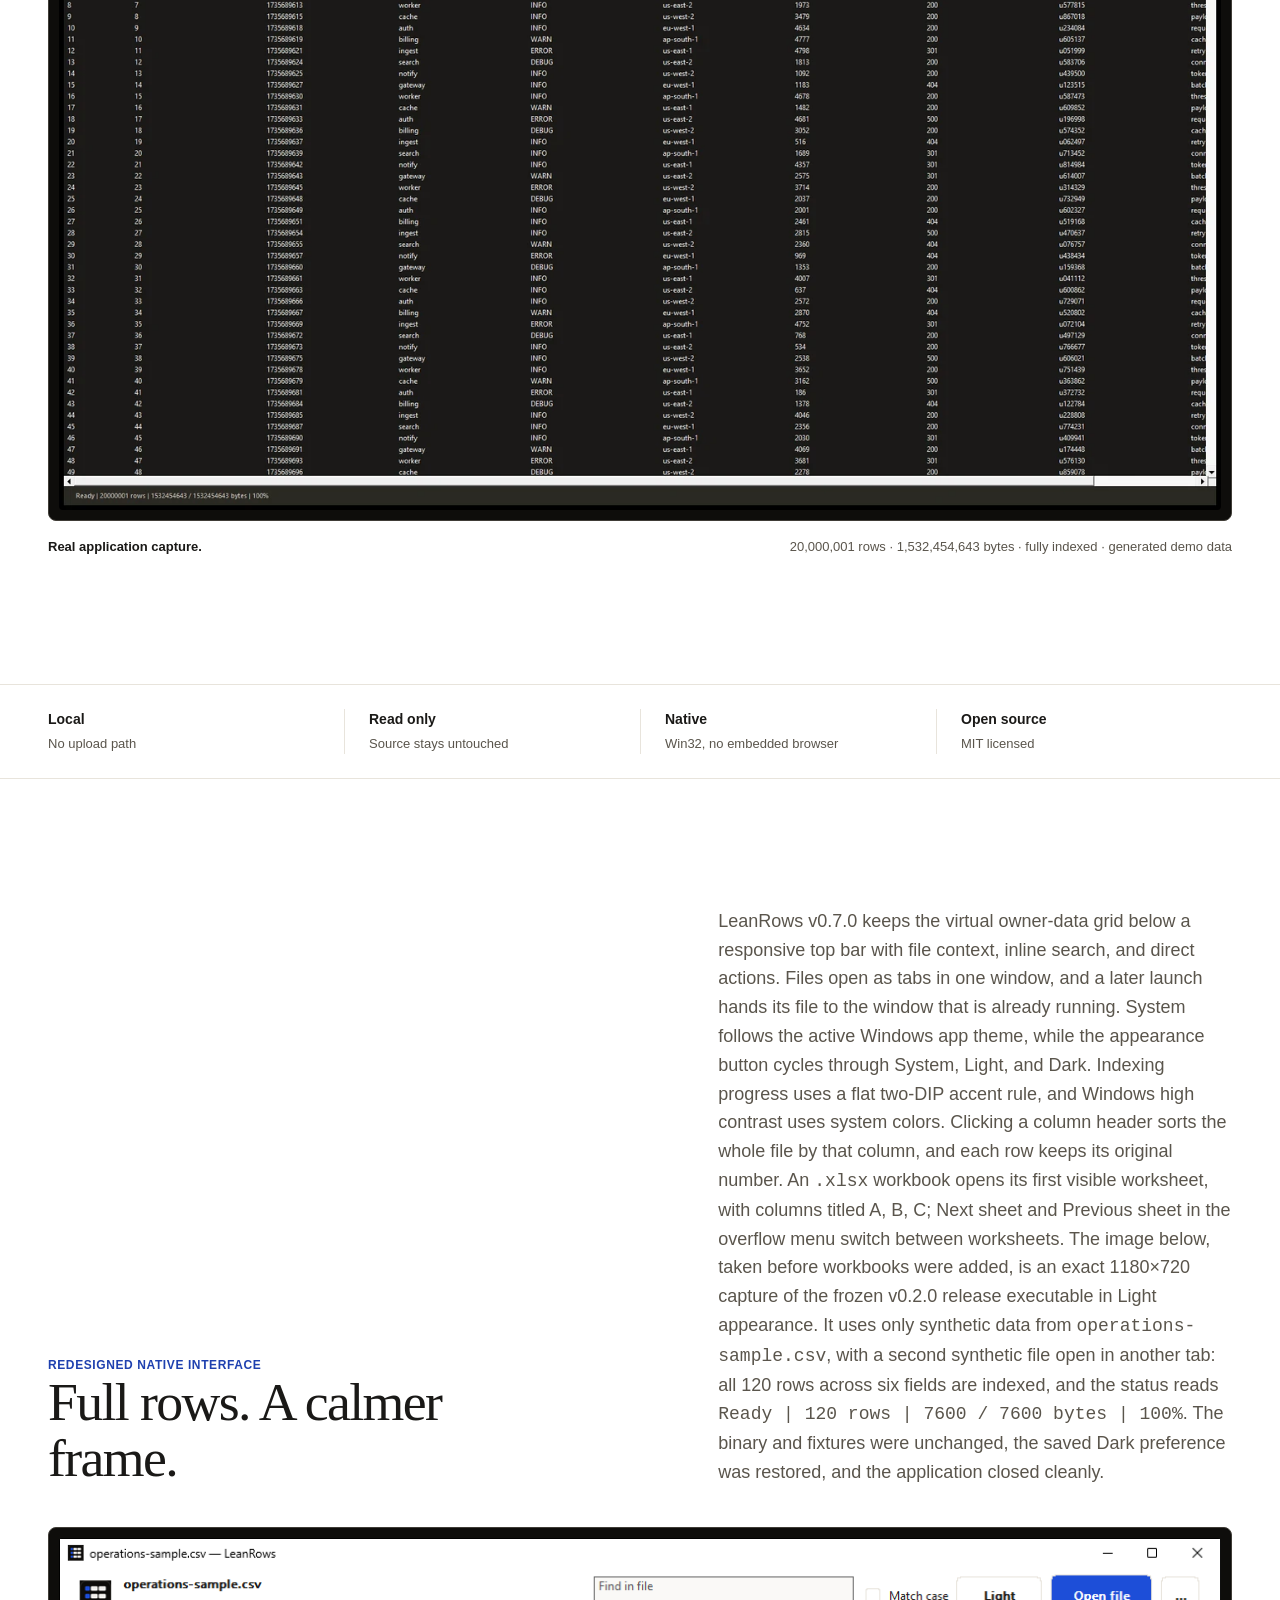
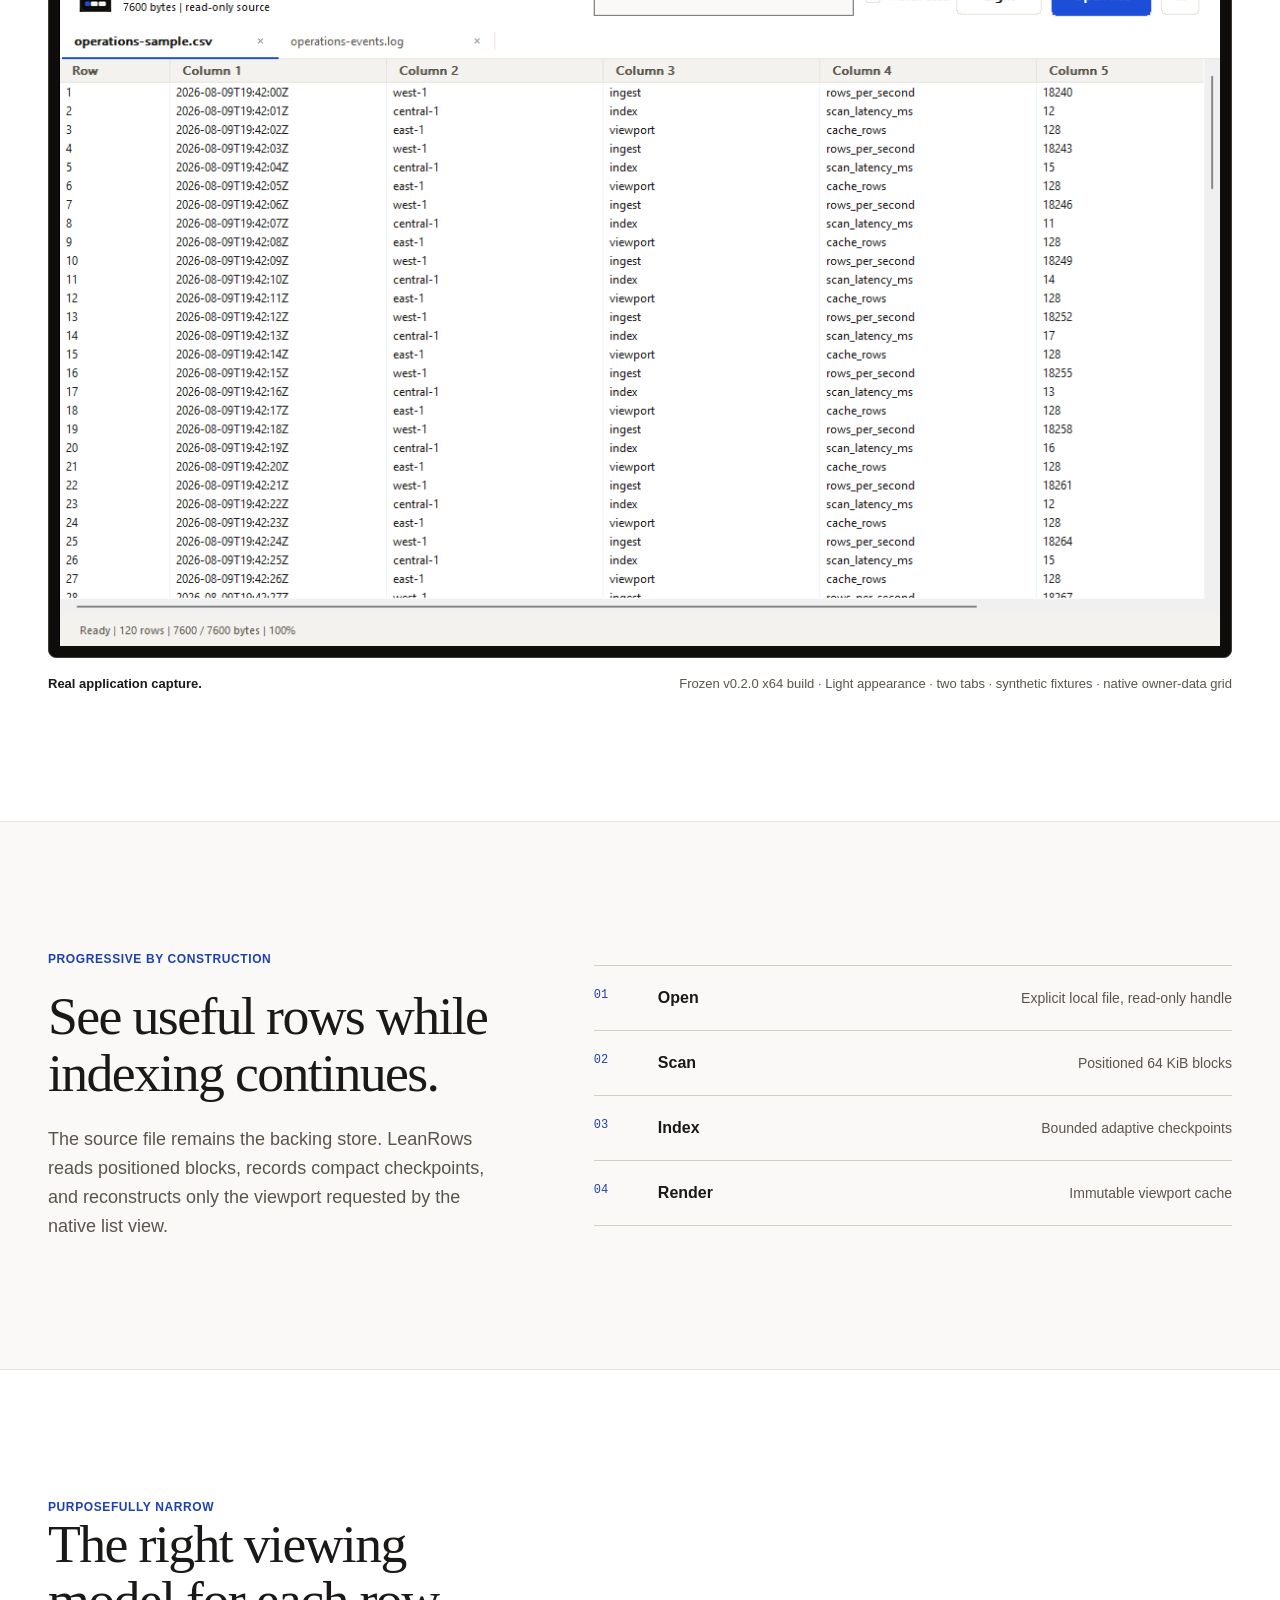
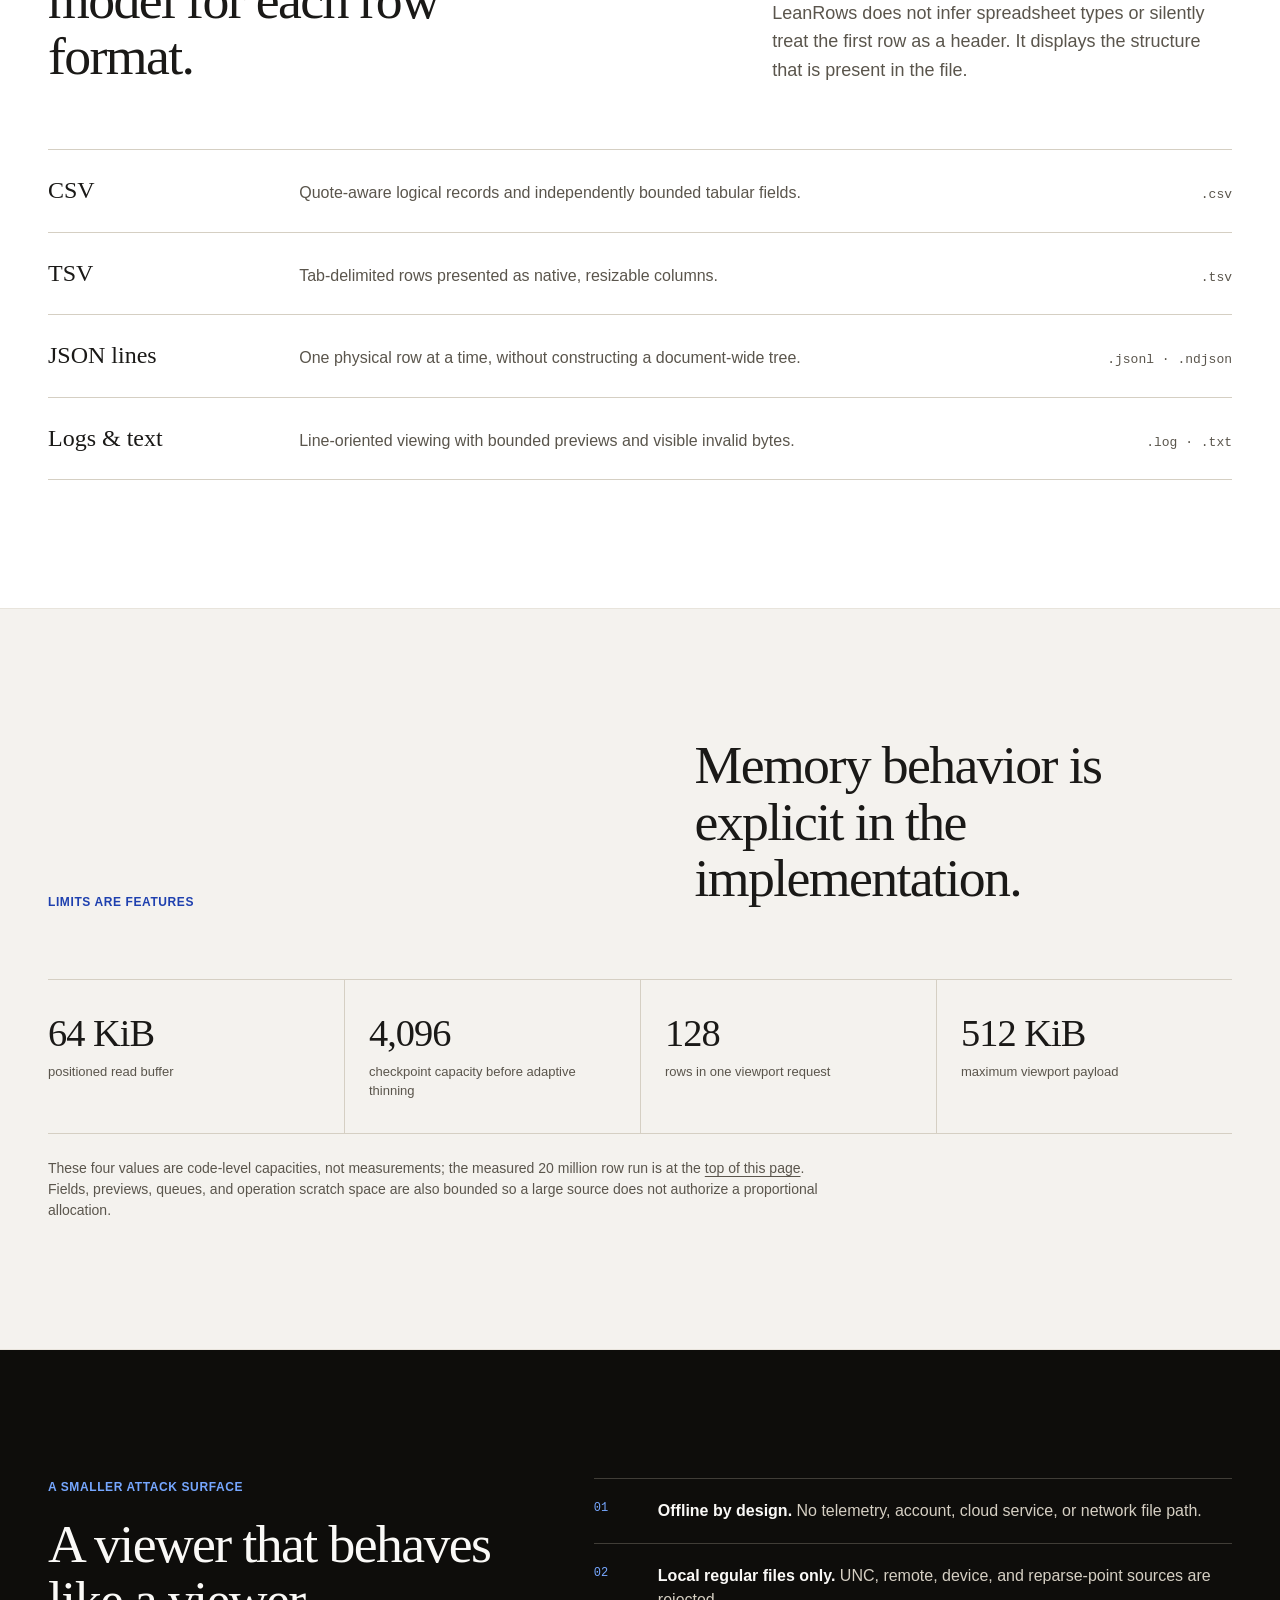
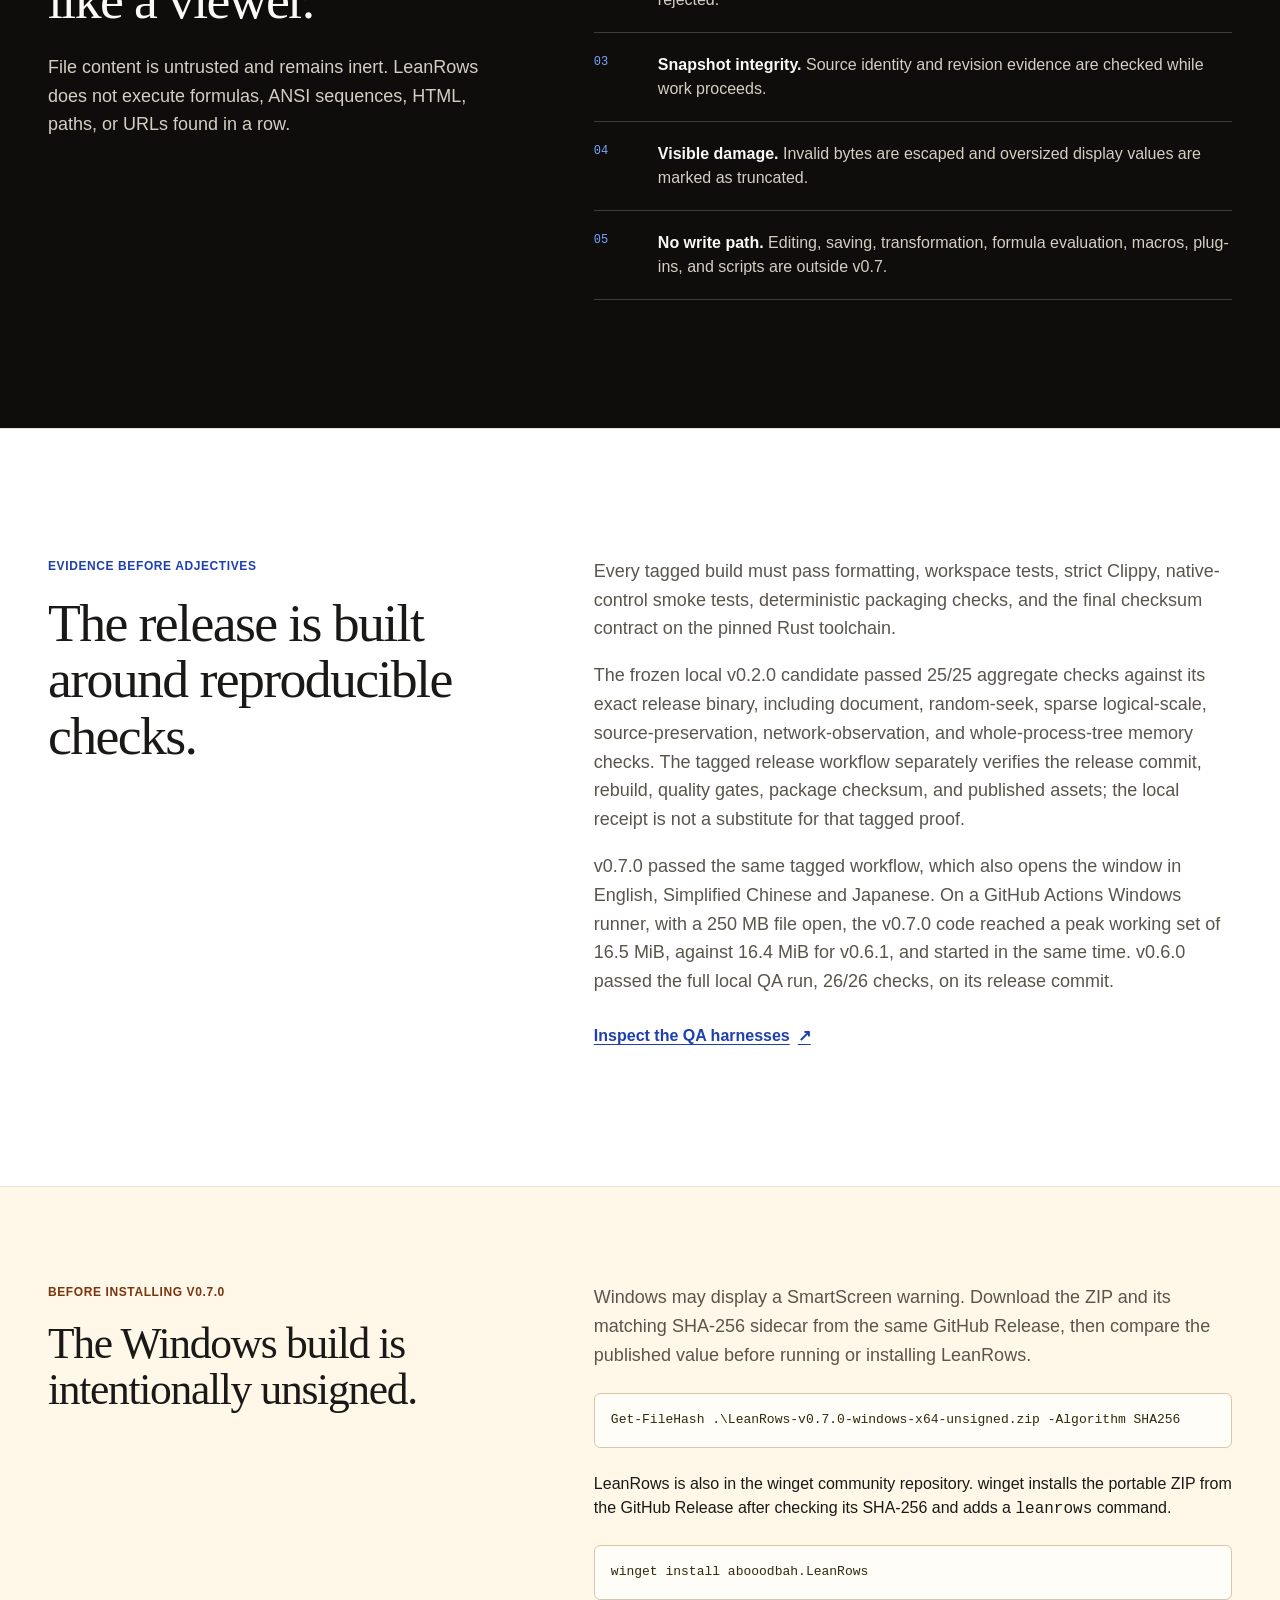
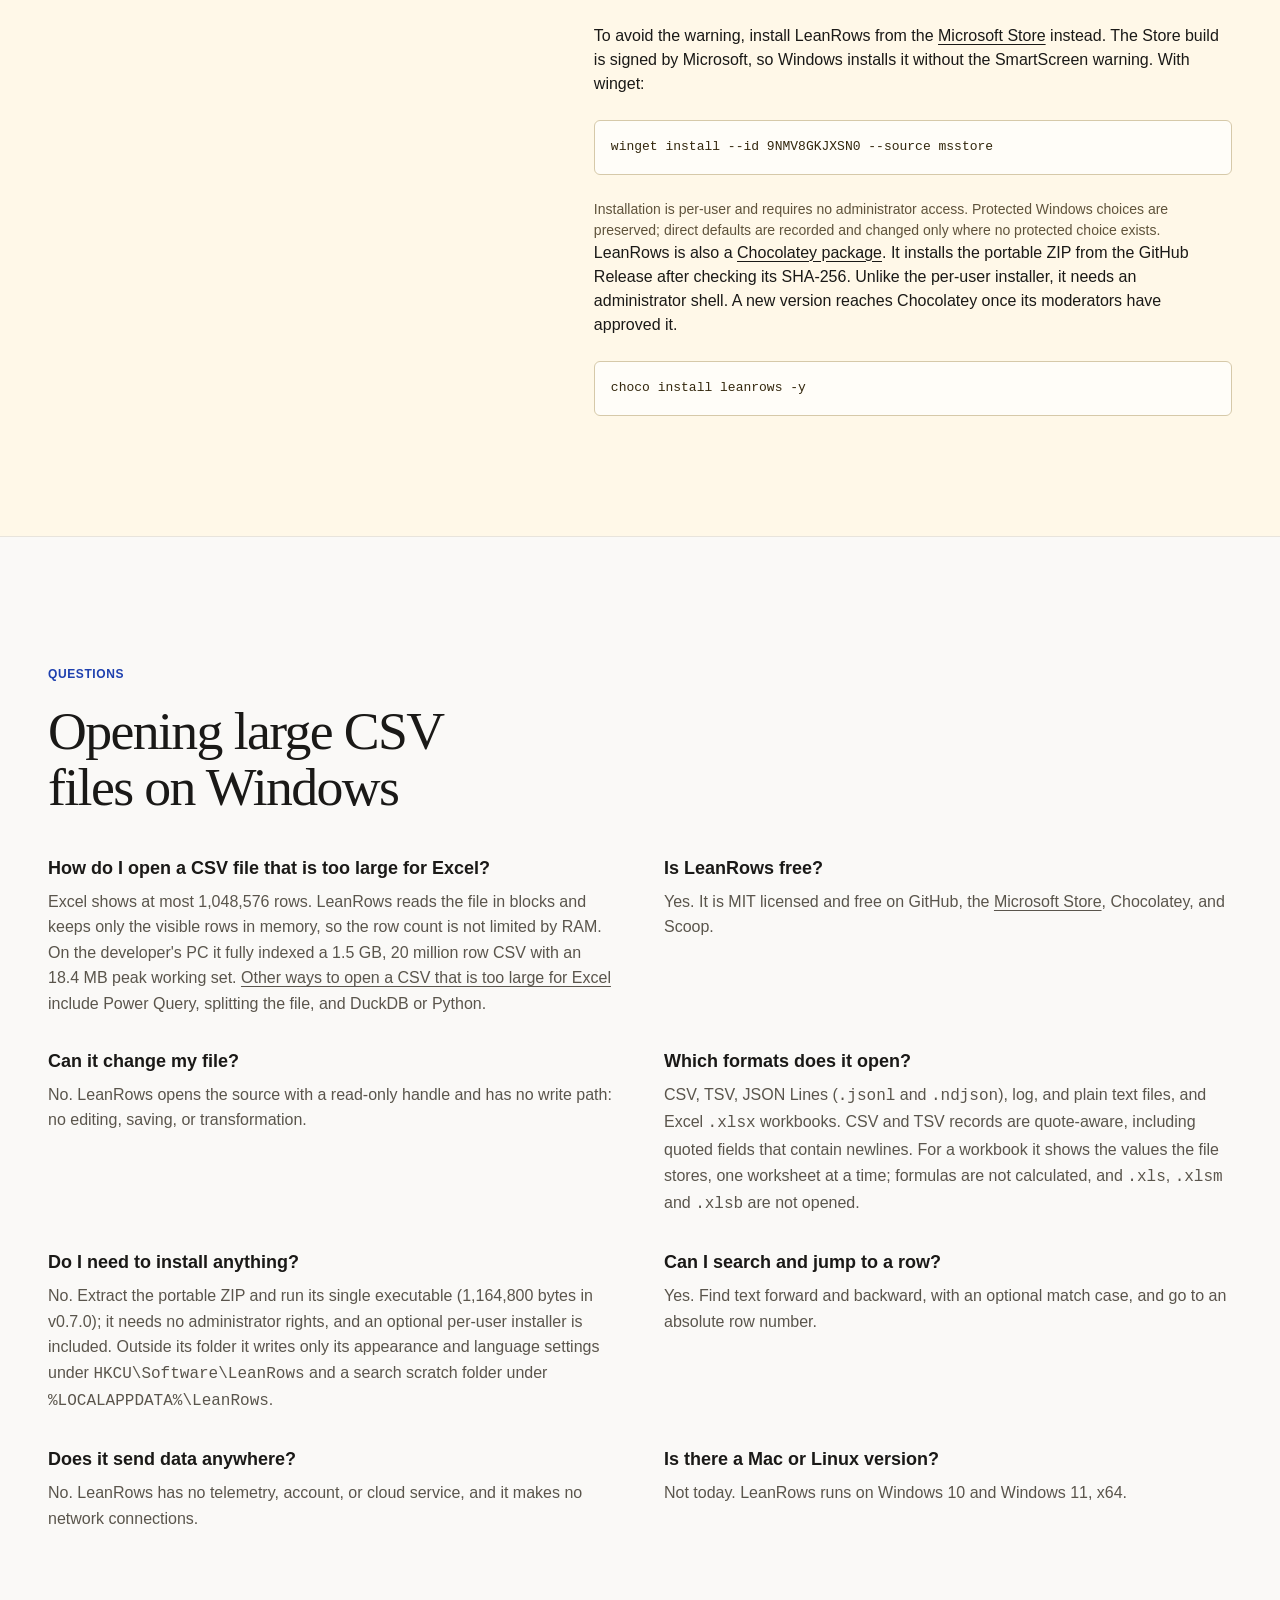
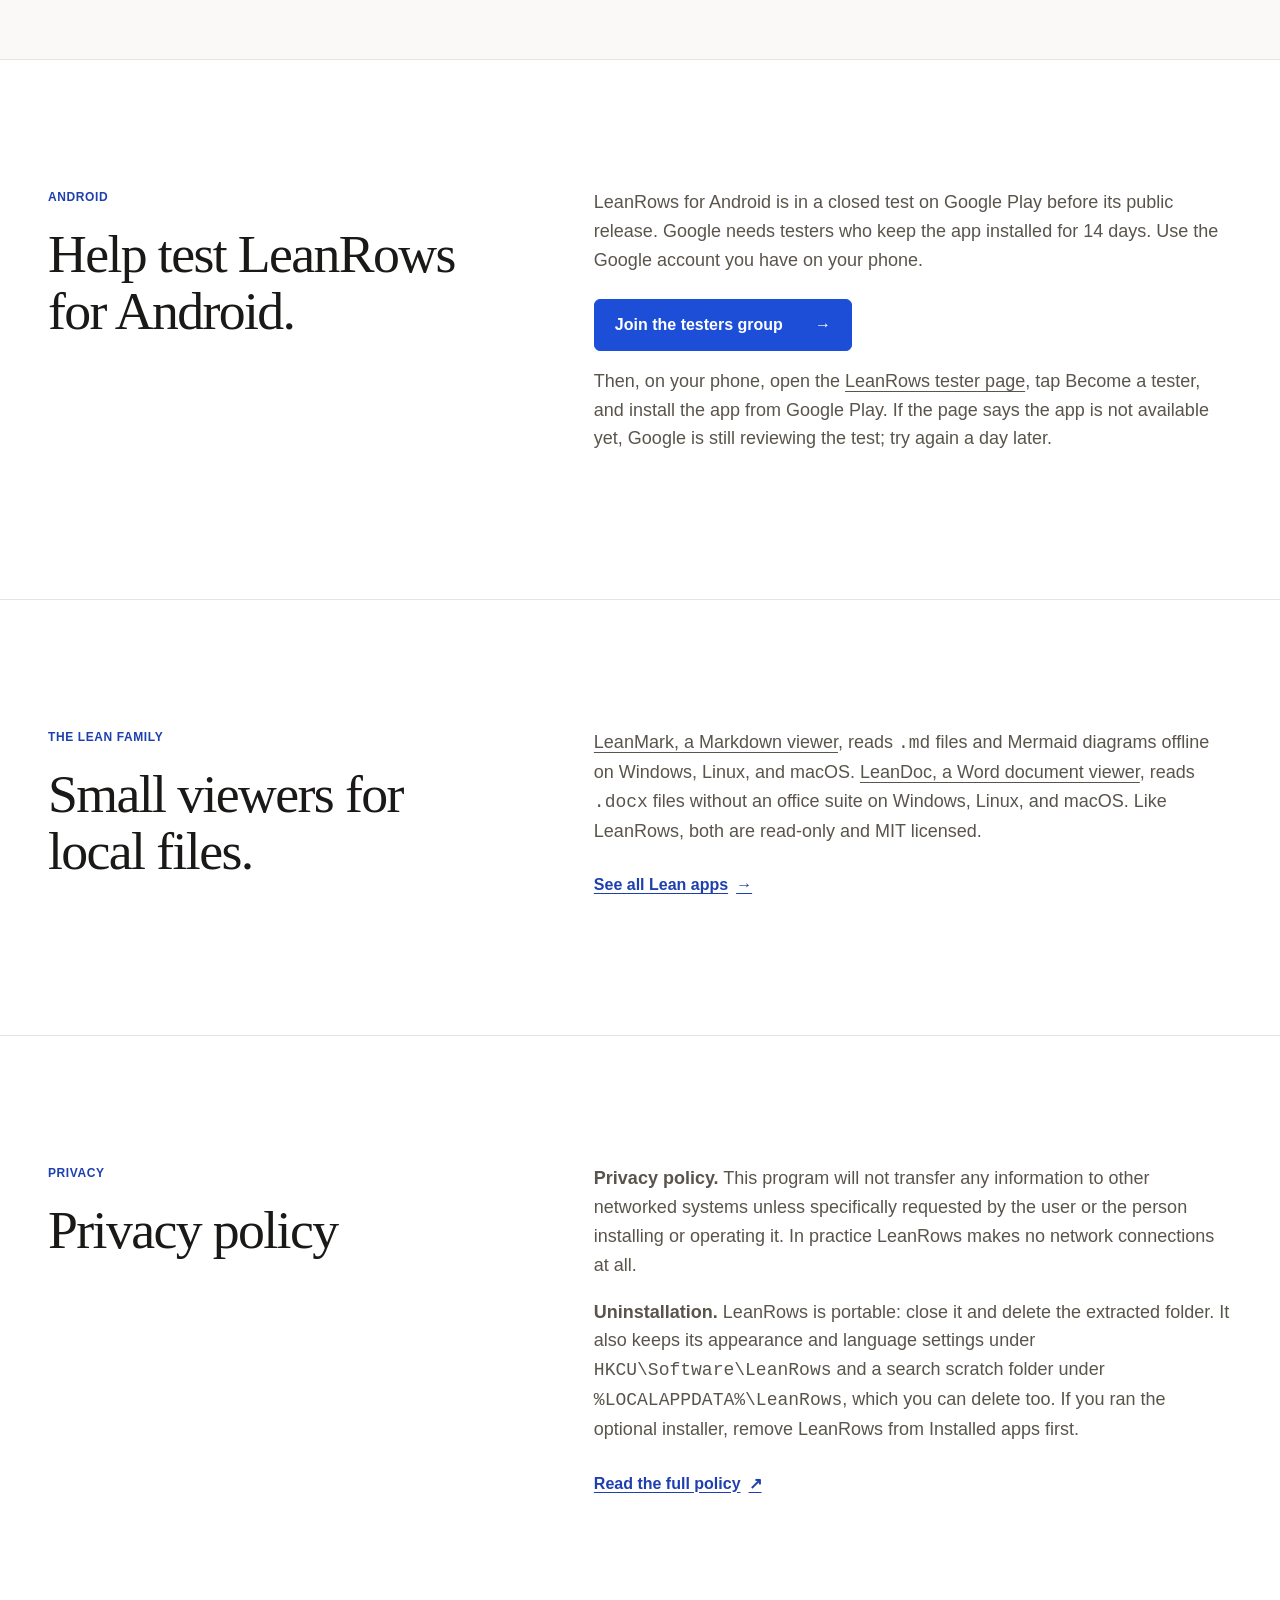
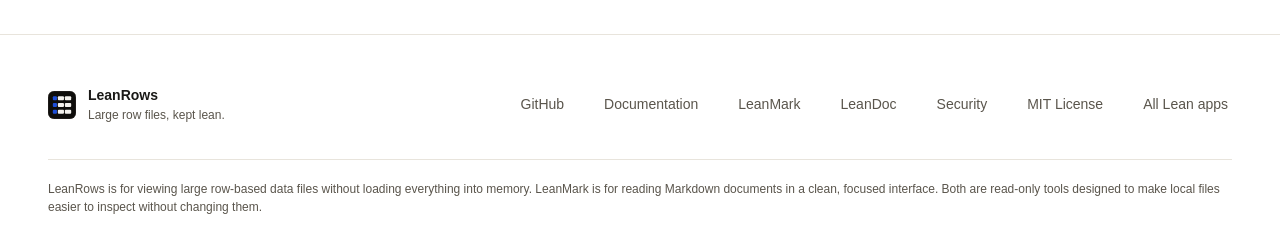
==== commit ae46b479: "Record v0.7.0 publication verification VALIDATION_STATUS gets the published 0.7.0 section; the site'" ====
--- a/site/index.html
+++ b/site/index.html
@@ -412,11 +412,12 @@
               tagged proof.
             </p>
             <p>
-              v0.6.0 passed the same tagged workflow, and the full local QA run passed
-              26/26 checks on its release commit. On a GitHub Actions Windows runner,
-              the v0.6.0 build reached a peak working set of 16.4 MiB with a
-              10,000,000-row CSV open, and sorted it by its first column in 12 to 16
-              seconds across two runs.
+              v0.7.0 passed the same tagged workflow, which also opens the window in
+              English, Simplified Chinese and Japanese. On a GitHub Actions Windows
+              runner, with a 250 MB file open, the v0.7.0 code reached a peak working
+              set of 16.5 MiB, against 16.4 MiB for v0.6.1, and started in the same
+              time. v0.6.0 passed the full local QA run, 26/26 checks, on its release
+              commit.
             </p>
             <a class="text-link" href="https://github.com/abooodbah/leanrows/tree/main/tests/qa">
               Inspect the QA harnesses <span aria-hidden="true">↗</span>
